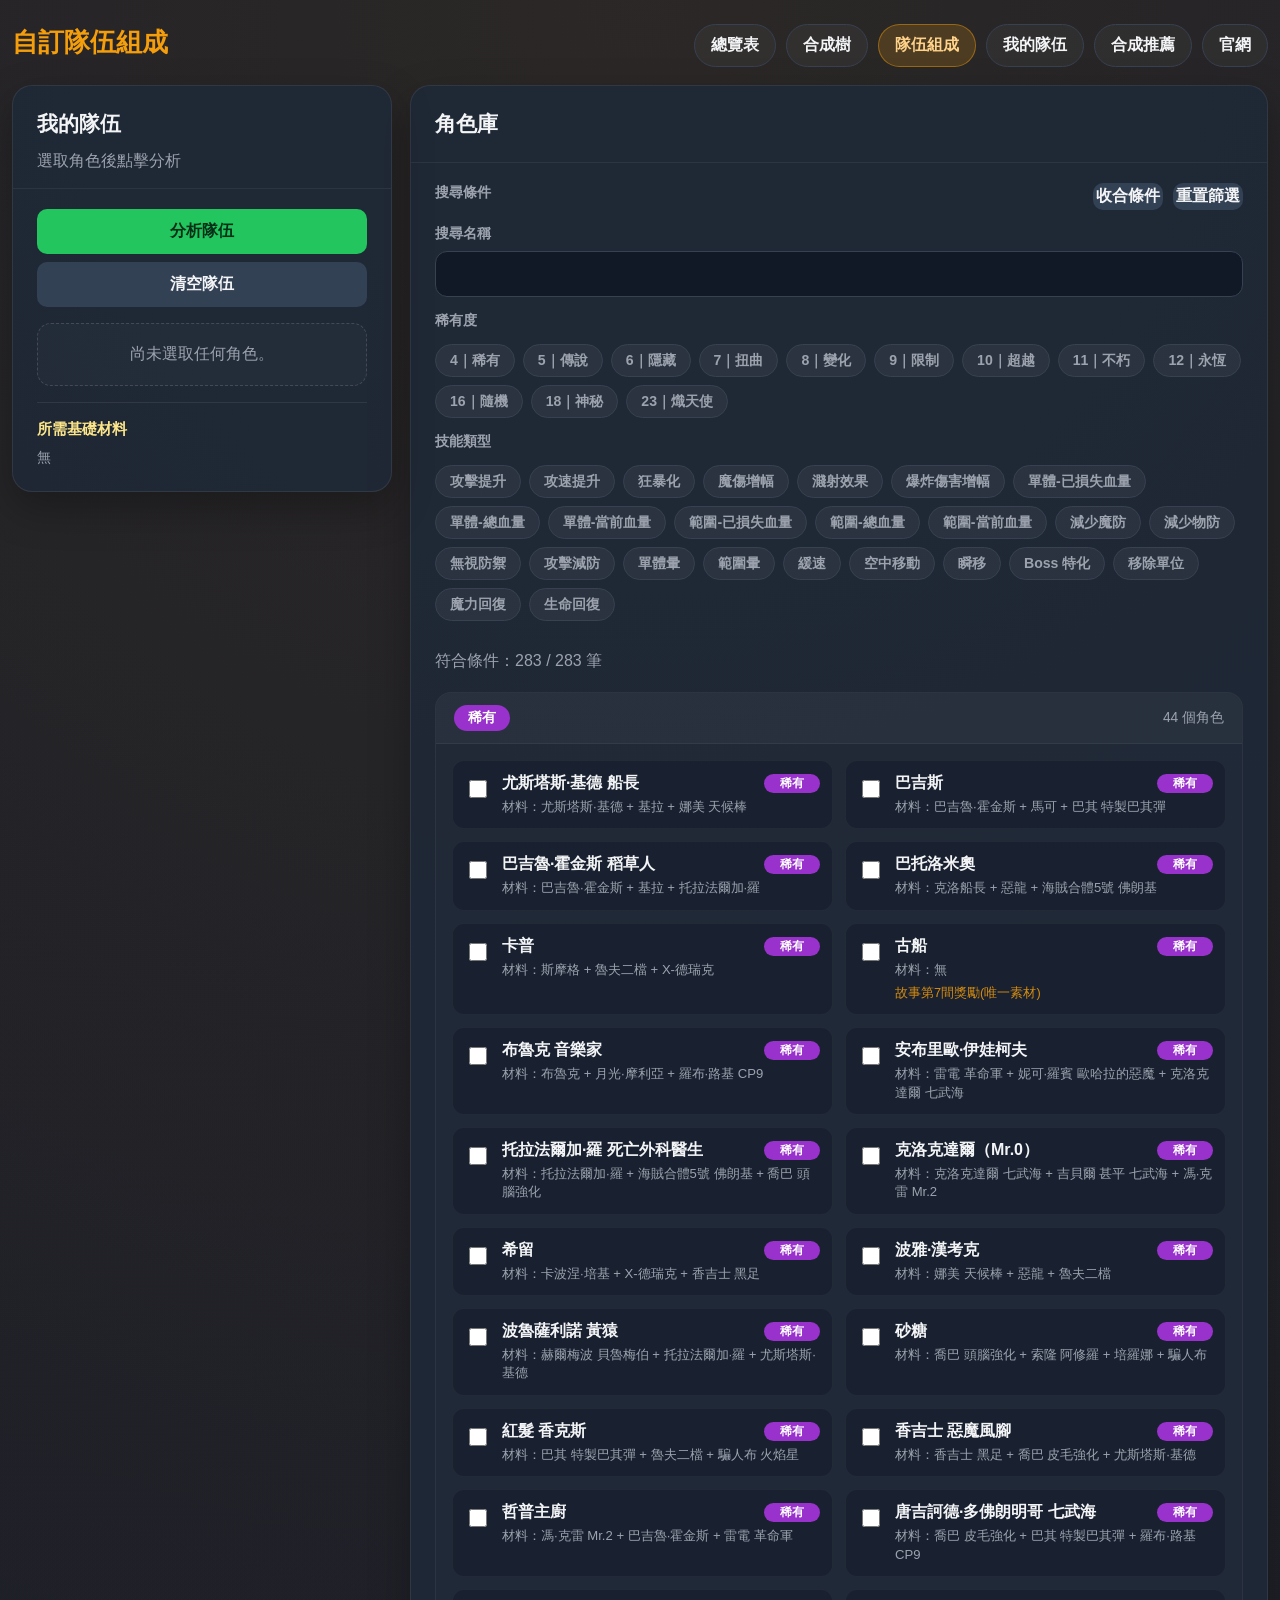
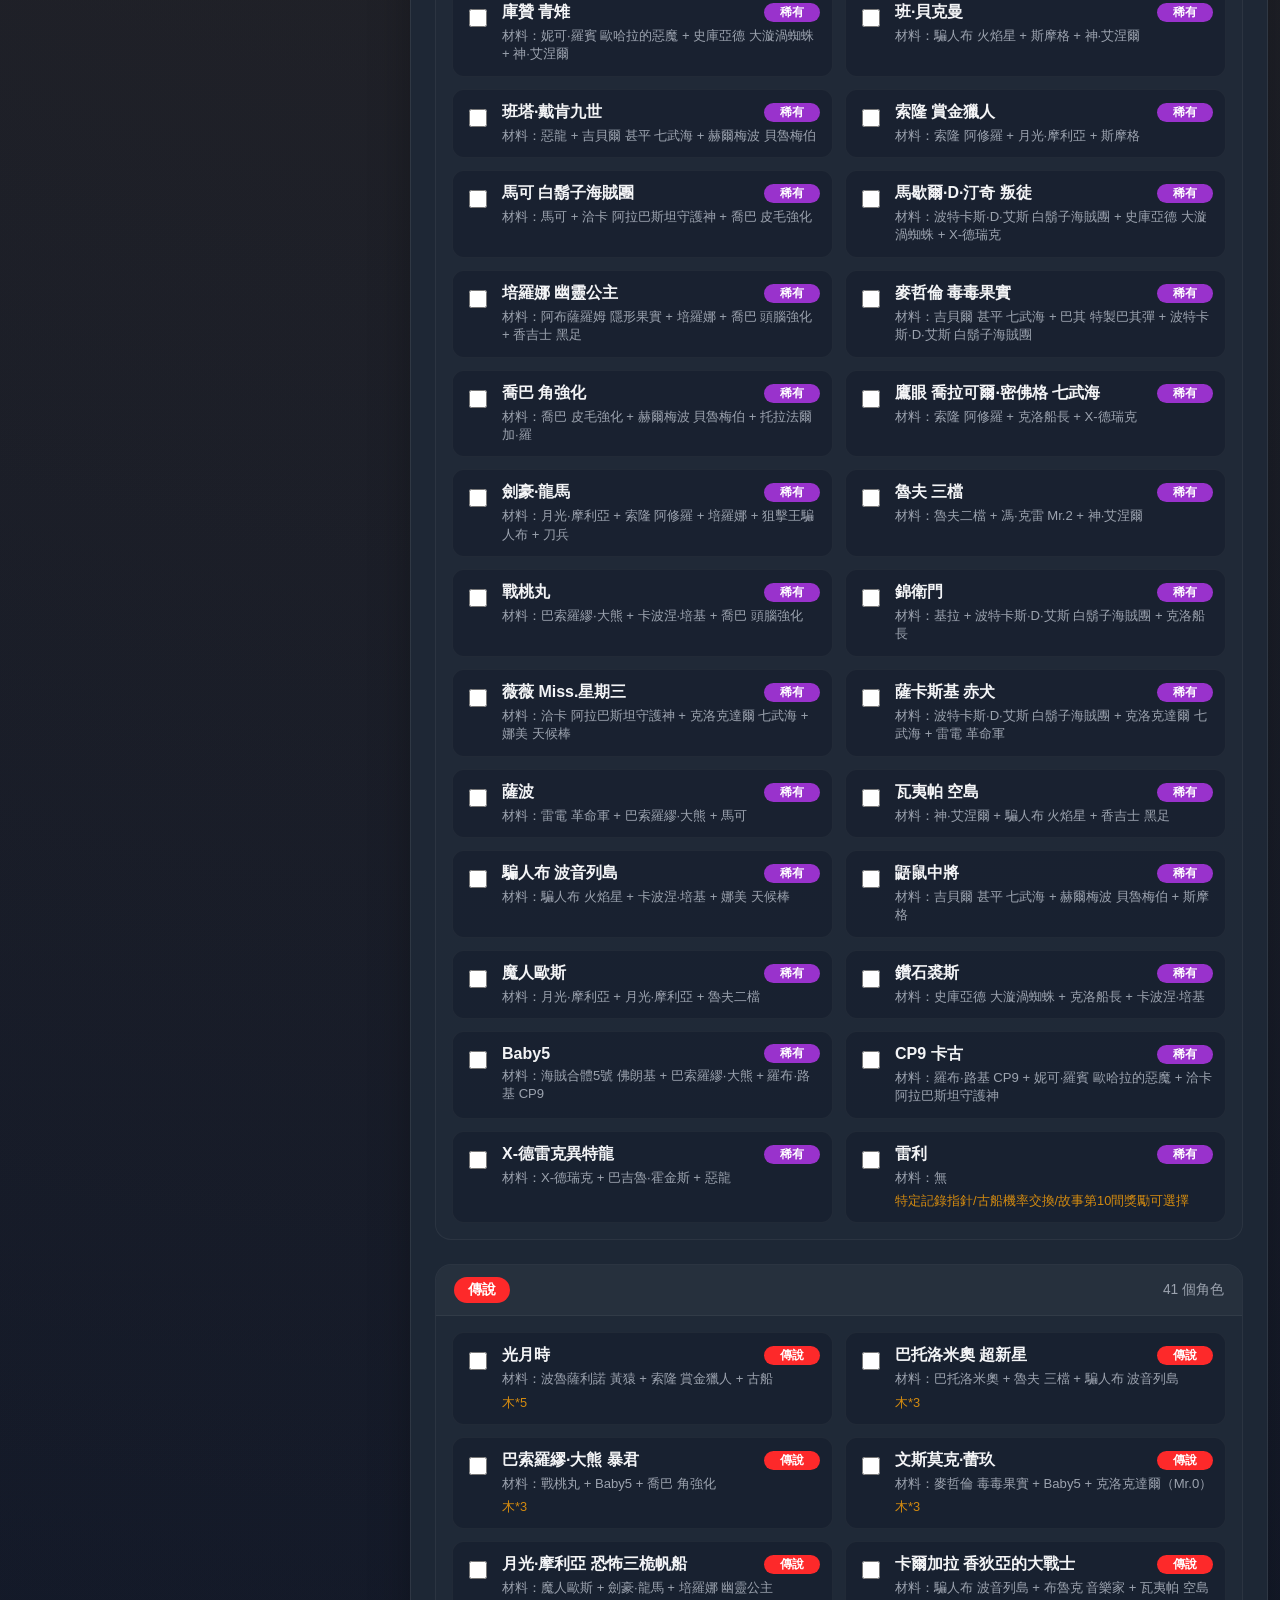
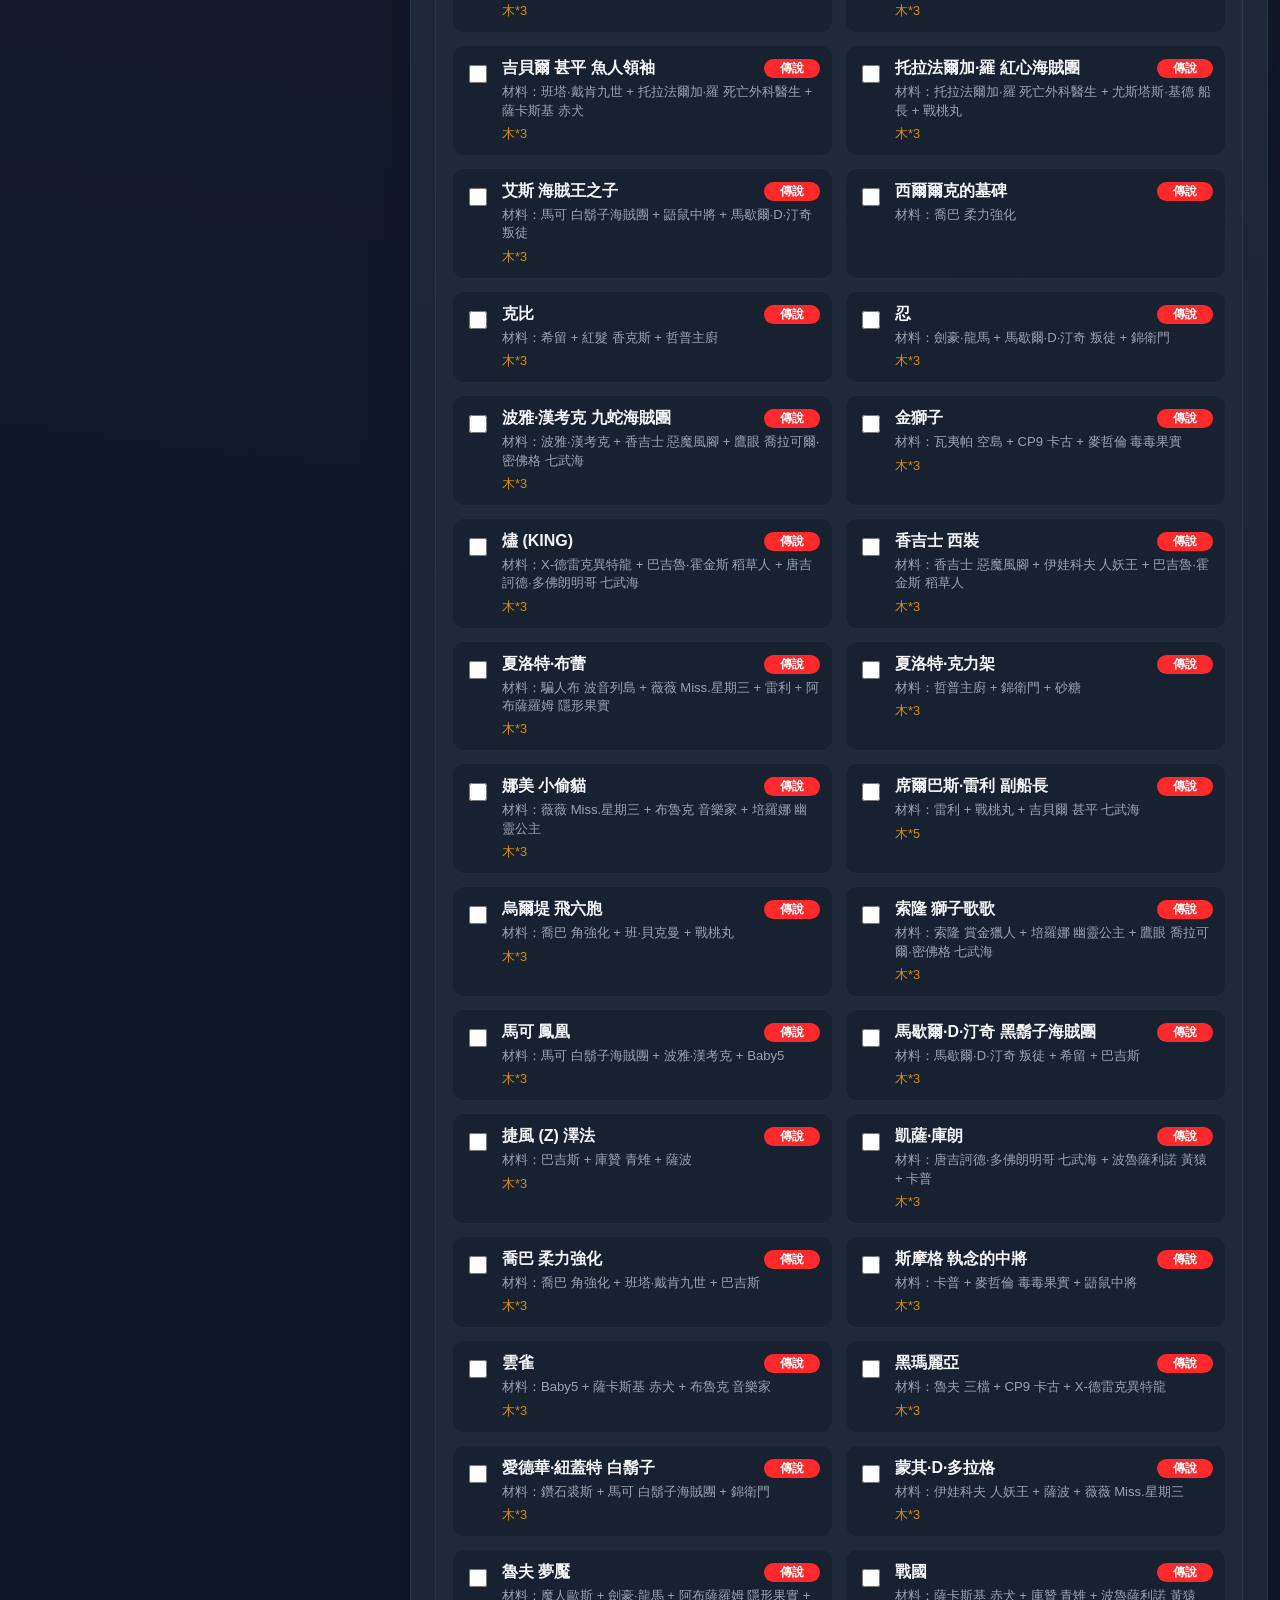
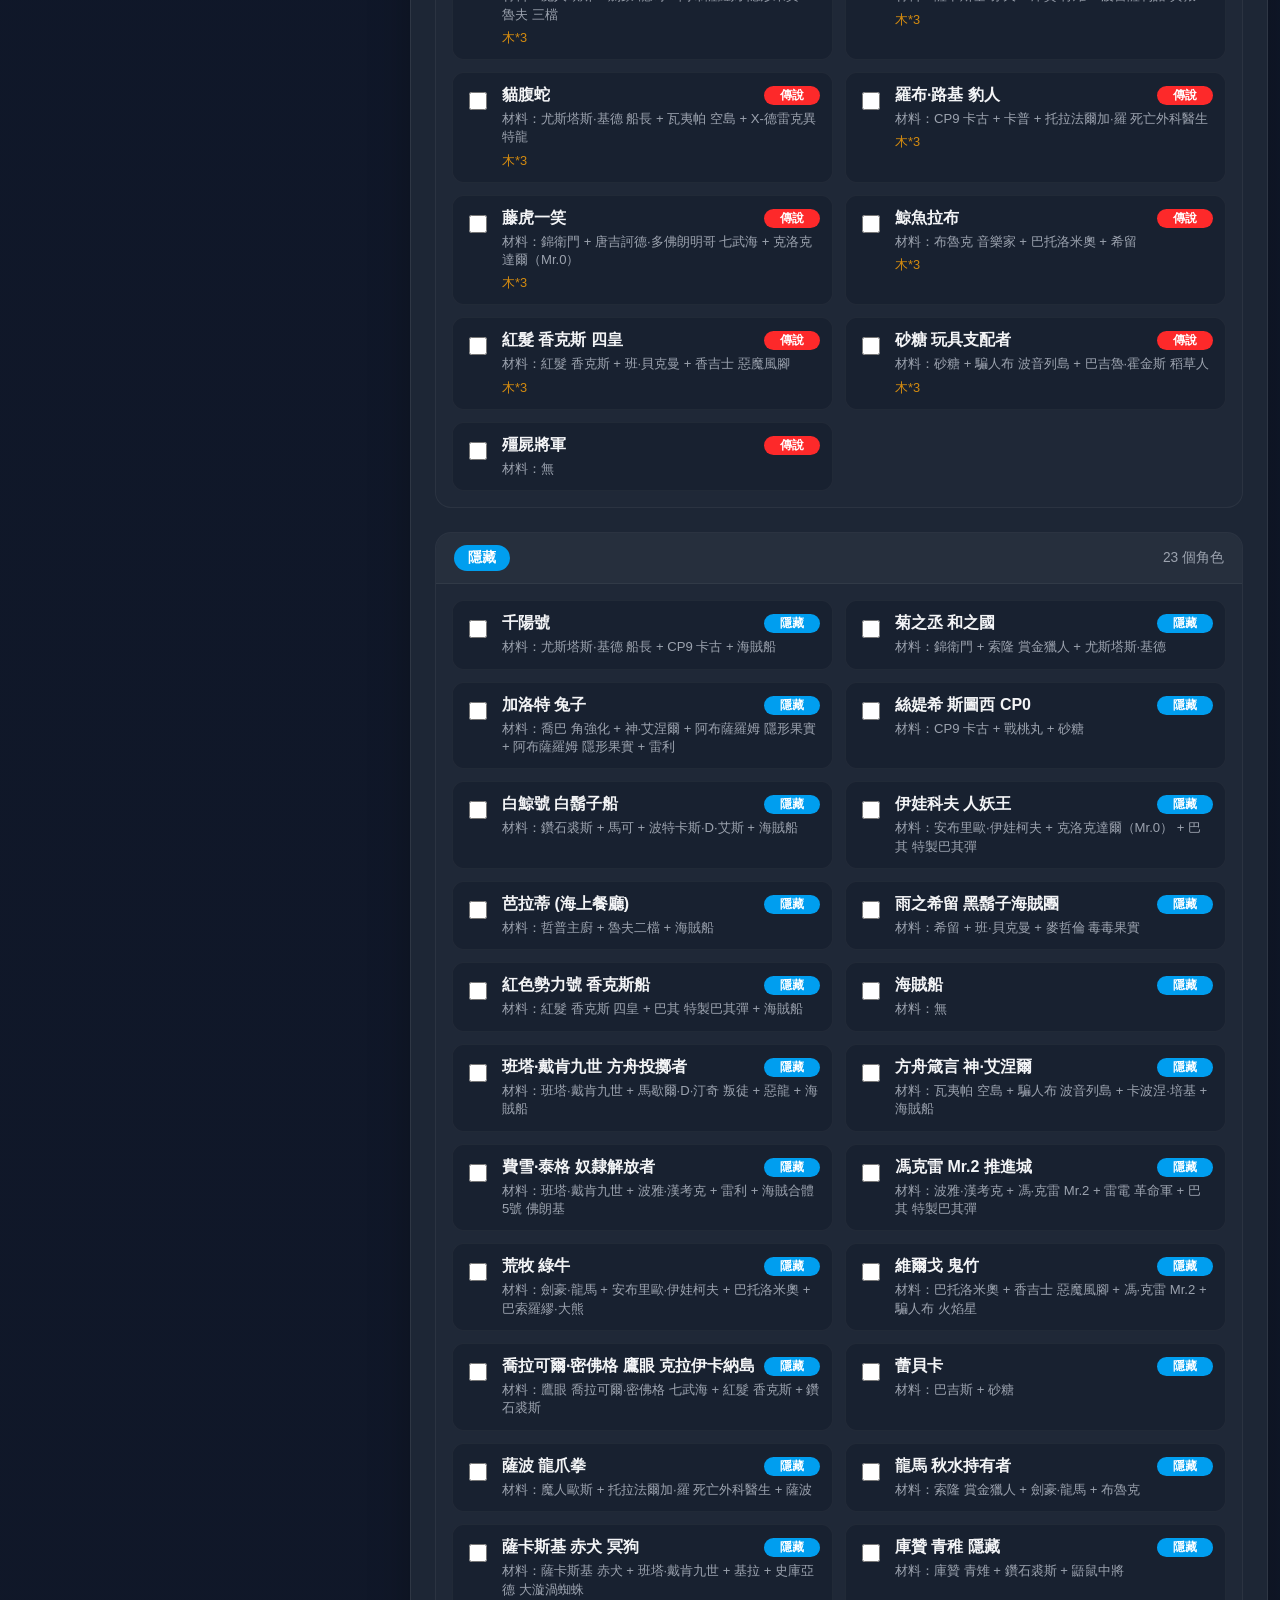
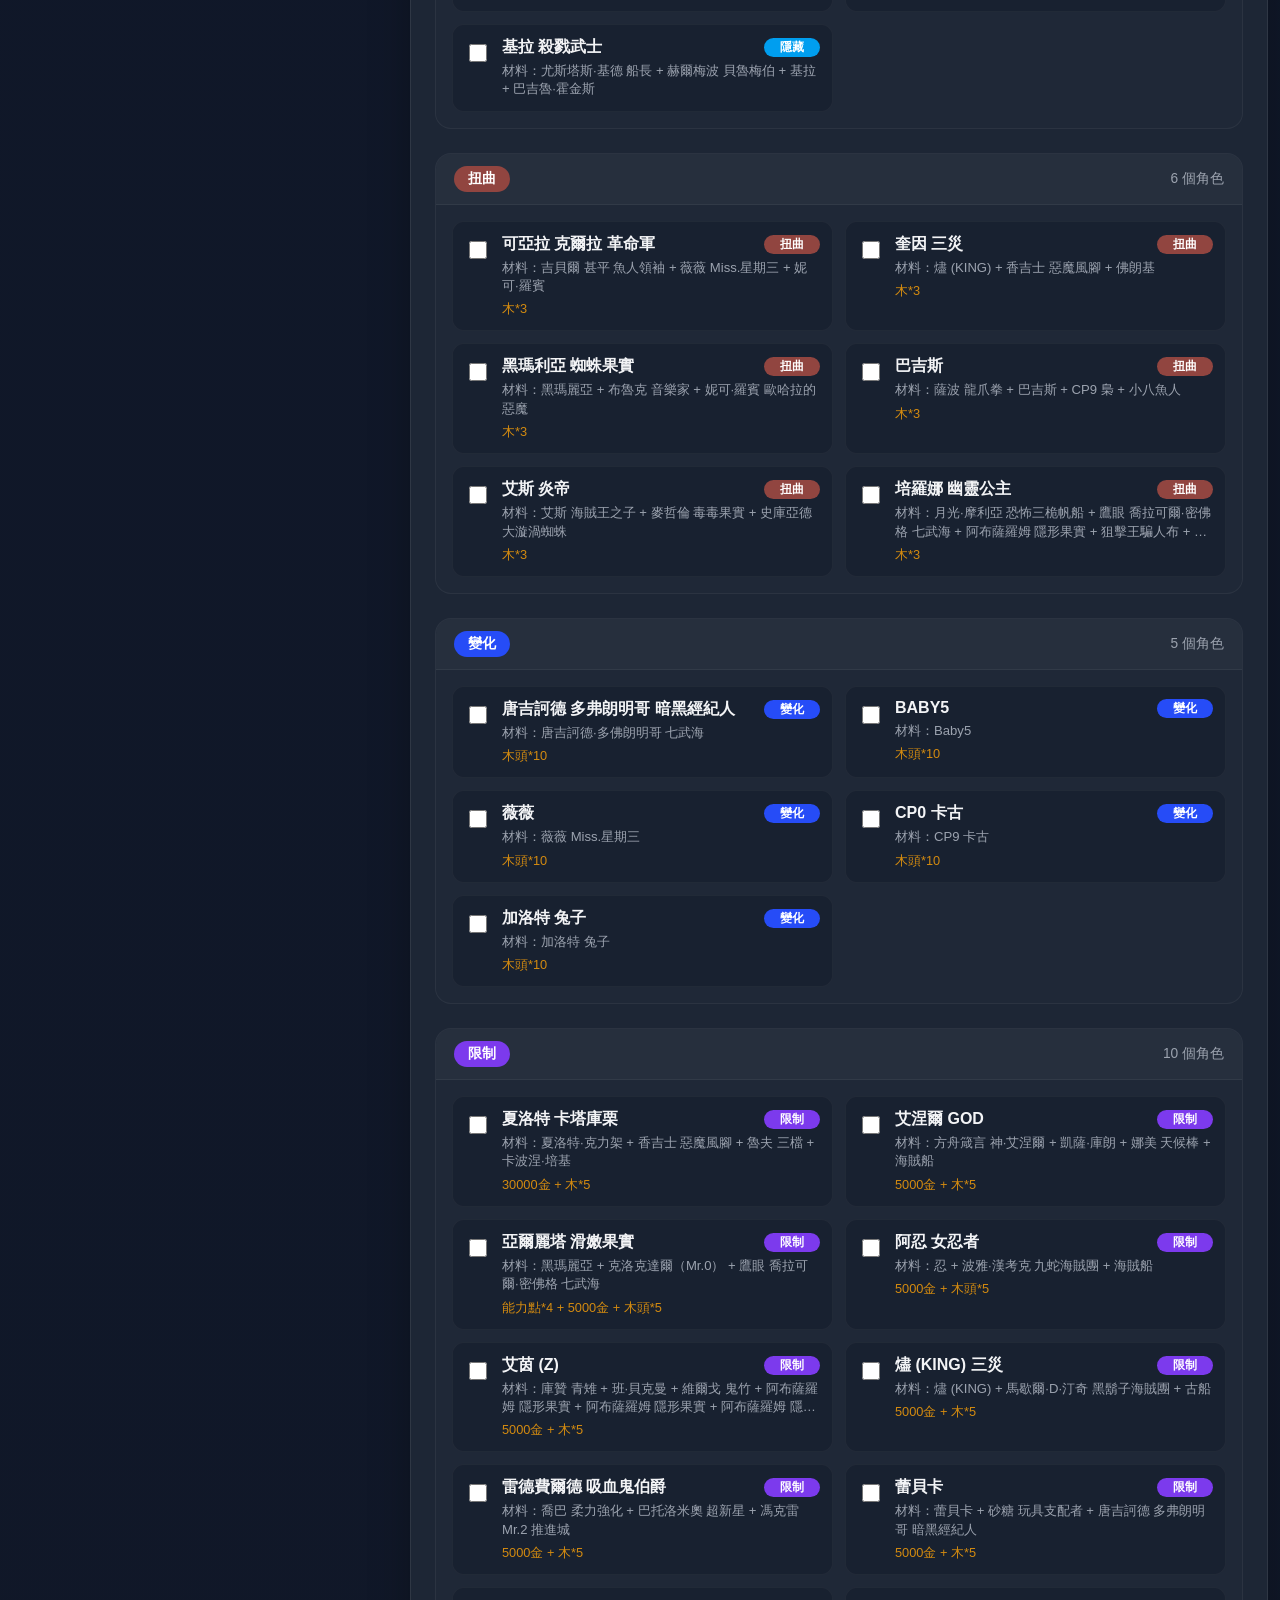
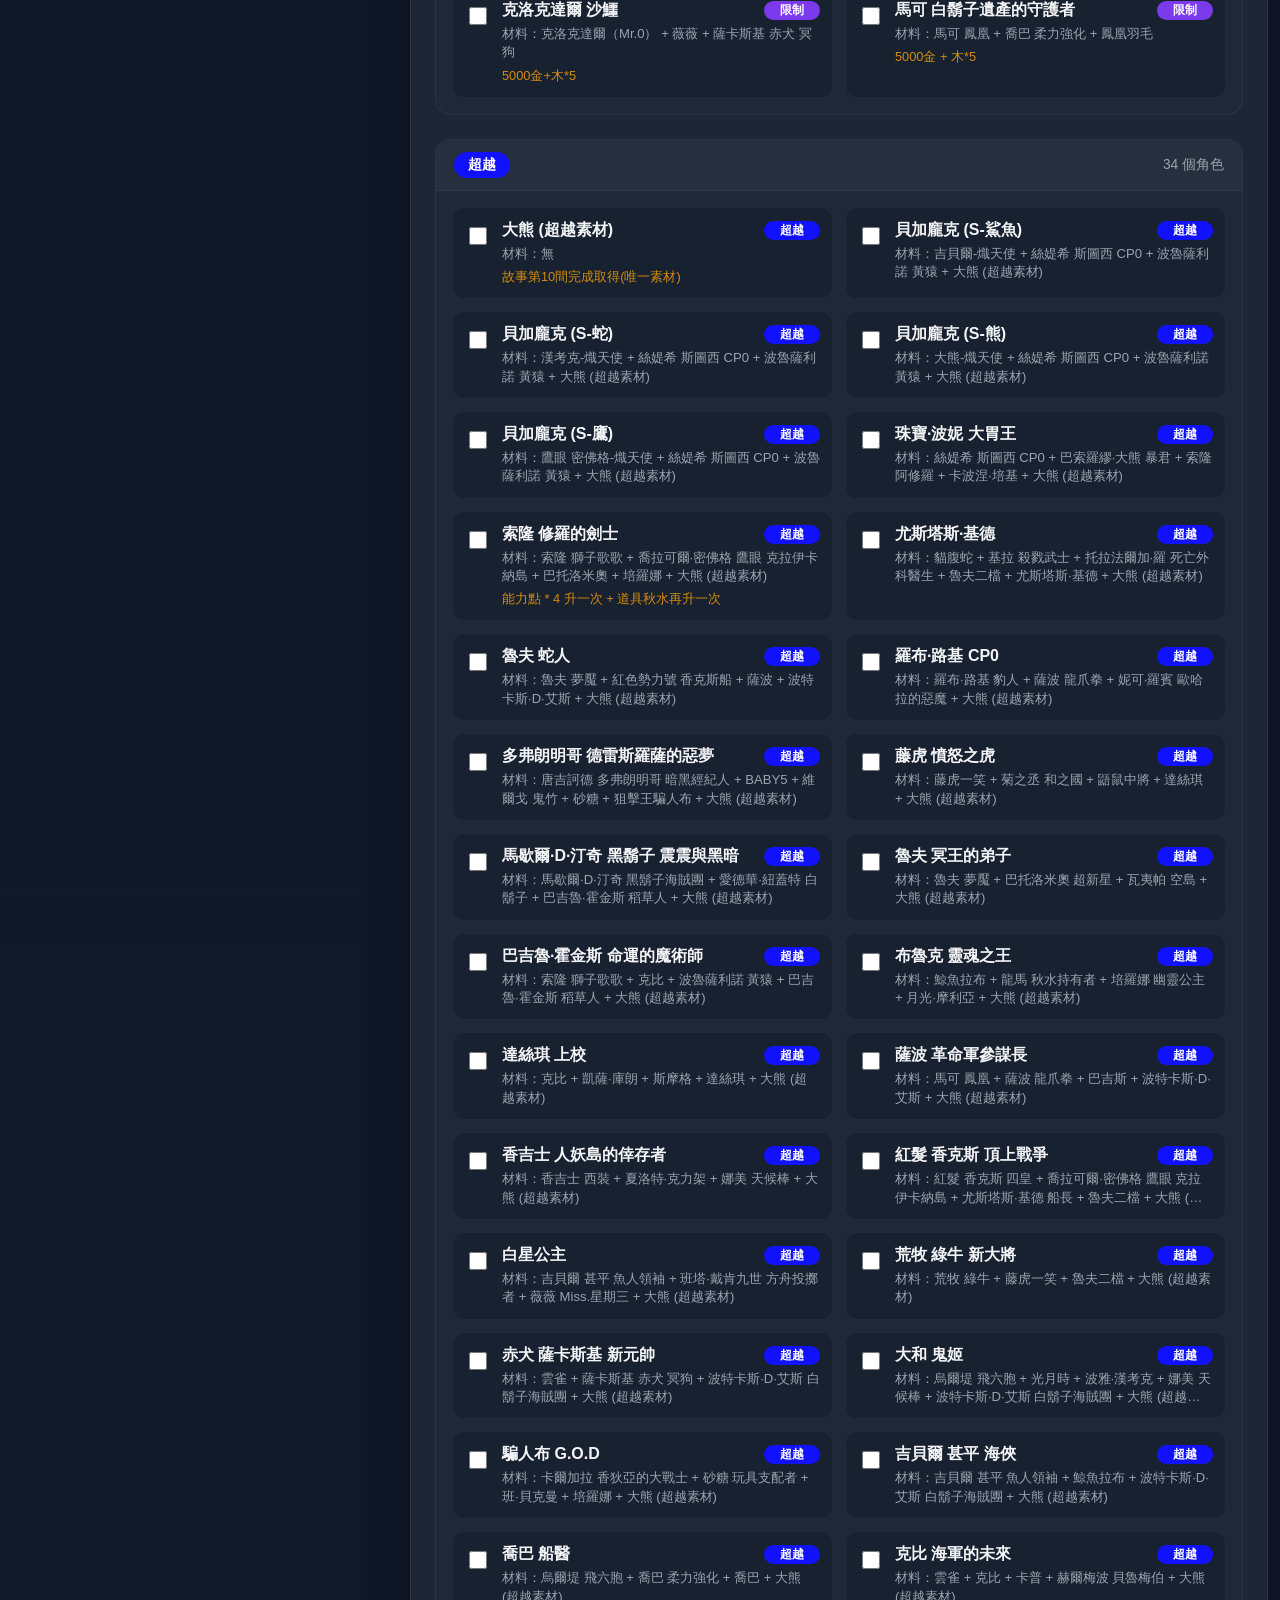
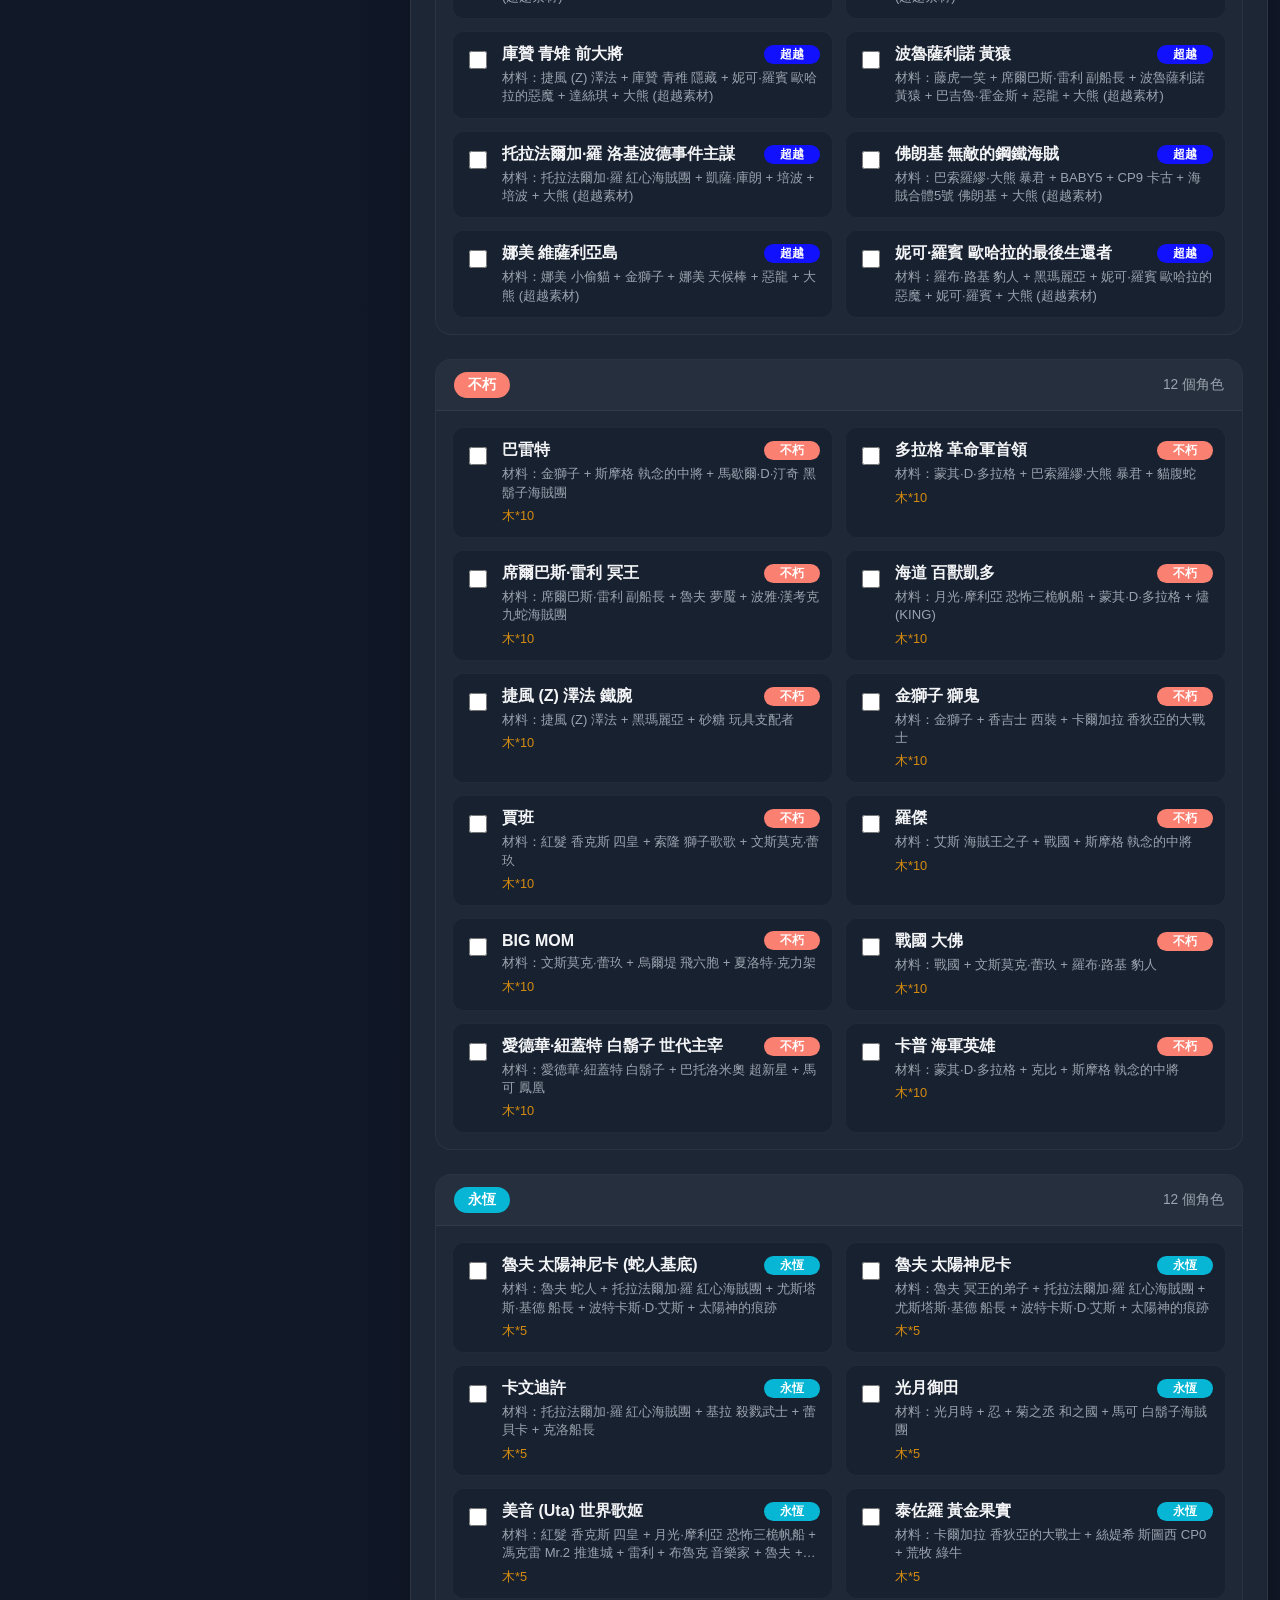
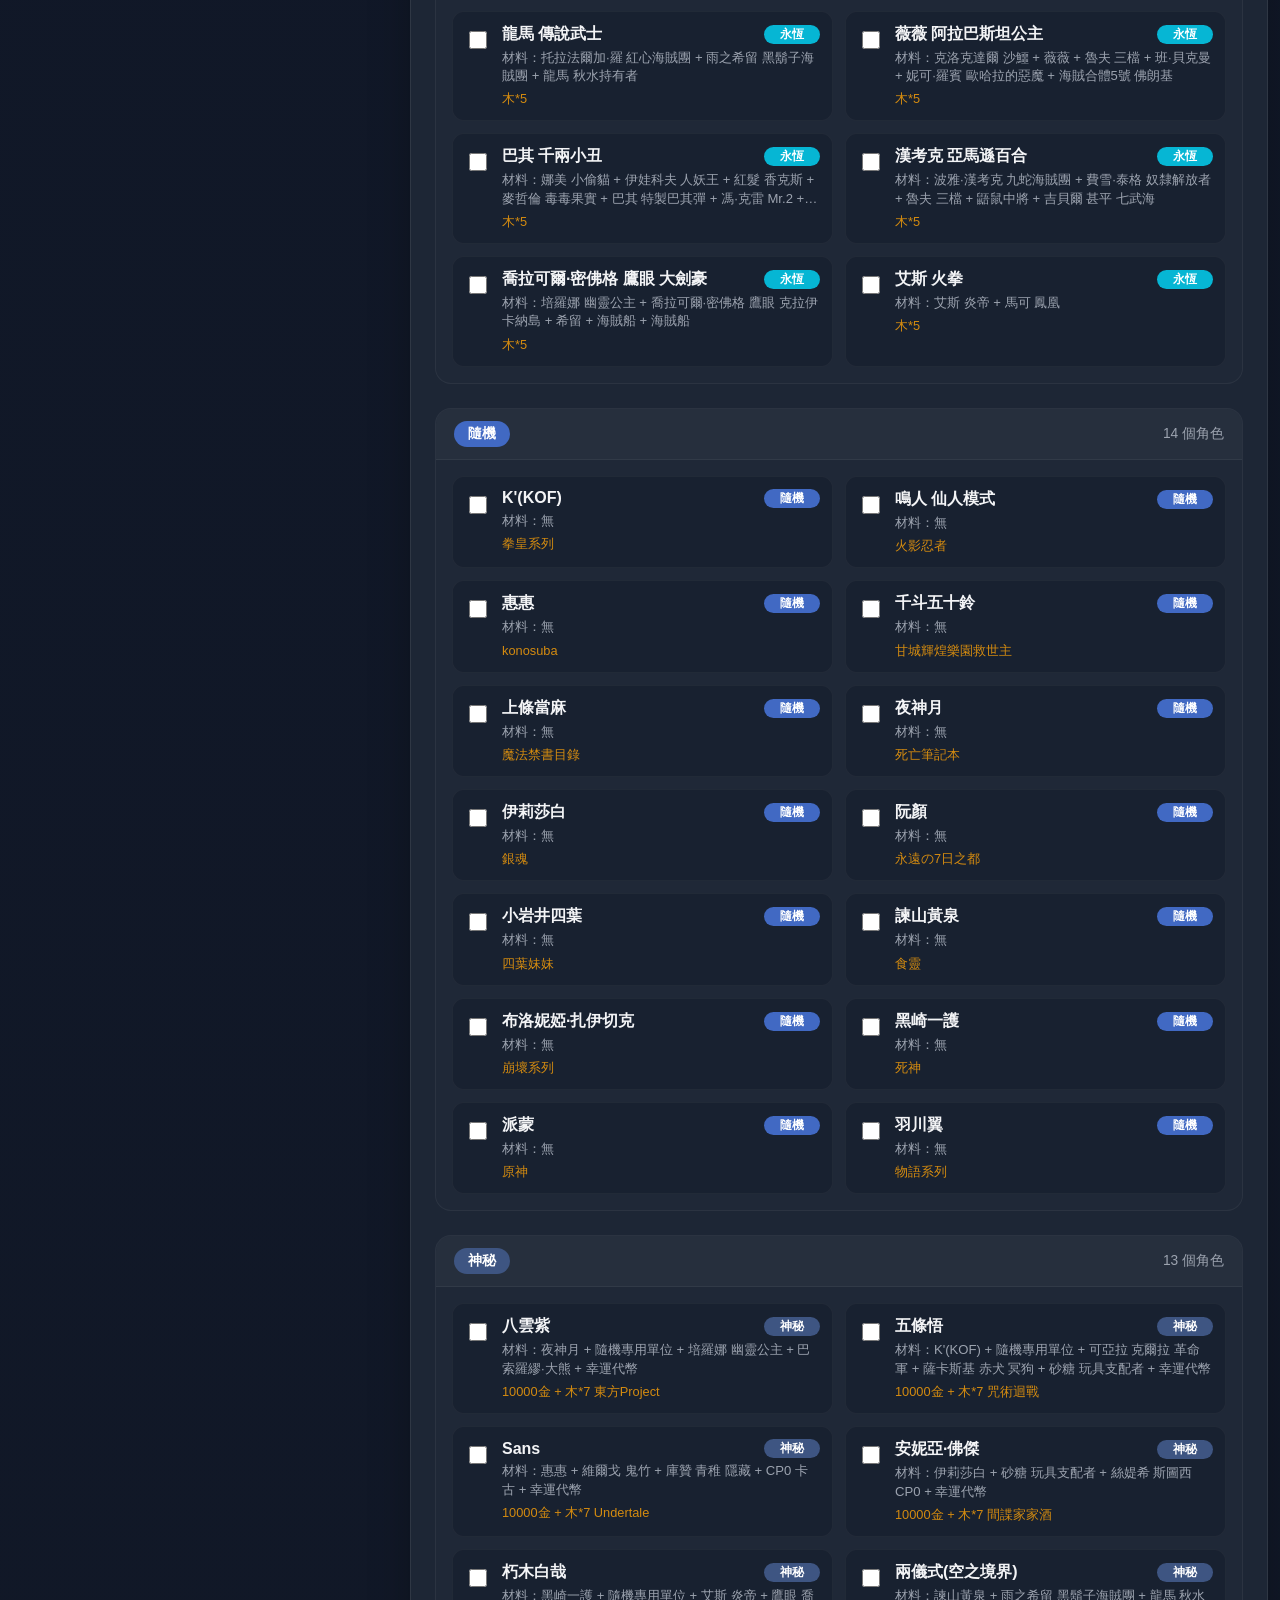
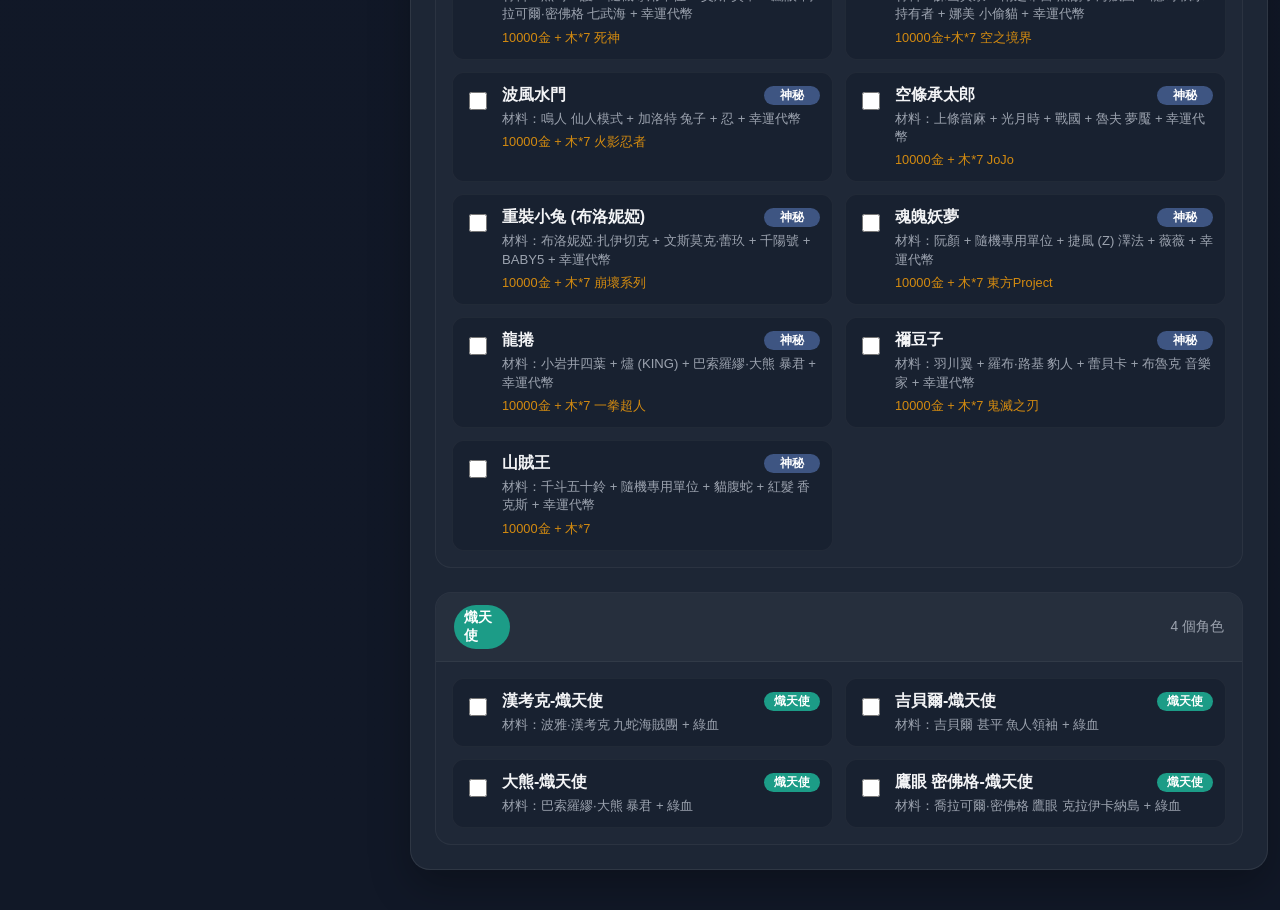
==== comp.html @ 6079959d "006-2" ====
<!DOCTYPE html>
<html lang="zh-TW">

<head>
    <meta charset="UTF-8">
    <meta name="viewport" content="width=device-width, initial-scale=1.0">
    <title>ORD 隊伍組成</title>
    <link rel="manifest" href="/manifest.json">
    <script src="/pwa-init.js?v=260625006"></script>
    <meta name="mobile-web-app-capable" content="yes">
    <meta name="apple-mobile-web-app-status-bar-style" content="black">
    <link rel="apple-touch-icon" href="/resource/192x192.png">
    <link rel="stylesheet" href="css/styles.css?v=260625006">
    <script src="js/shared/wc-navbar.js?v=260625006"></script>
</head>

<body data-page="comp">
    <div class="app-shell">
        <header class="topbar">
            <div class="brand">
                <div class="brand-title">自訂隊伍組成</div>
                <div class="brand-subtitle"></div>
            </div>
            <my-navbar></my-navbar>
        </header>

        <div class="page-grid comp-layout">
            <!-- 隊伍面板 (左側/側邊欄) -->
            <aside class="panel team-panel">
                <div class="panel-header">
                    <h2 class="panel-title">我的隊伍</h2>
                    <p class="panel-desc">選取角色後點擊分析</p>
                </div>
                <div class="panel-body team-body">
                    <div class="team-actions">
                        <button id="analyzeTeamBtn" class="success full-width-btn" type="button">分析隊伍</button>
                        <button id="clearTeamBtn" class="secondary full-width-btn" type="button"
                            style="margin-top: 8px;">清空隊伍</button>
                    </div>
                    <div id="selectedTeamList" class="team-list-container">
                        <div class="empty-state">尚未選取任何角色。</div>
                    </div>

                    <div class="team-divider"></div>

                    <div class="team-materials-section">
                        <h3 class="materials-title">所需基礎材料</h3>
                        <div id="teamMaterialsList" class="materials-list">
                            <span class="muted">無</span>
                        </div>
                    </div>
                </div>
            </aside>

            <!-- 角色篩選與列表 (右側) -->
            <main class="panel characters-panel">
                <div class="panel-header">
                    <h1 class="panel-title">角色庫</h1>
                    <p class="panel-desc"></p>
                </div>
                <div class="panel-body">
                    <!-- 篩選器 -->
                    <div class="comp-controls">
                        <div class="comp-controls-header">
                            <div>
                                <div class="field-label">搜尋條件</div>
                                <div class="helper-text"></div>
                            </div>
                            <div class="controls-actions comp-controls-header-actions">
                                <button id="toggleCompFiltersBtn" class="secondary" type="button" aria-expanded="true"
                                    aria-controls="compFiltersBody">收合條件</button>
                                <button id="resetFiltersBtn" class="secondary" type="button">重置篩選</button>
                            </div>
                        </div>

                        <div id="compFiltersBody" class="comp-controls-body">
                            <div class="controls-row">
                                <div class="field-group">
                                    <span class="field-label">搜尋名稱</span>
                                    <input id="compSearchInput" class="field-input" type="text" placeholder="">
                                </div>
                            </div>

                            <div class="controls-row" style="margin-top: 14px;">
                                <div class="field-group">
                                    <span class="field-label">稀有度</span>
                                    <div id="levelCheckboxGroup" class="checkbox-badge-grid">
                                        <!-- JS 動態生成稀有度複選框 -->
                                    </div>
                                </div>
                            </div>

                            <div class="controls-row" style="margin-top: 14px;">
                                <div class="field-group">
                                    <span class="field-label">技能類型</span>
                                    <div id="skillTypeCheckboxGroup" class="checkbox-badge-grid">
                                        <!-- JS 動態生成技能複選框 -->
                                    </div>
                                </div>
                            </div>
                        </div>

                        <div class="controls-row" style="margin-top: 16px;">
                            <div id="compSummaryText" class="summary-text">載入中...</div>
                        </div>
                    </div>

                    <!-- 角色列表 (分組顯示) -->
                    <div id="compCharacterGroups" class="character-groups-stack">
                        <!-- JS 動態生成各等級分組 -->
                    </div>
                </div>
            </main>
        </div>
    </div>

    <script src="js/ord_data.js?v=260625006"></script>
    <script src="js/shared/app-shared.js?v=260625006"></script>
    <script src="js/pages/comp-page.js?v=260625006"></script>
    <script src="js/app.js?v=260625006"></script>
</body>

</html>
---- css/styles.css ----
:root {
  --bg-color: #111827;
  --surface-color: #1f2937;
  --surface-alt-color: #111827;
  --border-color: #374151;
  --text-color: #f3f4f6;
  --muted-color: #9ca3af;
  --primary-color: #f59e0b;
  --primary-hover: #d97706;
  --danger-color: #ef4444;
  --success-color: #22c55e;
  --shadow-color: rgba(0, 0, 0, 0.28);
  --badge-placeholder: #475569;
  --badge-common: #6b7280;
  --badge-uncommon: #4b5563;
  --badge-special: #d59700;
  --badge-rare: #9932cc;
  --badge-legendary: #fd292a;
  --badge-hidden: #009eef;
  --badge-twisted: #914540;
  --badge-evolving: #264cf7;
  --badge-limited: #7c3aed;
  --badge-transcendent: #1111fe;
  --badge-immortal: #fa8072;
  --badge-eternal: #06b6d4;
  --badge-mystic: #3e5582;
  --badge-random-only: #4169c3;
  --badge-seraph: #1c9c87;
}

* {
  box-sizing: border-box;
}

body {
  margin: 0;
  min-height: 100vh;
  font-family: "Helvetica Neue", Helvetica, Arial, "PingFang TC", "Microsoft JhengHei", sans-serif;
  background:
    radial-gradient(circle at top, rgba(245, 158, 11, 0.12), transparent 28%),
    linear-gradient(180deg, #0f172a 0%, #111827 100%);
  color: var(--text-color);
}

a {
  color: inherit;
  text-decoration: none;
}

button,
input,
select,
textarea {
  font: inherit;
}

.link-button{
  /* width: 60px; */
}

button,
.link-button {
  border: none;
  border-radius: 10px;
  background: var(--primary-color);
  color: #111827;
  font-weight: 700;
  cursor: pointer;
  transition: transform 0.15s ease, background 0.15s ease, box-shadow 0.15s ease;
  padding: 3px;
}

button:hover,
.link-button:hover {
  background: var(--primary-hover);
  transform: translateY(-1px);
}

button.secondary,
.link-button.secondary {
  background: #334155;
  color: var(--text-color);
}

button.secondary:hover,
.link-button.secondary:hover {
  background: #475569;
}

button.danger {
  background: var(--danger-color);
  color: #fff;
}

button.success {
  background: var(--success-color);
  color: #052e16;
}

.app-shell {
  width: min(1400px, calc(100% - 24px));
  margin: 0 auto;
  padding: 24px 0 40px;
}

.topbar {
  display: flex;
  flex-wrap: wrap;
  align-items: center;
  justify-content: space-between;
  gap: 16px;
  margin-bottom: 18px;
}

.brand {
  display: flex;
  flex-direction: column;
  gap: 6px;
}

.brand-title {
  font-size: clamp(1.5rem, 2vw, 2rem);
  font-weight: 800;
  color: var(--primary-color);
}

.brand-subtitle {
  color: var(--muted-color);
  font-size: 0.95rem;
}

.panel {
  background: rgba(31, 41, 55, 0.92);
  border: 1px solid rgba(255, 255, 255, 0.08);
  border-radius: 20px;
  box-shadow: 0 16px 40px var(--shadow-color);
  overflow: hidden;
}

.panel-header {
  padding: 24px 24px 14px;
  border-bottom: 1px solid rgba(255, 255, 255, 0.06);
}

.panel-title {
  margin: 0;
  font-size: 1.3rem;
}

.panel-desc {
  margin: 10px 0 0;
  color: var(--muted-color);
  line-height: 1.6;
}

.panel-body {
  padding: 20px 24px 24px;
}

.controls-grid {
  display: grid;
  grid-template-columns: repeat(4, minmax(0, 1fr));
  gap: 12px;
}

.field-group {
  display: flex;
  flex-direction: column;
  gap: 8px;
}

.field-label {
  color: var(--muted-color);
  font-size: 0.9rem;
  font-weight: 600;
}

.field-input,
.field-select,
.field-textarea {
  width: 100%;
  min-height: 46px;
  border-radius: 12px;
  border: 1px solid var(--border-color);
  background: rgba(17, 24, 39, 0.92);
  color: var(--text-color);
  padding: 11px 14px;
}

.field-textarea {
  min-height: 130px;
  resize: vertical;
  line-height: 1.5;
}

.ts-wrapper {
  width: 100%;
  min-height: 46px;
}

/* 1. 確保外層控制器的內容物垂直居中 */
.ts-wrapper .ts-control {
  display: flex !important;
  align-items: center !important;
}

.ts-wrapper.single .ts-control,
.ts-wrapper.multi .ts-control,
.ts-dropdown {
  border-radius: 12px;
  border: 1px solid var(--border-color);
  background: rgba(17, 24, 39, 0.92) !important;
  color: var(--text-color);
}

.ts-wrapper.single .ts-control,
.ts-wrapper.multi .ts-control {
  min-height: 46px;
  padding: 8px 12px;
  box-shadow: none;
  background-image: none !important;
}

.ts-wrapper.focus .ts-control {
  border-color: var(--primary-color);
  box-shadow: none;
}

.ts-wrapper .item,
.ts-wrapper .option,
.ts-wrapper input {
  color: var(--text-color);
}

.ts-wrapper.single .ts-control input,
.ts-wrapper.multi .ts-control input,
.ts-control input,
.ts-dropdown .option,
.ts-dropdown .optgroup-header,
.ts-dropdown .no-results,
.ts-dropdown .create,
.ts-dropdown .spinner {
  background: transparent !important;
  color: var(--text-color) !important;
}

.ts-wrapper.single .ts-control input::placeholder,
.ts-wrapper.multi .ts-control input::placeholder {
  color: var(--muted-color);
}

.ts-dropdown {
  box-shadow: 0 14px 30px rgba(0, 0, 0, 0.35);
}

.ts-dropdown-content {
  background: rgba(17, 24, 39, 0.98);
}

.ts-dropdown .option {
  border-bottom: 1px solid rgba(255, 255, 255, 0.06);
}

.ts-dropdown .option:last-child {
  border-bottom: none;
}

.ts-wrapper.multi .ts-control > div {
  background: rgba(245, 158, 11, 0.14);
  color: #fde68a;
  border-radius: 999px;
}

.ts-wrapper.plugin-remove_button .item .remove {
  border-left: 1px solid rgba(255, 255, 255, 0.12);
  color: var(--text-color);
}

.ts-wrapper.plugin-remove_button .item .remove:hover {
  background: rgba(255, 255, 255, 0.12);
  color: #fff;
}

.ts-dropdown .active {
  background: rgba(245, 158, 11, 0.16);
  color: var(--text-color);
}

.is-hidden {
  display: none !important;
}

.controls-actions,
.inline-actions {
  display: flex;
  flex-wrap: wrap;
  gap: 10px;
}

.controls-actions {
  margin-top: 14px;
}

.summary-bar {
  display: flex;
  justify-content: space-between;
  gap: 10px;
  flex-wrap: wrap;
  align-items: center;
  margin: 16px 0 0;
}

.summary-text,
.helper-text {
  color: var(--muted-color);
}

.helper-text {
  font-size: 0.92rem;
}

.table-scroll {
  overflow-x: auto;
}

.data-table {
  width: 100%;
  border-collapse: collapse;
  margin-top: 18px;
}

.data-table th,
.data-table td {
  padding: 14px 12px;
  border-bottom: 1px solid rgba(255, 255, 255, 0.06);
  vertical-align: top;
  text-align: left;
}

.data-table th {
  color: #fde68a;
  font-size: 0.92rem;
  white-space: nowrap;
}

.data-table tr:hover {
  background: rgba(255, 255, 255, 0.03);
}

.name-stack {
  display: flex;
  flex-direction: column;
  gap: 6px;
}

.name-primary-button,
.material-chip,
.partner-chip {
  display: inline-flex;
  align-items: center;
  gap: 6px;
  width: fit-content;
  padding: 6px 10px;
  border-radius: 999px;
  border: 1px solid transparent;
  background: rgba(255, 255, 255, 0.08);
  color: var(--text-color);
}

.name-primary-button {
  background: rgba(245, 158, 11, 0.14);
  color: #ffd28a;
}

.name-primary-button:hover,
.material-chip:hover,
.partner-chip:hover {
  border-color: rgba(245, 158, 11, 0.5);
  background: rgba(245, 158, 11, 0.18);
}

.name-secondary {
  color: var(--muted-color);
  font-size: 0.92rem;
  line-height: 1.4;
}

.badge {
  display: inline-flex;
  align-items: center;
  justify-content: center;
  min-width: 74px;
  padding: 6px 10px;
  border-radius: 999px;
  font-size: 0.86rem;
  font-weight: 700;
  color: #fff;
}

.badge-0 { background: var(--badge-placeholder); }
.badge-1 { background: var(--badge-common); }
.badge-2 { background: var(--badge-uncommon); }
.badge-3 { background: var(--badge-special); }
.badge-4 { background: var(--badge-rare); }
.badge-5 { background: var(--badge-legendary); }
.badge-6 { background: var(--badge-hidden); }
.badge-7 { background: var(--badge-twisted); }
.badge-8 { background: var(--badge-evolving); }
.badge-9 { background: var(--badge-limited); }
.badge-10 { background: var(--badge-transcendent); }
.badge-11 { background: var(--badge-immortal); }
.badge-12 { background: var(--badge-eternal); }
.badge-16 { background: var(--badge-random-only); }
.badge-18 { background: var(--badge-mystic); }
.badge-23 { background: var(--badge-seraph); }

.chip-group {
  display: flex;
  flex-wrap: wrap;
  gap: 8px;
}

.selected-chip-list {
  display: flex;
  flex-wrap: wrap;
  gap: 8px;
  margin-top: 10px;
}

.selected-chip {
  display: inline-flex;
  align-items: center;
  gap: 8px;
  padding: 8px 10px;
  border-radius: 999px;
  background: rgba(245, 158, 11, 0.12);
  border: 1px solid rgba(245, 158, 11, 0.28);
  color: #fde68a;
}

.selected-chip button {
  min-width: 24px;
  min-height: 24px;
  padding: 0;
  border-radius: 999px;
  background: rgba(255, 255, 255, 0.14);
  color: var(--text-color);
}

.muted {
  color: var(--muted-color);
}

.page-grid {
  display: grid;
  grid-template-columns: minmax(300px, 360px) minmax(0, 1fr);
  gap: 18px;
}

.record-list {
  max-height: 70vh;
  overflow: auto;
  padding-right: 4px;
}

.record-list-button {
  width: 100%;
  text-align: left;
  padding: 12px 14px;
  margin-bottom: 8px;
  border-radius: 14px;
  border: 1px solid rgba(255, 255, 255, 0.06);
  background: rgba(255, 255, 255, 0.03);
  color: var(--text-color);
}

.record-list-button.active {
  border-color: rgba(245, 158, 11, 0.5);
  background: rgba(245, 158, 11, 0.14);
}

.record-meta {
  display: flex;
  gap: 8px;
  flex-wrap: wrap;
  margin-top: 6px;
}

.record-meta span {
  font-size: 0.82rem;
  color: var(--muted-color);
}

.form-grid {
  display: grid;
  grid-template-columns: repeat(2, minmax(0, 1fr));
  gap: 14px;
}

.full-span {
  grid-column: 1 / -1;
}

.readonly-box {
  min-height: 46px;
  border-radius: 12px;
  border: 1px dashed rgba(255, 255, 255, 0.18);
  background: rgba(255, 255, 255, 0.02);
  color: var(--muted-color);
  padding: 11px 14px;
}

.preview-card {
  margin-top: 16px;
  padding: 14px;
  border-radius: 14px;
  border: 1px solid rgba(255, 255, 255, 0.08);
  background: rgba(17, 24, 39, 0.6);
}

.recommend-grid {
  display: grid;
  grid-template-columns: minmax(320px, 420px) minmax(0, 1fr);
  gap: 18px;
  margin-top: 8px;
}

.recommend-target-grid {
  gap: 8px;
}

.recommend-count-grid {
  display: grid;
  grid-template-columns: repeat(2, minmax(0, 1fr));
  gap: 12px;
}

.recommend-count-card {
  display: flex;
  flex-direction: column;
  gap: 10px;
  padding: 12px;
  border-radius: 14px;
  border: 1px solid rgba(255, 255, 255, 0.08);
  background: rgba(17, 24, 39, 0.62);
}

.recommend-count-card.is-owned {
  border-color: rgba(245, 158, 11, 0.32);
  background: rgba(245, 158, 11, 0.05);
}

.recommend-count-card-top {
  display: flex;
  justify-content: space-between;
  align-items: flex-start;
  gap: 8px;
}

.recommend-count-label {
  font-size: 0.95rem;
  font-weight: 700;
  line-height: 1.3;
}

.recommend-count-stepper {
  display: inline-flex;
  align-items: center;
  justify-content: space-between;
  gap: 8px;
  min-height: 38px;
  padding: 6px 8px;
  border-radius: 12px;
  background: rgba(255, 255, 255, 0.04);
  border: 1px solid rgba(255, 255, 255, 0.06);
}

.recommend-stepper-btn {
  width: 34px;
  height: 34px;
  padding: 0;
  border-radius: 10px;
  background: rgba(255, 255, 255, 0.05);
  color: var(--text-color);
  font-size: 1.1rem;
  line-height: 1;
}

.recommend-stepper-btn:hover {
  background: rgba(255, 255, 255, 0.12);
}

.recommend-count-value {
  min-width: 2ch;
  text-align: center;
  font-weight: 800;
  color: var(--text-color);
}

.recommend-owned-tabs {
  display: flex;
  gap: 8px;
  overflow-x: auto;
  padding-bottom: 10px;
  border-bottom: 1px solid rgba(255, 255, 255, 0.08);
  scrollbar-width: thin;
}

.recommend-tab-count {
  min-width: 1.6rem;
  padding: 2px 6px;
  border-radius: 999px;
  background: rgba(255, 255, 255, 0.08);
  color: var(--muted-color);
  font-size: 0.75rem;
  font-weight: 700;
  text-align: center;
}

.recommend-owned-panels {
  padding-top: 12px;
}

.recommend-owned-panel.is-hidden {
  display: none;
}

.recommend-result-list {
  display: flex;
  flex-direction: column;
  gap: 12px;
  max-height: 575px;
  overflow: auto;
}

.recommend-card {
  display: flex;
  flex-direction: column;
  gap: 8px;
  padding: 14px;
  border-radius: 14px;
  border: 1px solid rgba(255, 255, 255, 0.08);
  background: rgba(17, 24, 39, 0.62);
  position: relative;
  overflow: hidden;
}

.recommend-card-top {
  display: flex;
  align-items: center;
  gap: 10px;
  flex-wrap: wrap;
}

.recommend-card-top strong {
  flex: 1 1 220px;
}

.recommend-result-group {
  display: flex;
  flex-direction: column;
  gap: 10px;
  margin-bottom: 14px;
}

.recommend-result-group-head {
  display: flex;
  align-items: center;
  justify-content: space-between;
  gap: 10px;
}

.recommend-result-group-title {
  margin: 0;
  font-size: 0.95rem;
  font-weight: 800;
  color: #ffd28a;
}

.recommend-result-group-count {
  min-width: 2rem;
  padding: 3px 8px;
  border-radius: 999px;
  background: rgba(245, 158, 11, 0.14);
  color: #ffe6b0;
  font-size: 0.78rem;
  font-weight: 700;
  text-align: center;
}

.recommend-result-group-body {
  display: flex;
  flex-direction: column;
  gap: 12px;
}

.recommend-material-details {
  border: 1px solid rgba(255, 255, 255, 0.08);
  background: rgba(255, 255, 255, 0.02);
  border-radius: 12px;
}

.recommend-material-summary {
  padding: 10px 12px;
  gap: 10px;
}

.recommend-material-summary-head {
  display: flex;
  align-items: center;
  justify-content: space-between;
  gap: 8px;
}

.recommend-material-summary-label {
  font-size: 0.82rem;
  font-weight: 700;
  color: var(--muted-color);
  letter-spacing: 0;
}

.recommend-material-preview {
  display: flex;
  flex-wrap: wrap;
  gap: 6px;
}

.recommend-material-chip {
  display: inline-flex;
  align-items: center;
  gap: 6px;
  max-width: 100%;
  font-size: 0.72rem;
  padding: 3px 8px;
}

.recommend-material-chip-label {
  min-width: 0;
}

.recommend-owned-mark {
  display: inline-flex;
  align-items: center;
  justify-content: center;
  width: 14px;
  height: 14px;
  border-radius: 999px;
  background: rgba(34, 197, 94, 0.18);
  color: #bbf7d0;
  font-size: 0.7rem;
  font-weight: 800;
  flex: 0 0 auto;
}

.recommend-material-body {
  padding: 0 12px 12px;
}

.recommend-material-tree {
  list-style: none;
  margin: 0;
  padding: 8px 0 0 14px;
  display: flex;
  flex-direction: column;
  gap: 8px;
}

.recommend-material-tree > li {
  margin: 0;
}

.recommend-material-branch {
  border-radius: 10px;
}

.recommend-material-row {
  display: flex;
  align-items: center;
  flex-wrap: wrap;
  gap: 8px;
  padding: 8px 10px;
  border-radius: 10px;
  background: rgba(255, 255, 255, 0.03);
  flex-direction: row !important;
}

.recommend-material-row--leaf {
  border: 1px solid rgba(255, 255, 255, 0.04);
}

.recommend-material-row--missing {
  color: var(--muted-color);
}

.recommend-material-name {
  font-size: 0.88rem;
  font-weight: 700;
  min-width: 0;
}

.recommend-card-meta {
  color: var(--muted-color);
  font-size: 0.95rem;
  line-height: 1.5;
}

.recommend-card-foot {
  display: flex;
  flex-wrap: wrap;
  justify-content: space-between;
  gap: 10px;
  align-items: center;
}

.recommend-shortage {
  display: inline-flex;
  align-items: center;
  justify-content: center;
  padding: 6px 10px;
  border-radius: 999px;
  background: rgba(245, 158, 11, 0.14);
  color: #ffe6b0;
  font-weight: 700;
  font-size: 0.75rem;
}

.recommend-shortage.is-ready {
  background: rgba(34, 197, 94, 0.18);
  color: #bbf7d0;
}

@media (max-width: 1100px) {
  .recommend-grid {
    grid-template-columns: 1fr;
  }
}

@media (max-width: 860px) {
  .recommend-count-grid {
    grid-template-columns: 1fr;
  }
}

.preview-card pre {
  margin: 0;
  white-space: pre-wrap;
  word-break: break-word;
  color: #dbeafe;
}

.picker-shell {
  display: flex;
  flex-direction: column;
  gap: 10px;
}

.picker-inline {
  display: flex;
  gap: 10px;
  align-items: stretch;
  flex-wrap: wrap;
}

.picker-inline .field-input {
  flex: 1;
}

.picker-results {
  display: none;
  max-height: 280px;
  overflow: auto;
  border-radius: 14px;
  border: 1px solid rgba(255, 255, 255, 0.08);
  background: rgba(17, 24, 39, 0.96);
}

.picker-results.has-items {
  display: block;
}

.picker-result-button {
  width: 100%;
  display: flex;
  justify-content: space-between;
  gap: 10px;
  align-items: flex-start;
  text-align: left;
  padding: 12px 14px;
  border-radius: 0;
  border-bottom: 1px solid rgba(255, 255, 255, 0.06);
  background: transparent;
  color: var(--text-color);
  font-weight: 600;
}

.picker-result-button:last-child {
  border-bottom: none;
}

.picker-result-button:hover,
.picker-result-button.active {
  background: rgba(245, 158, 11, 0.16);
  transform: none;
}

.picker-result-main {
  display: flex;
  flex-direction: column;
  gap: 6px;
}

.picker-result-meta {
  color: var(--muted-color);
  font-size: 0.86rem;
  font-weight: 500;
}

.tree-layout {
  display: grid;
  grid-template-columns: minmax(320px, 0.9fr) minmax(0, 1.1fr);
  gap: 18px;
}

.tree-panel-stack {
  display: flex;
  flex-direction: column;
  gap: 16px;
}

.tree-card,
.upward-card {
  padding: 16px;
  border-radius: 16px;
  border: 1px solid rgba(255, 255, 255, 0.08);
  background: rgba(17, 24, 39, 0.72);
}

.tree-card h3,
.upward-card h3 {
  margin: 0 0 10px;
}

.tree-list,
.upward-list {
  list-style: none;
  padding-left: 18px;
  margin: 0;
}

.tree-list > li,
.upward-list > li {
  position: relative;
  margin: 14px 0;
}

.tree-list > li::before,
.upward-list > li::before {
  content: "";
  position: absolute;
  top: 18px;
  left: -12px;
  width: 10px;
  height: 1px;
  background: #FFFFBB;
}

.tree-list > li::after,
.upward-list > li::after {
  content: "";
  position: absolute;
  top: -14px;
  left: -12px;
  width: 1px;
  height: calc(100% + 14px);
  background: #FFFFBB;
}

.tree-list > li:last-child::after,
.upward-list > li:last-child::after {
  height: 32px;
}

.node-card {
  padding: 12px 14px;
  border-radius: 14px;
  background: rgba(255, 255, 255, 0.04);
  border: 1px solid rgba(255, 255, 255, 0.06);
}

.node-card.placeholder {
  opacity: 0.9;
}

.node-title {
  display: flex;
  align-items: center;
  gap: 8px;
  flex-wrap: wrap;
  margin-bottom: 8px;
}

.node-title strong {
  font-size: 1rem;
}

.node-detail {
  color: var(--muted-color);
  font-size: 0.9rem;
  line-height: 1.5;
}

.status-line {
  margin-top: 10px;
  color: var(--muted-color);
  font-size: 0.9rem;
}

.branch-details {
  border-radius: 16px;
}

.branch-details > summary {
  list-style: none;
  cursor: pointer;
}

.branch-details > summary::-webkit-details-marker {
  display: none;
}

.branch-summary {
  display: flex;
  flex-direction: column;
  gap: 8px;
}

.branch-toggle-hint {
  color: var(--muted-color);
  font-size: 0.82rem;
  padding-left: 4px;
}

.tree-node-action {
  display: inline-flex;
  align-items: center;
  gap: 6px;
  width: fit-content;
  padding: 6px 10px;
  border-radius: 999px;
  background: rgba(245, 158, 11, 0.12);
  color: #fde68a;
  border: 1px solid transparent;
}

.tree-node-action:hover {
  border-color: rgba(245, 158, 11, 0.5);
  background: rgba(245, 158, 11, 0.18);
}

.empty-state {
  padding: 20px;
  text-align: center;
  color: var(--muted-color);
  border: 1px dashed rgba(255, 255, 255, 0.15);
  border-radius: 14px;
  background: rgba(255, 255, 255, 0.02);
}

.toast {
  margin-top: 14px;
  padding: 12px 14px;
  border-radius: 12px;
  display: none;
  white-space: pre-wrap;
}

.toast.success {
  display: block;
  background: rgba(34, 197, 94, 0.14);
  color: #bbf7d0;
}

.toast.error {
  display: block;
  background: rgba(239, 68, 68, 0.14);
  color: #fecaca;
}

@media (max-width: 1080px) {
  .controls-grid,
  .form-grid,
  .page-grid,
  .tree-layout {
    grid-template-columns: 1fr;
  }
}

.cell-mobile-label {
  display: none;
}
@media (max-width: 900px) {
  .app-shell {
    width: min(100%, calc(100% - 16px));
    padding-top: 16px;
  }

  .panel-header,
  .panel-body {
    padding-left: 16px;
    padding-right: 16px;
  }

  .data-table thead {
    display: none;
  }

  .data-table,
  .data-table tbody,
  .data-table tr,
  .data-table td {
    display: block;
    width: 100%;
  }

  .data-table tr {
    padding: 12px 0;
  }

  .data-table td {
    padding: 10px 0 10px 88px;
    position: relative;
  }

  .data-table td:not(.material-column)::before {
    content: attr(data-mobile) "\A" attr(data-keycode);
    white-space: pre-line;
    position: absolute;
    top: 35%;
    left: 0;
    width: 78px;
    color: var(--muted-color);
    font-size: 0.85rem;
    font-weight: 700;
  }

  /* 隱藏資料列的第 1, 4, 5, 6 個 td */
  .data-table td:nth-child(1),
  .data-table td:nth-child(4),
  .data-table td:nth-child(5),
  .data-table td:nth-child(6) {
    display: none;
  }
  .material-chip{
    font-size: 0.7rem;
  }
  /* 用來精準模擬原本 ::before 的絕對定位 */
  .data-table td .cell-mobile-label {
    position: absolute;
    top: 10px;         /* 貼齊你原本 before 的 top */
    left: 0;           /* 貼齊你原本 before 的 left */
    width: 78px;       /* 寬度跟你原本的 before 一致 */
    display: flex;
    align-items: flex-start;
    gap: 6px;          /* 文字與按鈕的間距 */
  }

  /* 模擬原本 before 的文字樣式 */
  .data-table td .cell-mobile-label .label-text {
    color: var(--muted-color);
    font-size: 0.85rem;
    font-weight: 700;
  }

  /* 手機版合成樹按鈕微調 */
  .data-table td .cell-mobile-label .mobile-action-btn {
    display: inline-flex;
    align-items: center;
    justify-content: center;
    border-radius: 10px;
  }
}

/* --- Team Selection Layout & Page (comp.html) --- */
.comp-layout {
  grid-template-columns: minmax(320px, 380px) minmax(0, 1fr) !important;
  align-items: start;
}

.team-panel {
  position: sticky;
  top: 20px;
  max-height: calc(100vh - 40px);
  display: flex;
  flex-direction: column;
}

.team-body {
  overflow-y: auto;
  display: flex;
  flex-direction: column;
  gap: 16px;
  max-height: calc(100vh - 160px);
}

.team-list-container {
  display: flex;
  flex-direction: column;
  gap: 10px;
}

.team-member-card {
  display: flex;
  align-items: center;
  justify-content: space-between;
  padding: 10px 14px;
  border-radius: 12px;
  background: rgba(255, 255, 255, 0.04);
  border: 1px solid rgba(255, 255, 255, 0.06);
}

.team-member-info {
  display: flex;
  align-items: center;
  gap: 10px;
}

.team-member-name {
  font-weight: 700;
  font-size: 0.95rem;
}

.team-member-remove {
  background: transparent;
  color: var(--muted-color);
  border: none;
  font-size: 1.25rem;
  line-height: 1;
  padding: 0 4px;
  cursor: pointer;
  transition: color 0.15s ease;
}

.team-member-remove:hover {
  background: transparent;
  color: var(--danger-color);
  transform: none;
}

.team-divider {
  height: 1px;
  background: rgba(255, 255, 255, 0.08);
}

.team-materials-section {
  display: flex;
  flex-direction: column;
  gap: 8px;
}

.materials-title {
  margin: 0;
  font-size: 0.95rem;
  color: #fde68a;
  font-weight: 700;
}

.materials-list {
  display: flex;
  flex-direction: column;
  gap: 6px;
  font-size: 0.9rem;
}

.materials-item {
  display: flex;
  justify-content: space-between;
  border-bottom: 1px dashed rgba(255, 255, 255, 0.04);
  padding-bottom: 4px;
}

.materials-item .item-qty {
  color: var(--primary-color);
  font-weight: 700;
}

.full-width-btn {
  width: 100%;
  padding: 12px;
  font-size: 1rem;
}

/* Checkbox badge filter styling */
.checkbox-badge-grid {
  display: flex;
  flex-wrap: wrap;
  gap: 8px;
  margin-top: 6px;
}

.checkbox-badge {
  cursor: pointer;
}

.checkbox-badge input {
  position: absolute;
  opacity: 0;
  cursor: pointer;
  height: 0;
  width: 0;
}

.checkbox-badge-label {
  display: inline-flex;
  align-items: center;
  padding: 6px 14px;
  border-radius: 999px;
  font-size: 0.88rem;
  font-weight: 600;
  background: rgba(255, 255, 255, 0.05);
  border: 1px solid var(--border-color);
  color: var(--muted-color);
  transition: all 0.2s ease;
  user-select: none;
}

.checkbox-badge:hover .checkbox-badge-label {
  border-color: rgba(255, 255, 255, 0.25);
  color: var(--text-color);
}

.checkbox-badge input:checked + .checkbox-badge-label {
  background: rgba(245, 158, 11, 0.18);
  border-color: var(--primary-color);
  color: #ffd28a;
  box-shadow: 0 0 10px rgba(245, 158, 11, 0.2);
}

.comp-controls {
  display: flex;
  flex-direction: column;
  gap: 14px;
}

.comp-controls-header {
  display: flex;
  justify-content: space-between;
  align-items: flex-start;
  gap: 12px;
  flex-wrap: wrap;
}

.comp-controls-header-actions {
  margin-top: 0;
}

.comp-controls-body {
  display: flex;
  flex-direction: column;
}

/* Character group list rendering style */
.character-groups-stack {
  display: flex;
  flex-direction: column;
  gap: 24px;
  margin-top: 20px;
}

.char-group-section {
  border: 1px solid rgba(255, 255, 255, 0.05);
  background: rgba(255, 255, 255, 0.01);
  border-radius: 16px;
  overflow: hidden;
}

.char-group-header {
  padding: 12px 18px;
  background: rgba(255, 255, 255, 0.03);
  border-bottom: 1px solid rgba(255, 255, 255, 0.05);
  display: flex;
  justify-content: space-between;
  align-items: center;
}

.char-group-title {
  margin: 0;
  font-size: 1.05rem;
  font-weight: 700;
  display: flex;
  align-items: center;
  gap: 8px;
}

.char-group-count {
  font-size: 0.86rem;
  color: var(--muted-color);
}

.char-group-grid {
  display: grid;
  grid-template-columns: repeat(auto-fill, minmax(280px, 1fr));
  gap: 12px;
  padding: 16px;
}

.char-card {
  display: flex;
  align-items: start;
  gap: 12px;
  padding: 12px;
  border-radius: 12px;
  background: rgba(17, 24, 39, 0.4);
  border: 1px solid rgba(255, 255, 255, 0.04);
  cursor: pointer;
  transition: transform 0.15s ease, border-color 0.15s ease, background-color 0.15s ease;
}

.char-card:hover {
  background: rgba(17, 24, 39, 0.6);
  border-color: rgba(255, 255, 255, 0.1);
  transform: translateY(-1px);
}

.char-card.selected {
  border-color: rgba(245, 158, 11, 0.45);
  background: rgba(245, 158, 11, 0.06);
}

.char-card-checkbox-wrapper {
  margin-top: 4px;
}

.char-card-checkbox {
  width: 18px;
  height: 18px;
  accent-color: var(--primary-color);
  cursor: pointer;
}

.char-card-content {
  flex: 1;
  display: flex;
  flex-direction: column;
  gap: 4px;
}

.char-card-name-row {
  display: flex;
  justify-content: space-between;
  align-items: center;
  gap: 8px;
}

.char-card-name {
  font-weight: 700;
  font-size: 1rem;
  color: var(--text-color);
}

.char-card-materials {
  font-size: 0.82rem;
  color: var(--muted-color);
  display: -webkit-box;
  -webkit-line-clamp: 2;
  -webkit-box-orient: vertical;
  overflow: hidden;
  text-overflow: ellipsis;
  line-height: 1.4;
}

.char-card-remark {
  font-size: 0.8rem;
  color: var(--primary-color);
  opacity: 0.85;
  margin-top: 2px;
}

/* --- Team Tree Tabs & Page (comp_tree.html) --- */
.comp-tree-tabs-container {
  display: flex;
  gap: 8px;
  overflow-x: auto;
  padding-bottom: 10px;
  border-bottom: 1px solid rgba(255, 255, 255, 0.08);
  scrollbar-width: thin;
}

.comp-tree-tab-btn {
  display: inline-flex;
  align-items: center;
  gap: 8px;
  padding: 10px 18px;
  border-radius: 12px;
  background: rgba(255, 255, 255, 0.04);
  border: 1px solid rgba(255, 255, 255, 0.06);
  color: var(--text-color);
  font-weight: 600;
  white-space: nowrap;
  transition: all 0.2s ease;
  cursor: pointer;
}

.comp-tree-tab-btn:hover {
  background: rgba(255, 255, 255, 0.08);
  border-color: rgba(255, 255, 255, 0.15);
}

.comp-tree-tab-btn.active {
  background: rgba(245, 158, 11, 0.18);
  border-color: var(--primary-color);
  color: #ffd28a;
  box-shadow: 0 4px 12px rgba(245, 158, 11, 0.15);
}

@media (max-width: 1080px) {
  .comp-layout {
    grid-template-columns: 1fr !important;
  }
  .team-panel {
    position: static;
    max-height: none;
  }
  .team-body {
    max-height: none;
  }
}

/* --- Team tree total summary card --- */
.team-tree-summary-card {
  padding: 16px;
  border-radius: 16px;
  background: rgba(245, 158, 11, 0.04);
  border: 1px solid rgba(245, 158, 11, 0.2);
  margin-bottom: 8px;
}

.team-summary-title {
  margin: 0 0 12px 0;
  font-size: 0.95rem;
  color: #ffd28a;
  font-weight: 700;
}

.team-summary-materials-grid {
  display: grid;
  grid-template-columns: repeat(auto-fill, minmax(170px, 1fr));
  gap: 8px;
}

.team-summary-material-item {
  display: flex;
  justify-content: space-between;
  align-items: center;
  padding: 8px 12px;
  background: rgba(255, 255, 255, 0.03);
  border-radius: 10px;
  border: 1px solid rgba(255, 255, 255, 0.05);
  font-size: 0.88rem;
}

.team-summary-material-item .name {
  white-space: nowrap;
  overflow: hidden;
  text-overflow: ellipsis;
  margin-right: 4px;
}

.team-summary-material-item .qty {
  color: var(--primary-color);
  font-weight: 700;
}
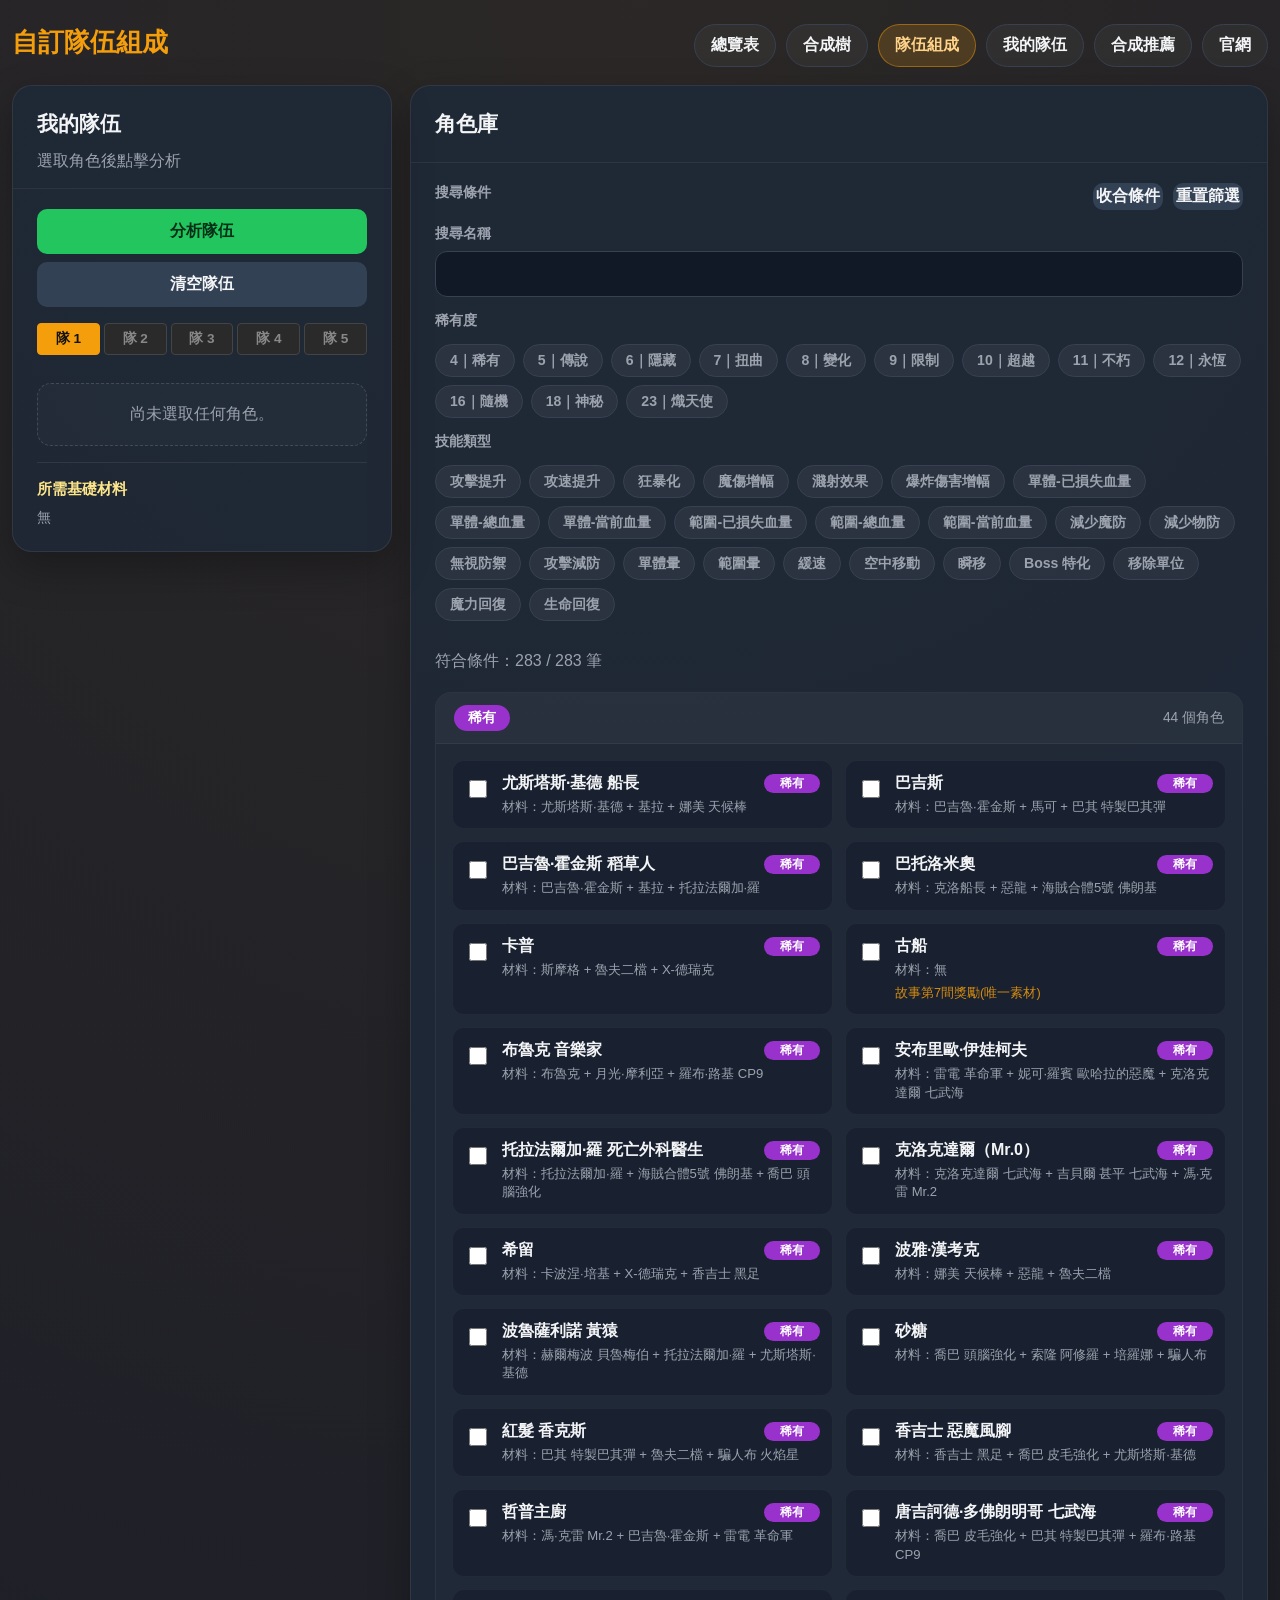
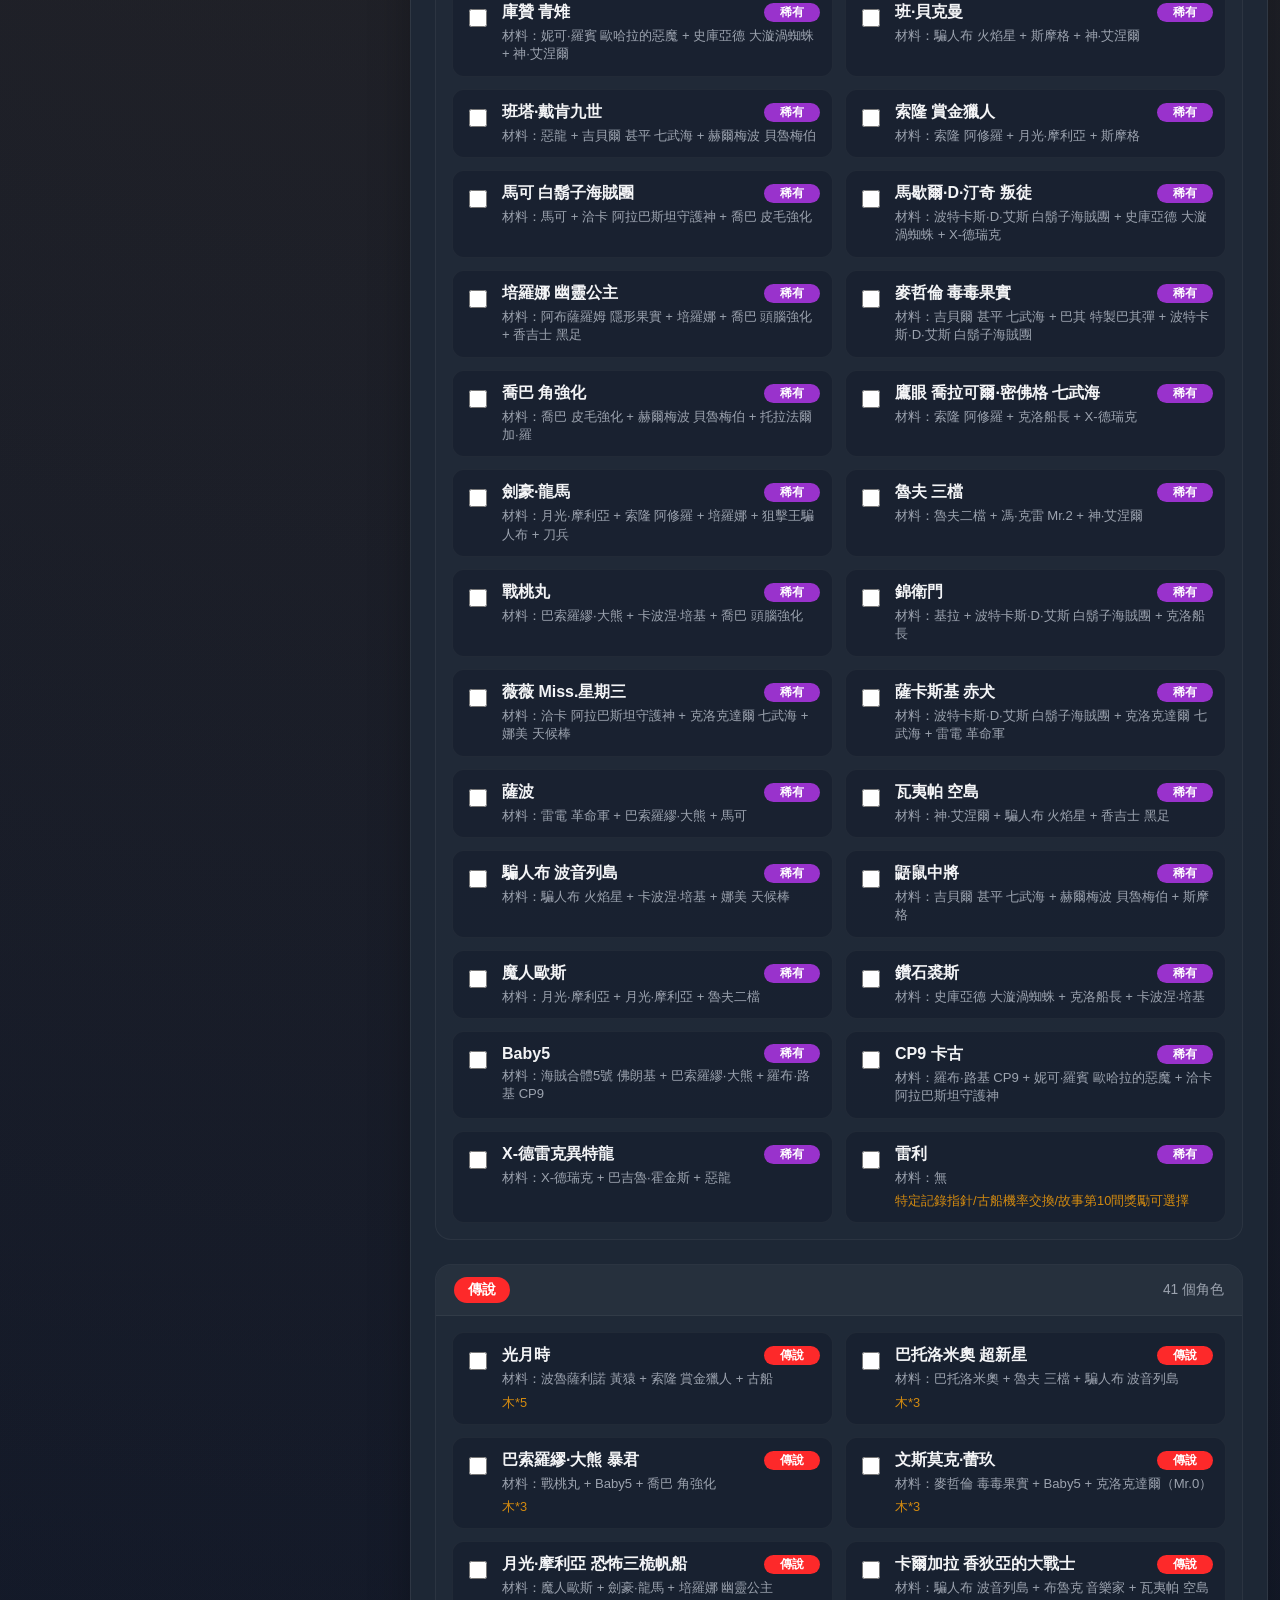
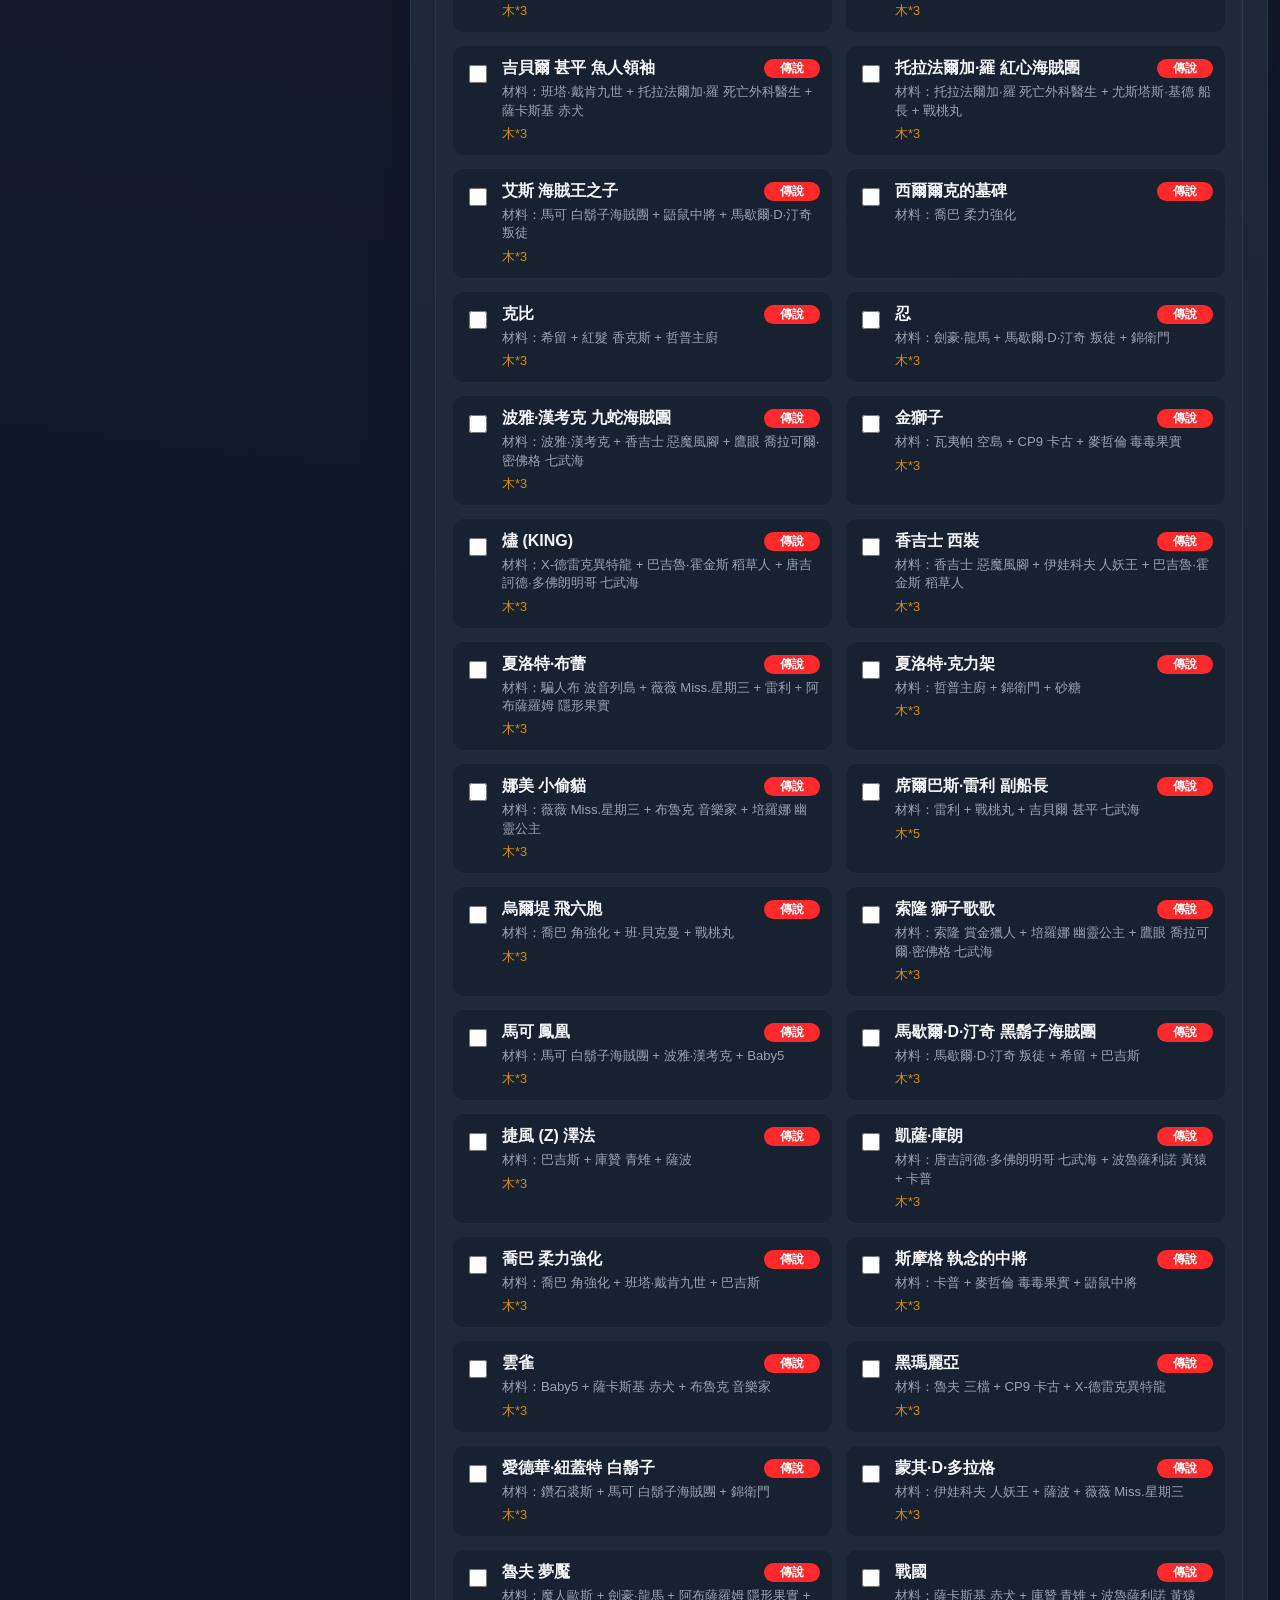
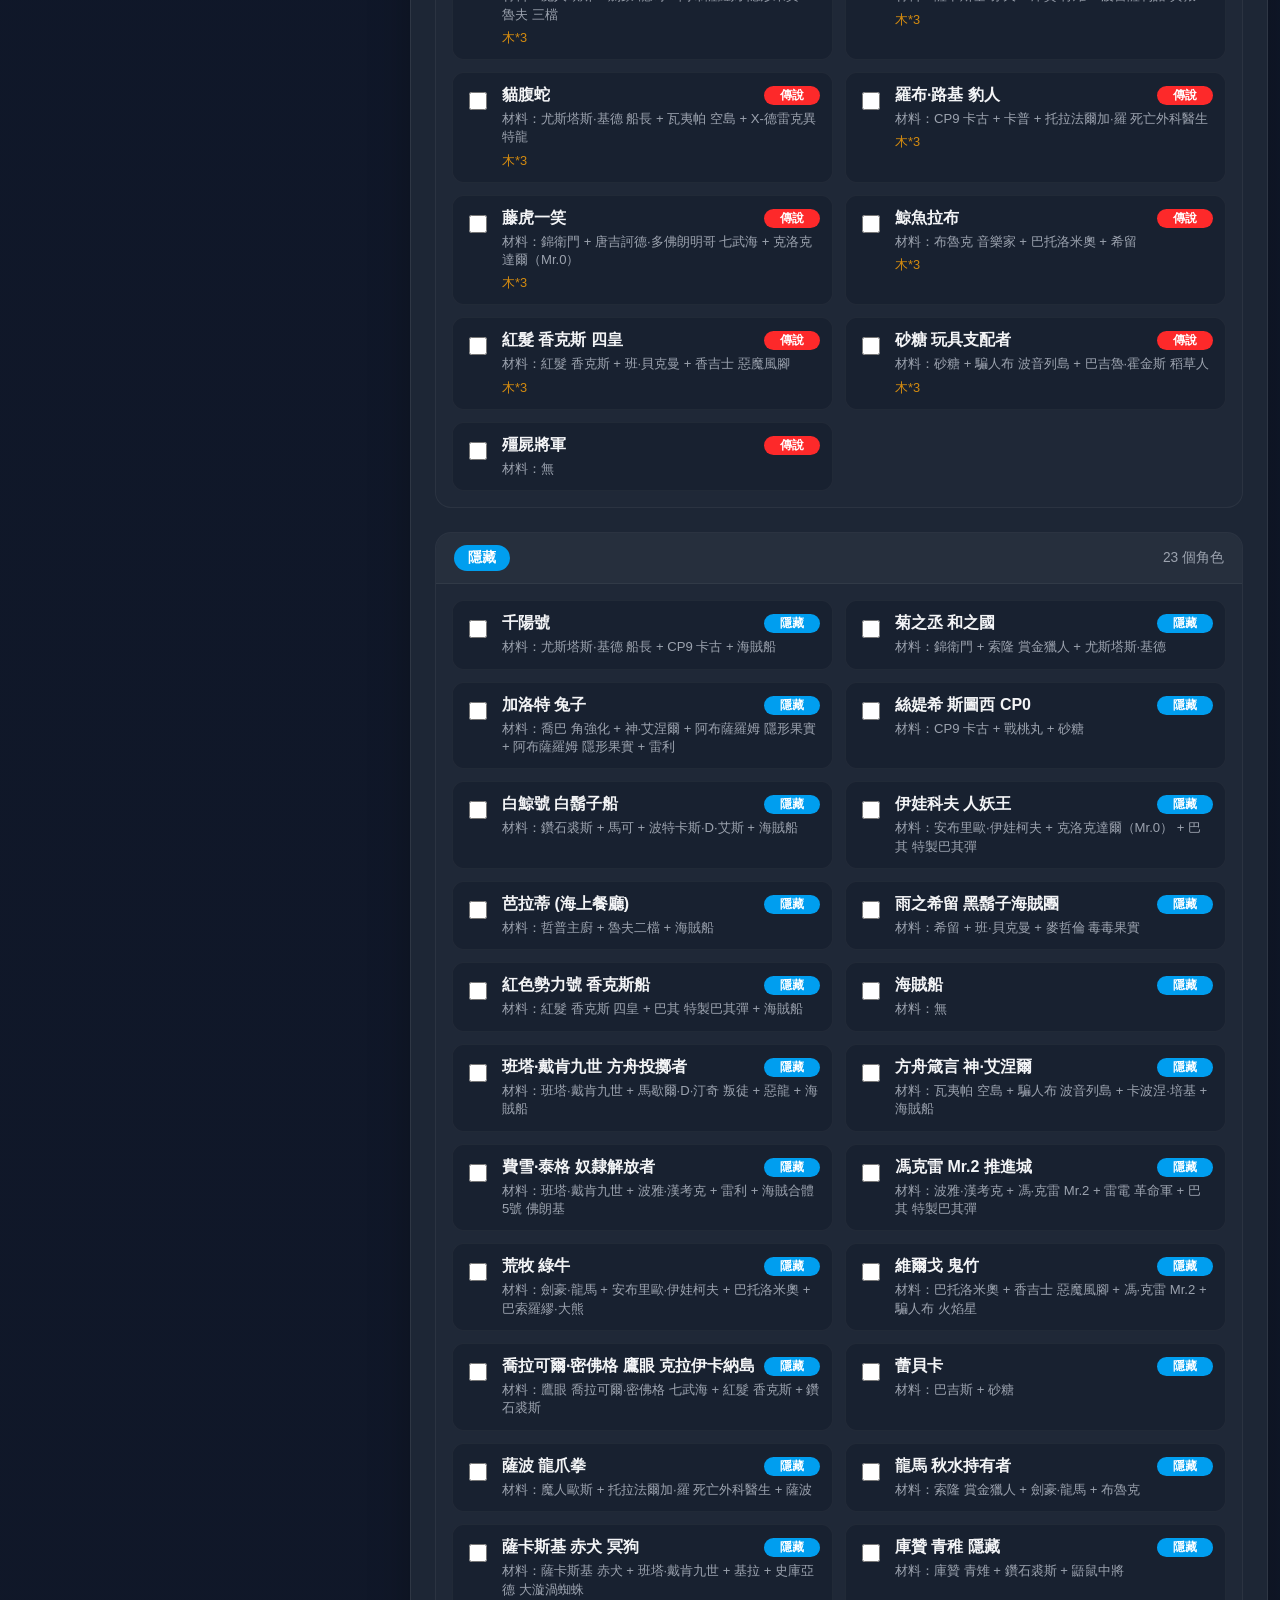
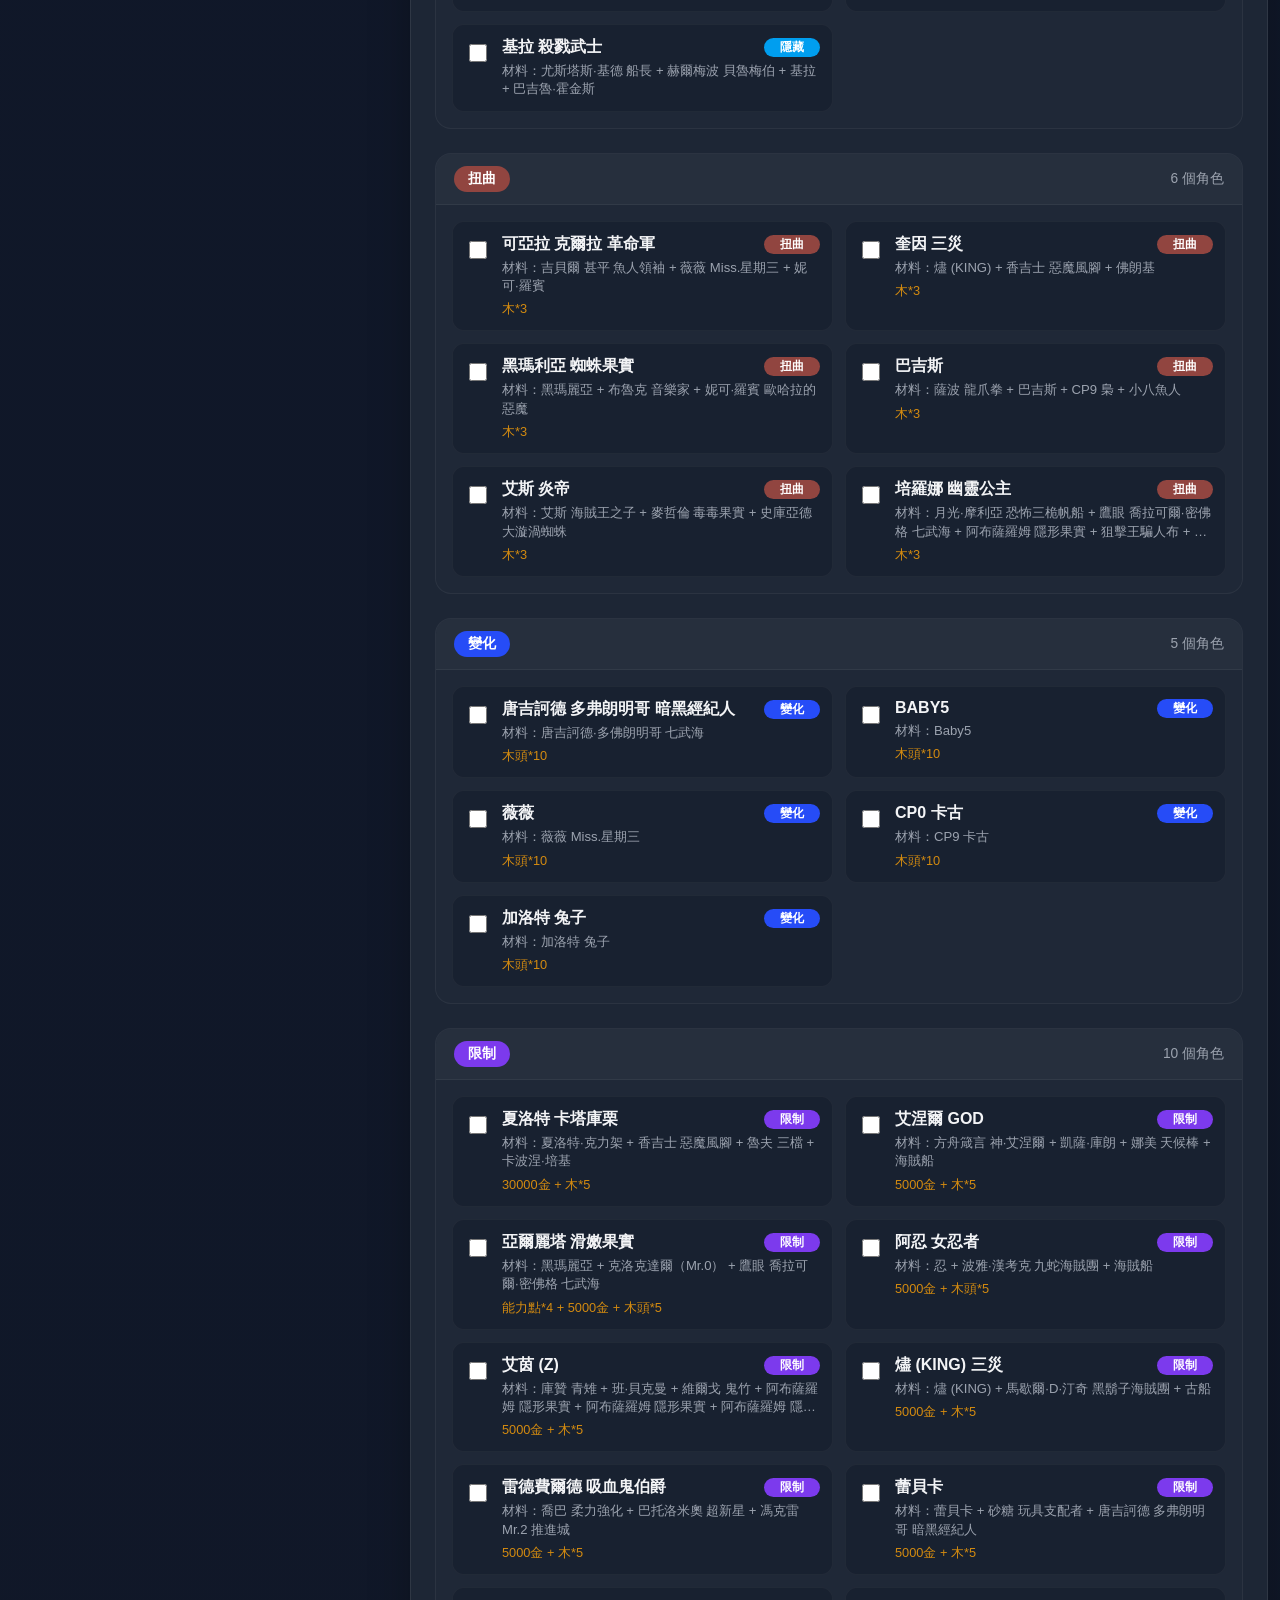
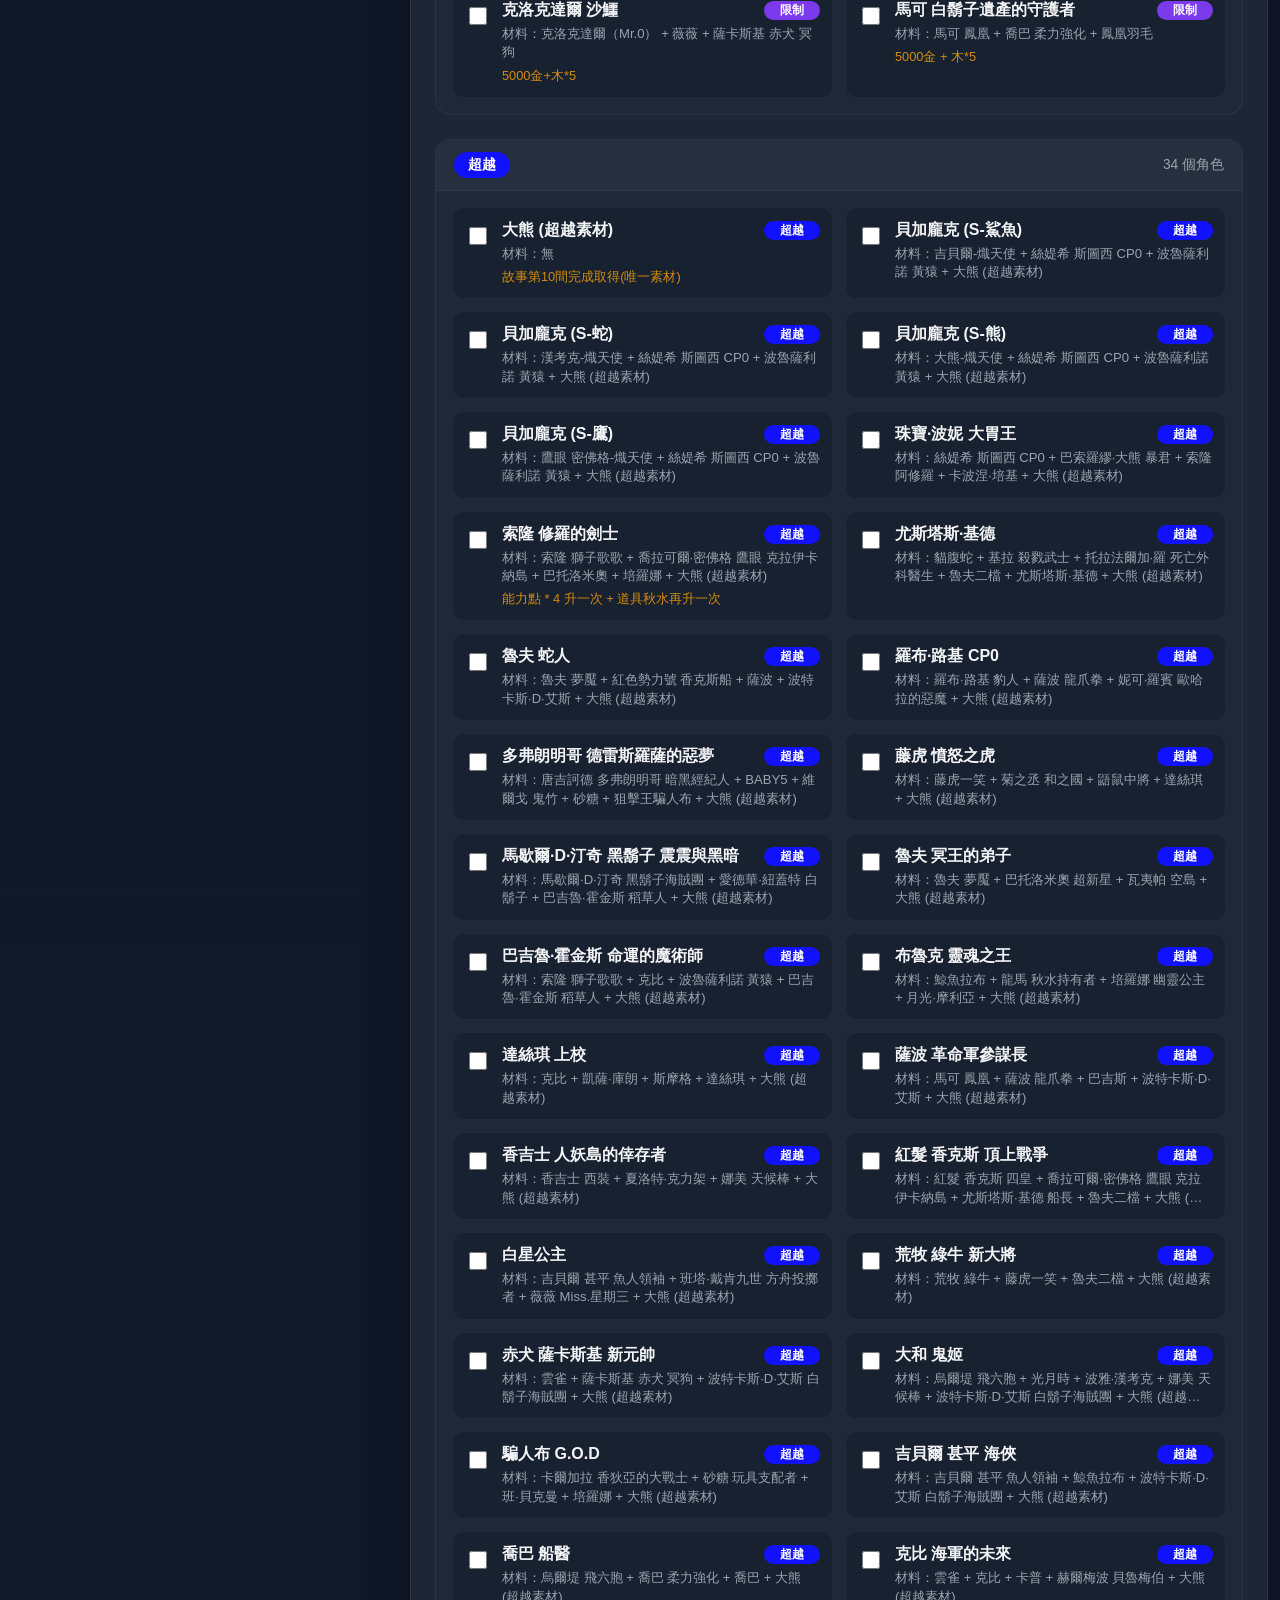
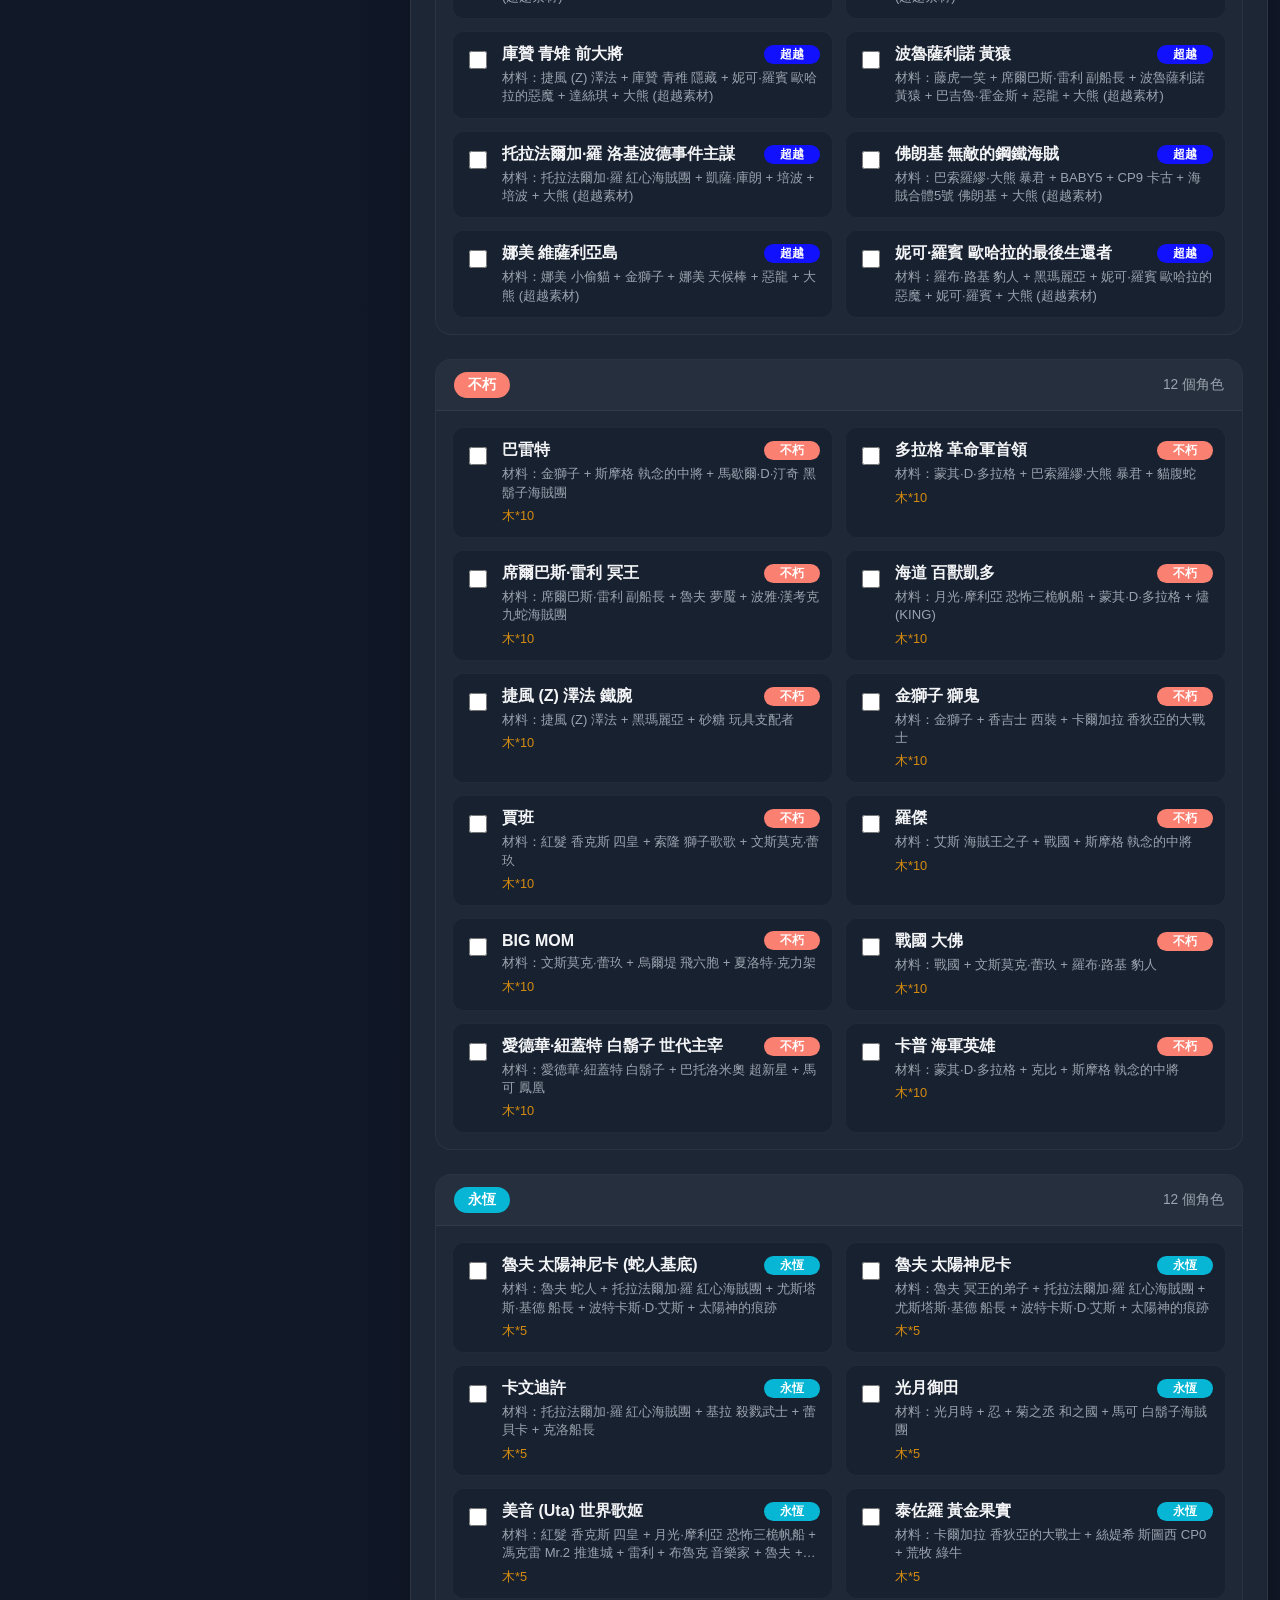
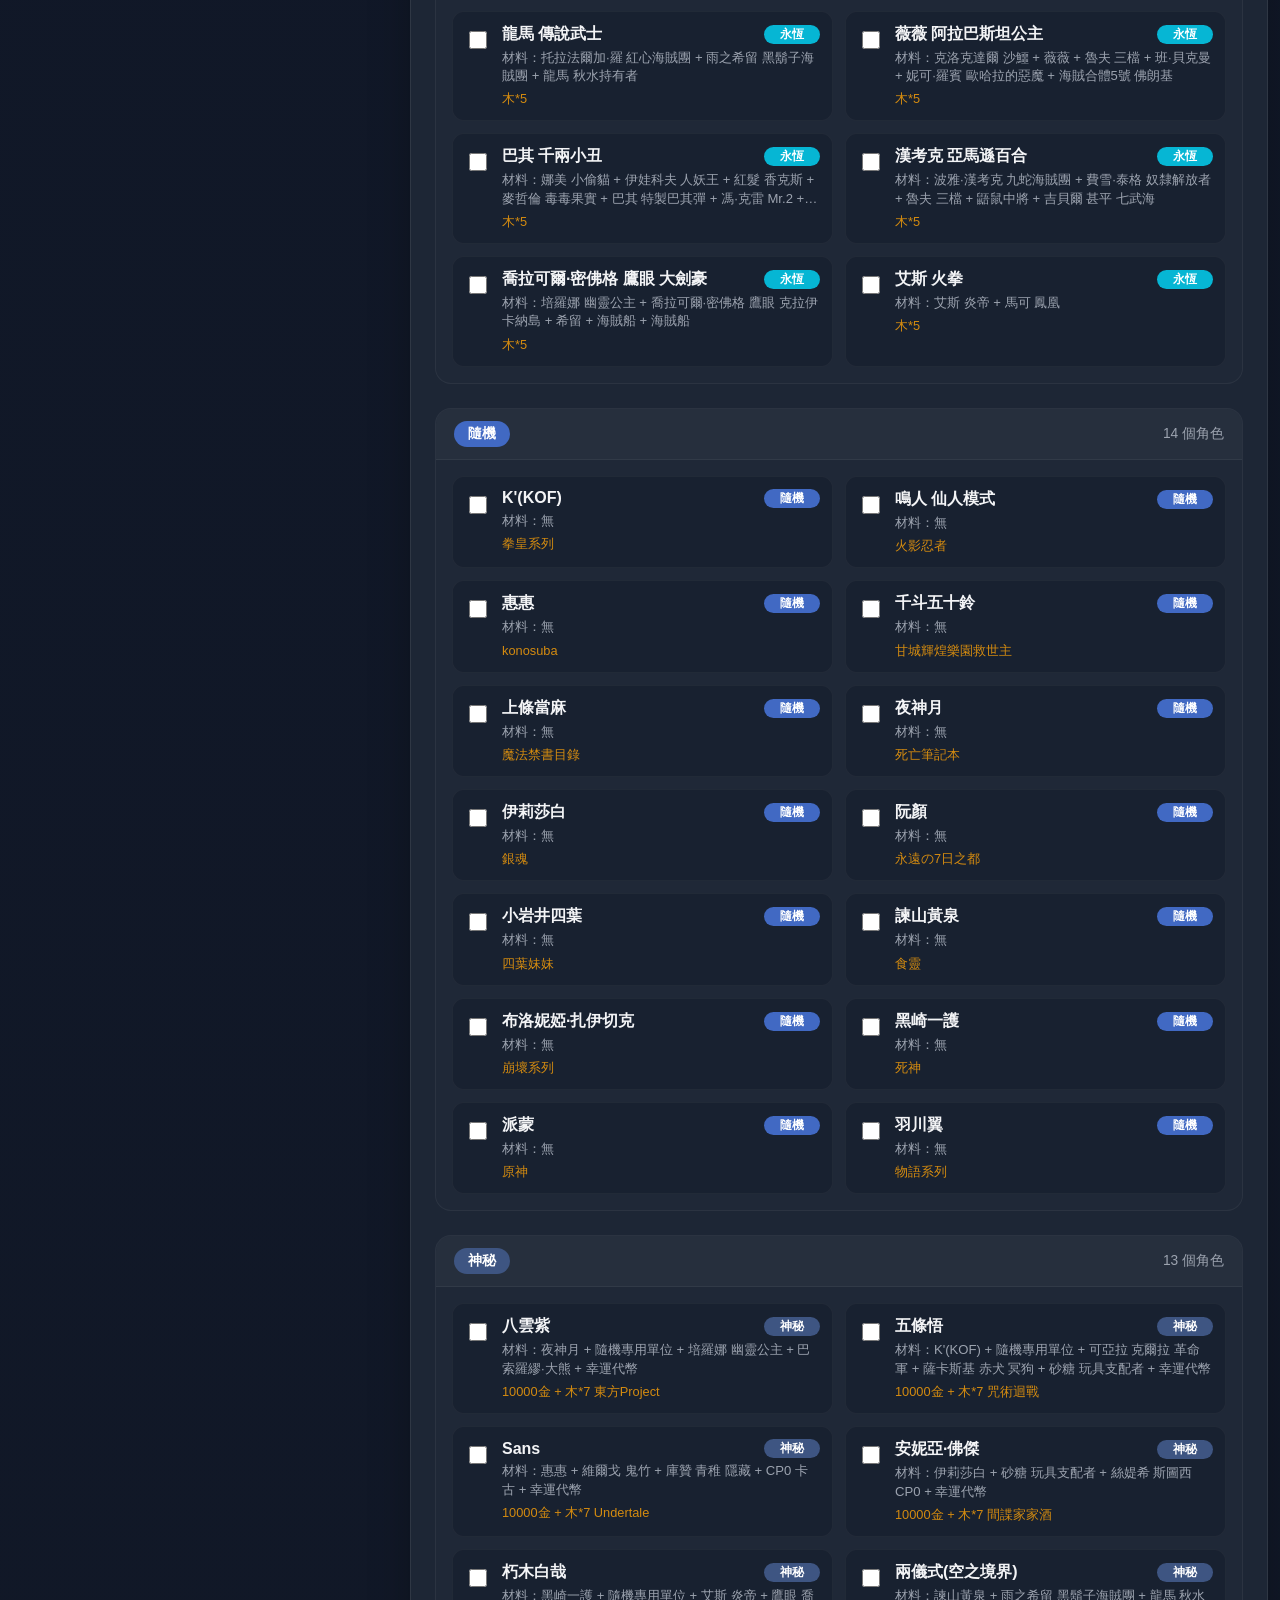
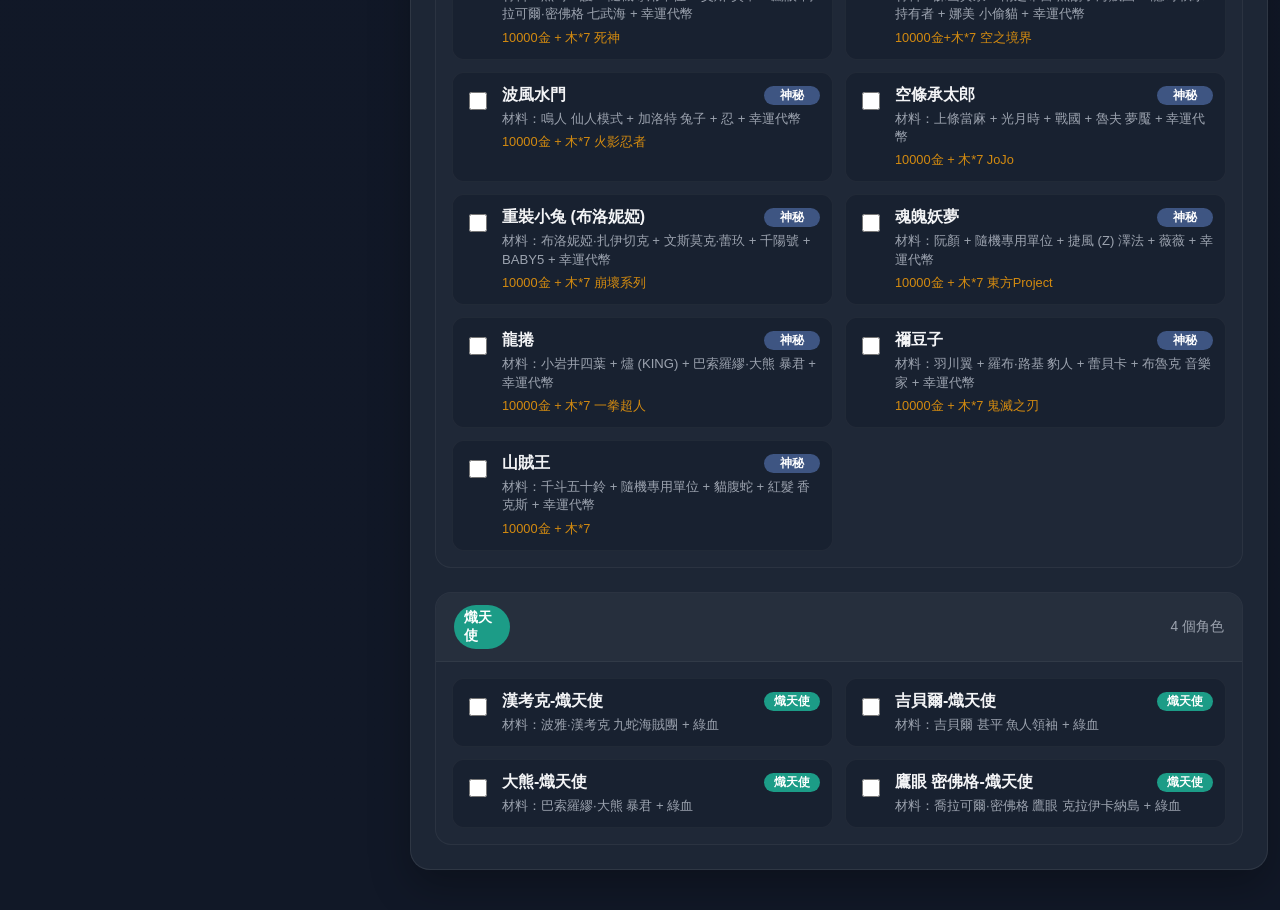
==== commit 0c84363c: "隊伍增加到5" ====
--- a/comp.html
+++ b/comp.html
@@ -6,12 +6,34 @@
     <meta name="viewport" content="width=device-width, initial-scale=1.0">
     <title>ORD 隊伍組成</title>
     <link rel="manifest" href="/manifest.json">
-    <script src="/pwa-init.js?v=260625006"></script>
+    <script src="/pwa-init.js?v=260626003"></script>
     <meta name="mobile-web-app-capable" content="yes">
     <meta name="apple-mobile-web-app-status-bar-style" content="black">
     <link rel="apple-touch-icon" href="/resource/192x192.png">
-    <link rel="stylesheet" href="css/styles.css?v=260625006">
-    <script src="js/shared/wc-navbar.js?v=260625006"></script>
+    <link rel="stylesheet" href="css/styles.css?v=260626003">
+    <script src="js/shared/wc-navbar.js?v=260626003"></script>
+    <style>
+    .team-tab-btn {
+        background-color: #2a2a2a; /* 根據你原本的暗色背景調整 */
+        color: #888;
+        border: 1px solid #444;
+        border-radius: 4px;
+        cursor: pointer;
+        transition: all 0.2s;
+    }
+
+    .team-tab-btn:hover {
+        color: #fff;
+        border-color: #666;
+    }
+
+    .team-tab-btn.active {
+        background-color: var(--primary-color, #ffd28a); /* 或是使用你專案的 primary color */
+        color: #121212;
+        border-color: var(--primary-color, #ffd28a);
+        font-weight: bold;
+    }
+    </style>
 </head>
 
 <body data-page="comp">
@@ -36,6 +58,13 @@
                         <button id="analyzeTeamBtn" class="success full-width-btn" type="button">分析隊伍</button>
                         <button id="clearTeamBtn" class="secondary full-width-btn" type="button"
                             style="margin-top: 8px;">清空隊伍</button>
+                    </div>
+                    <div class="team-tabs" style="display: flex; gap: 4px; margin-bottom: 12px;">
+                        <button type="button" class="team-tab-btn active" data-team-idx="0" style="flex: 1; padding: 6px; font-size: 0.85rem;">隊 1</button>
+                        <button type="button" class="team-tab-btn" data-team-idx="1" style="flex: 1; padding: 6px; font-size: 0.85rem;">隊 2</button>
+                        <button type="button" class="team-tab-btn" data-team-idx="2" style="flex: 1; padding: 6px; font-size: 0.85rem;">隊 3</button>
+                        <button type="button" class="team-tab-btn" data-team-idx="3" style="flex: 1; padding: 6px; font-size: 0.85rem;">隊 4</button>
+                        <button type="button" class="team-tab-btn" data-team-idx="4" style="flex: 1; padding: 6px; font-size: 0.85rem;">隊 5</button>
                     </div>
                     <div id="selectedTeamList" class="team-list-container">
                         <div class="empty-state">尚未選取任何角色。</div>
@@ -114,10 +143,10 @@
         </div>
     </div>
 
-    <script src="js/ord_data.js?v=260625006"></script>
-    <script src="js/shared/app-shared.js?v=260625006"></script>
-    <script src="js/pages/comp-page.js?v=260625006"></script>
-    <script src="js/app.js?v=260625006"></script>
+    <script src="js/ord_data.js?v=260626003"></script>
+    <script src="js/shared/app-shared.js?v=260626003"></script>
+    <script src="js/pages/comp-page.js?v=260626003"></script>
+    <script src="js/app.js?v=260626003"></script>
 </body>
 
 </html>
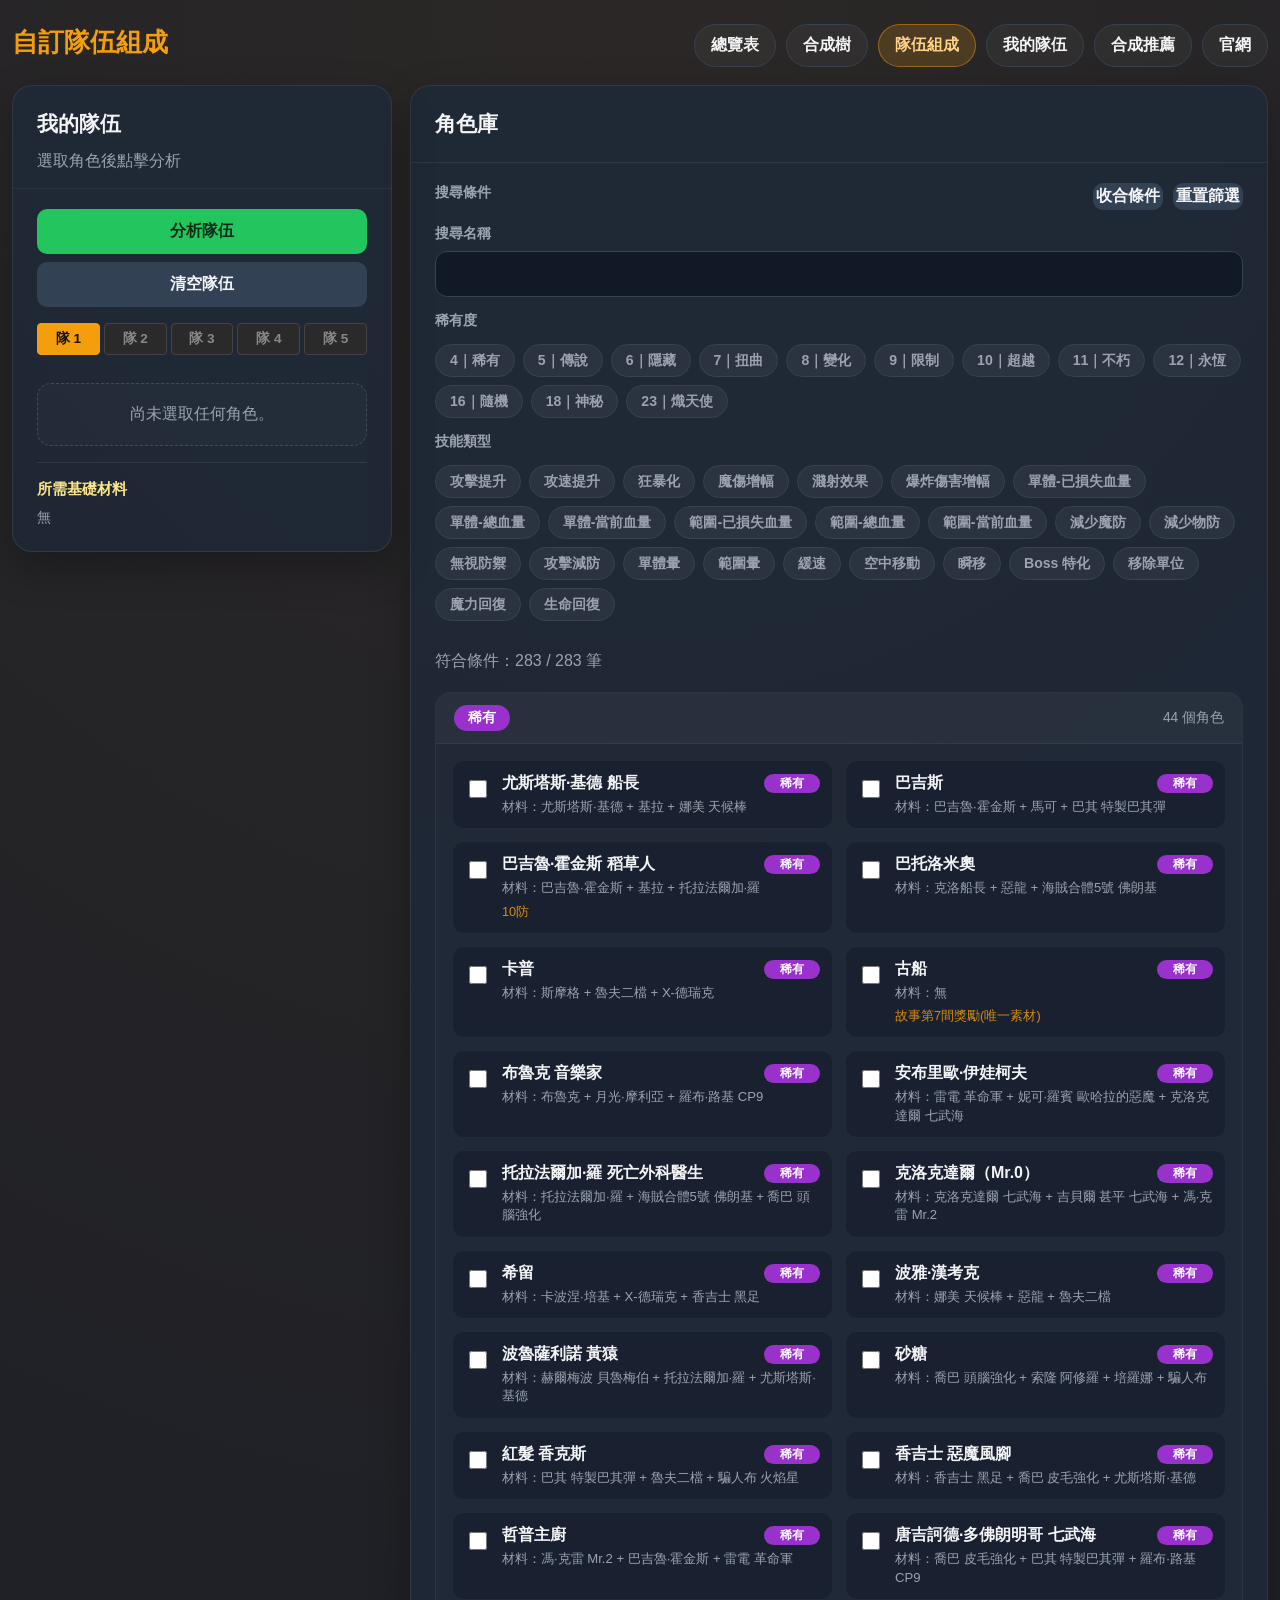
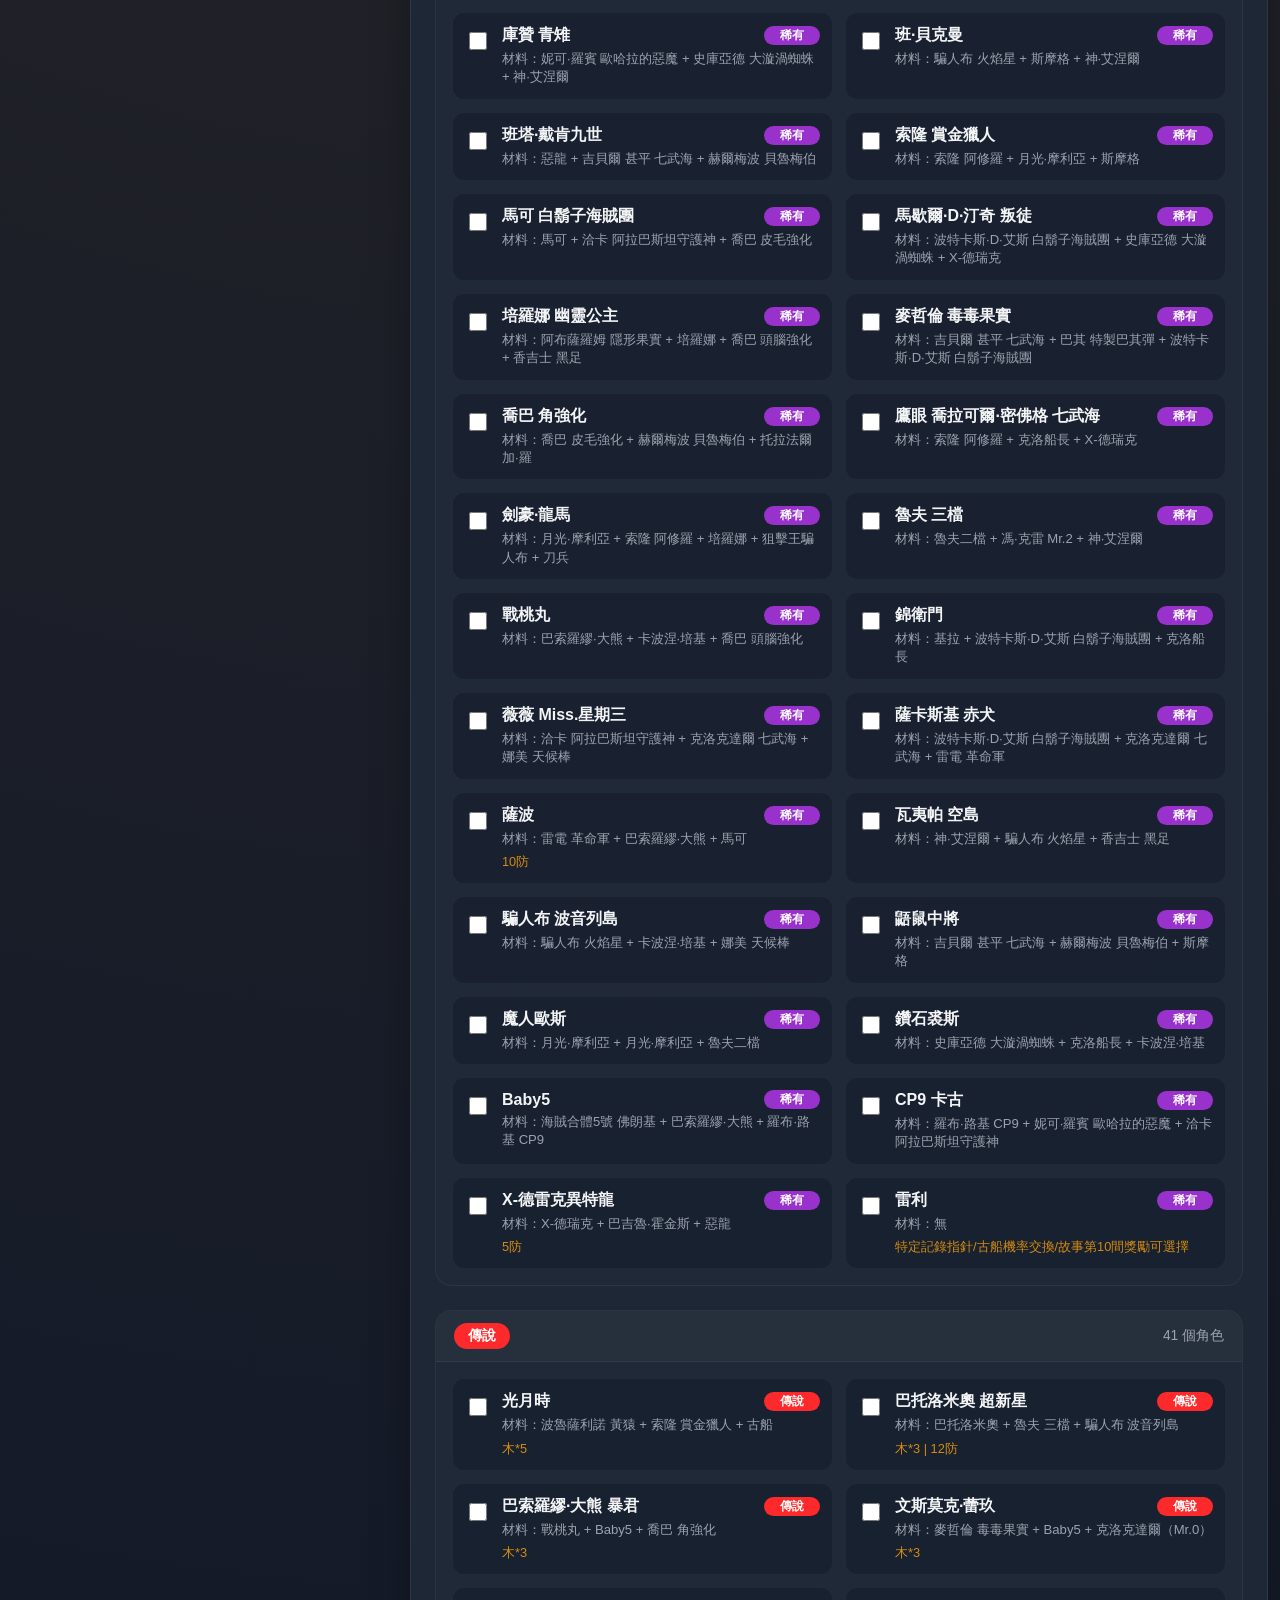
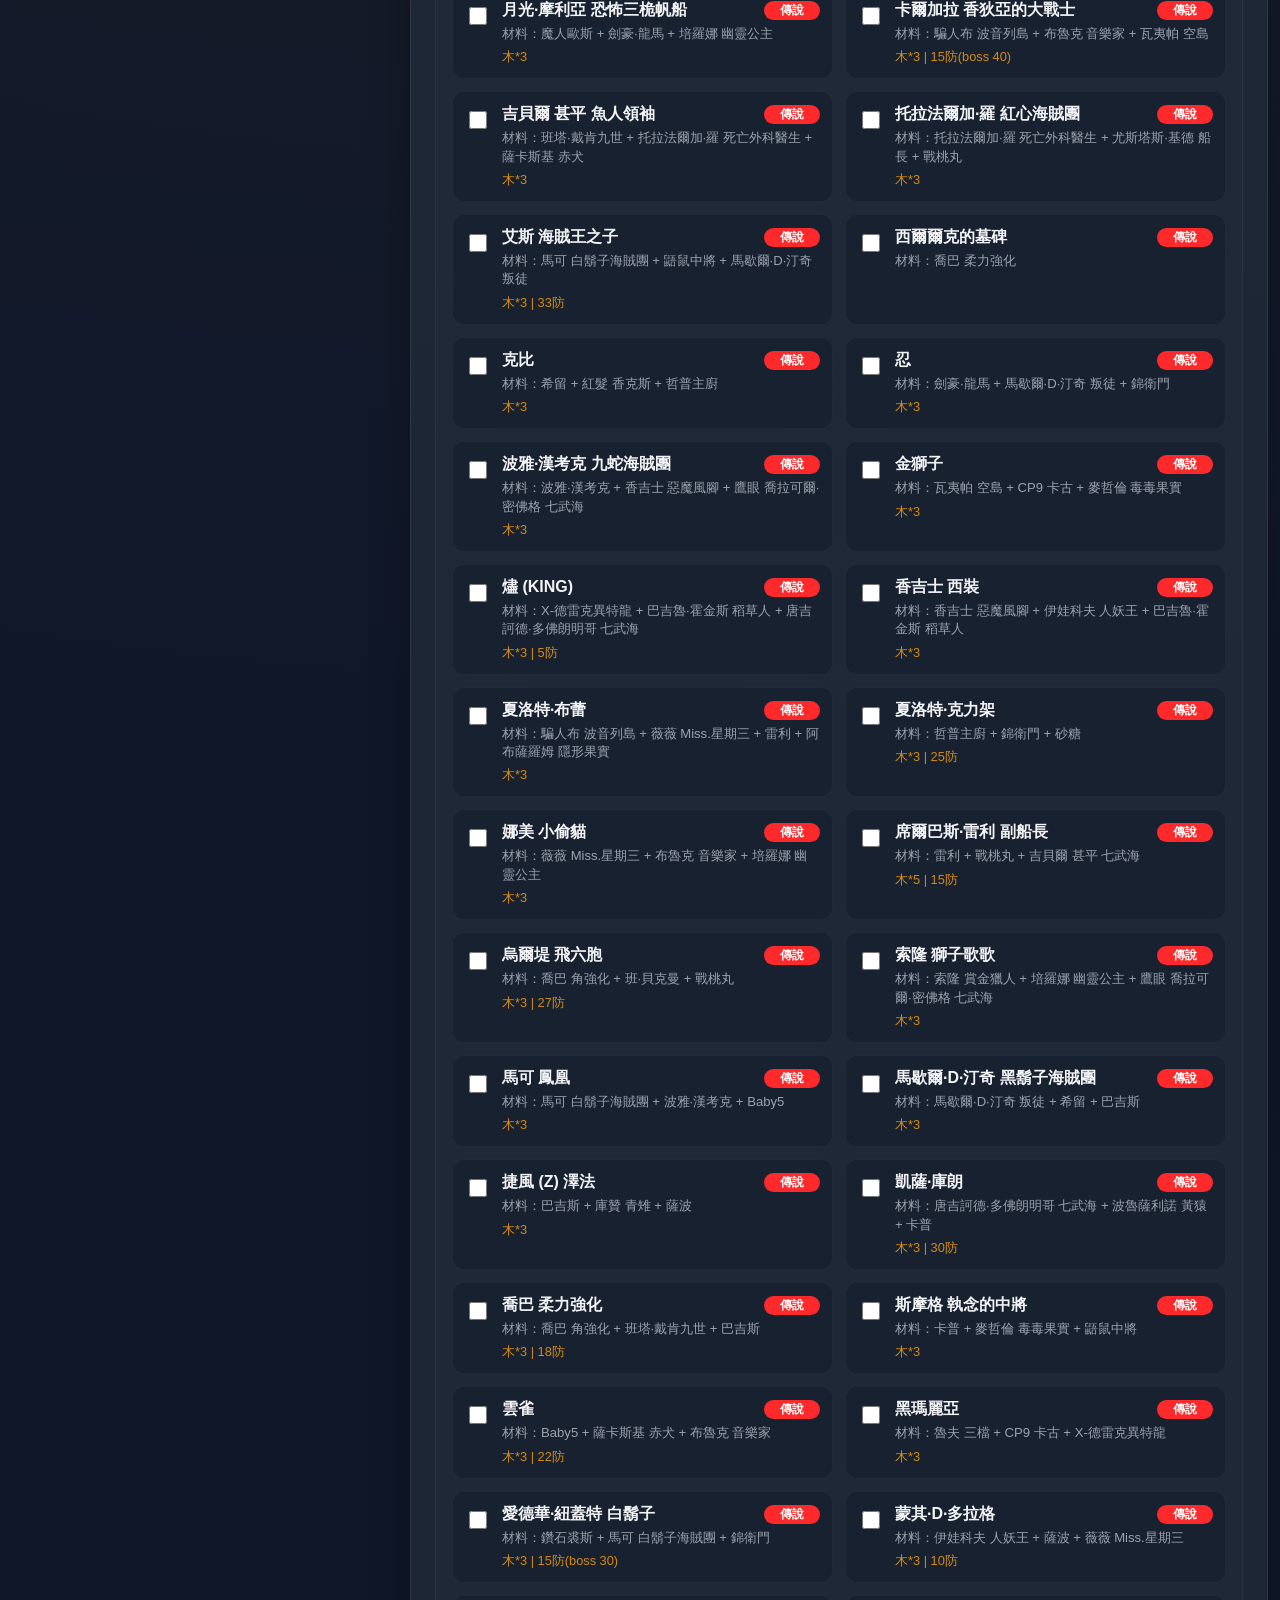
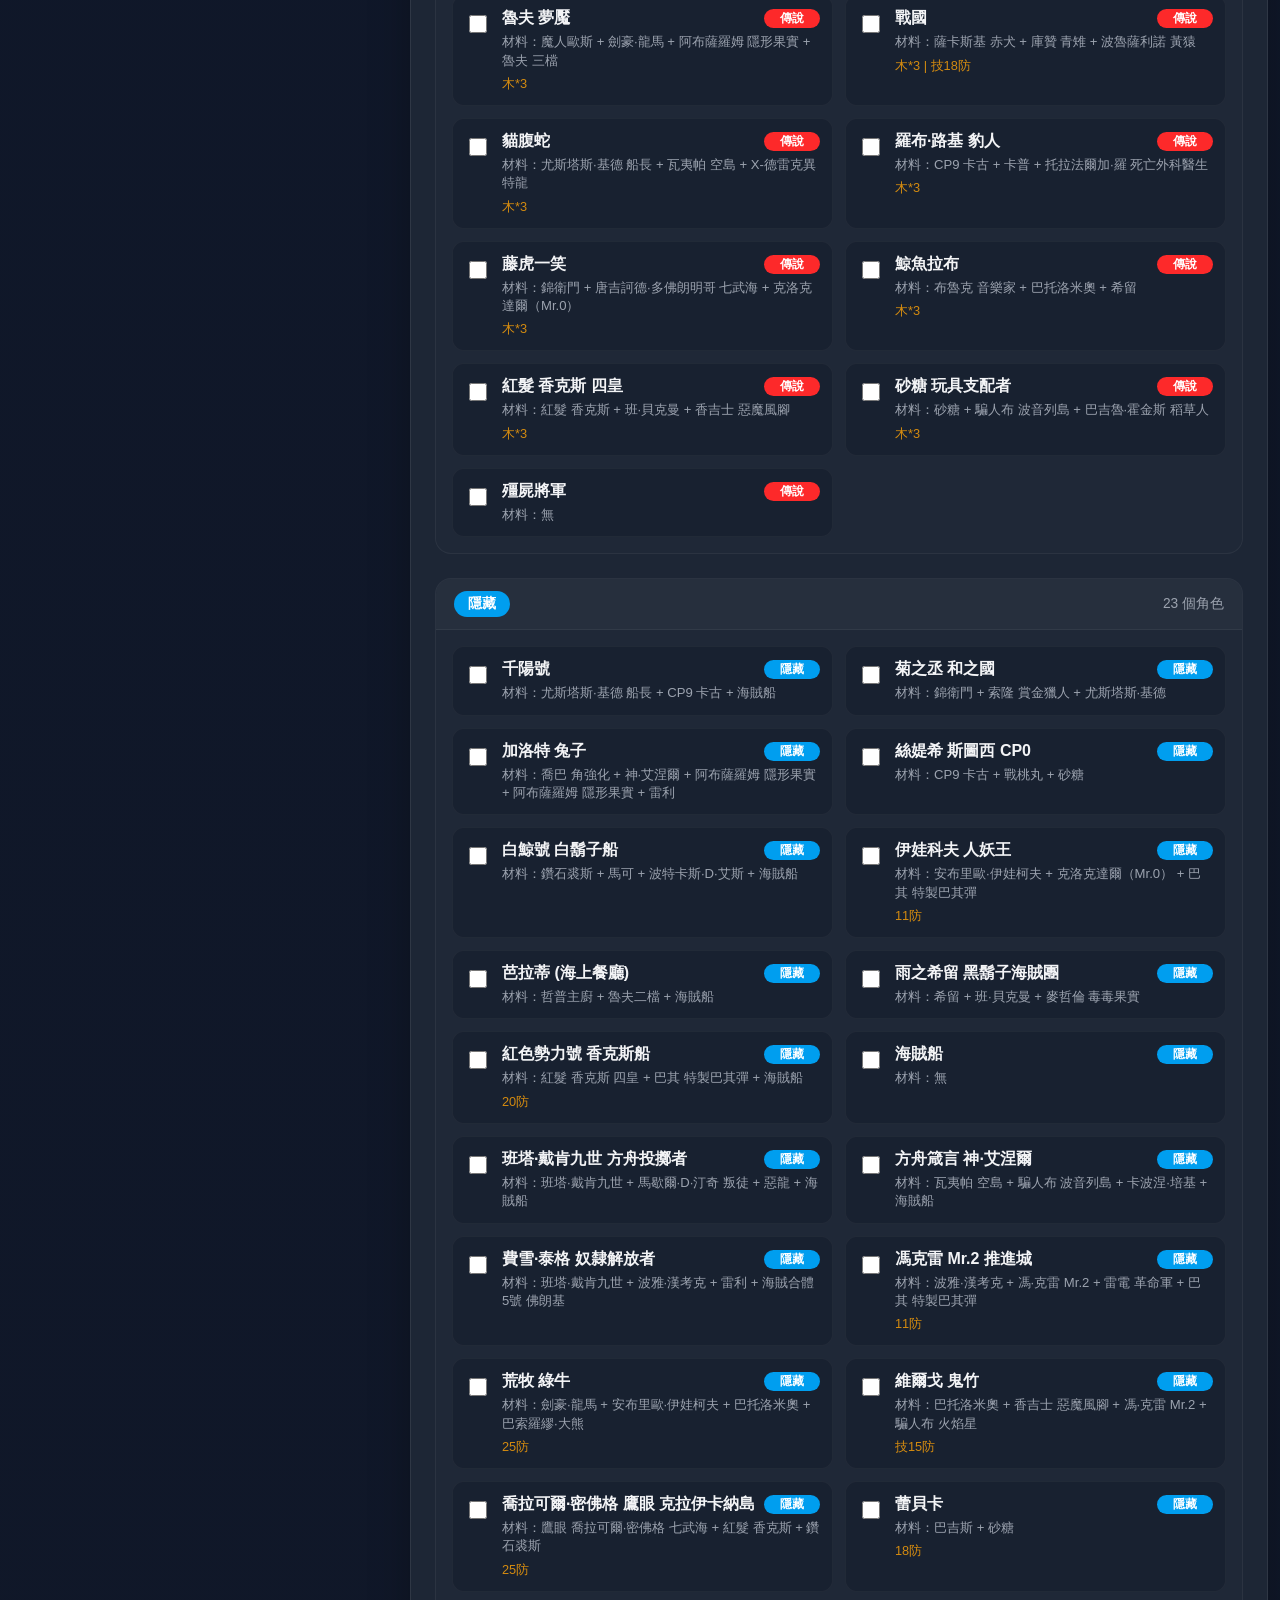
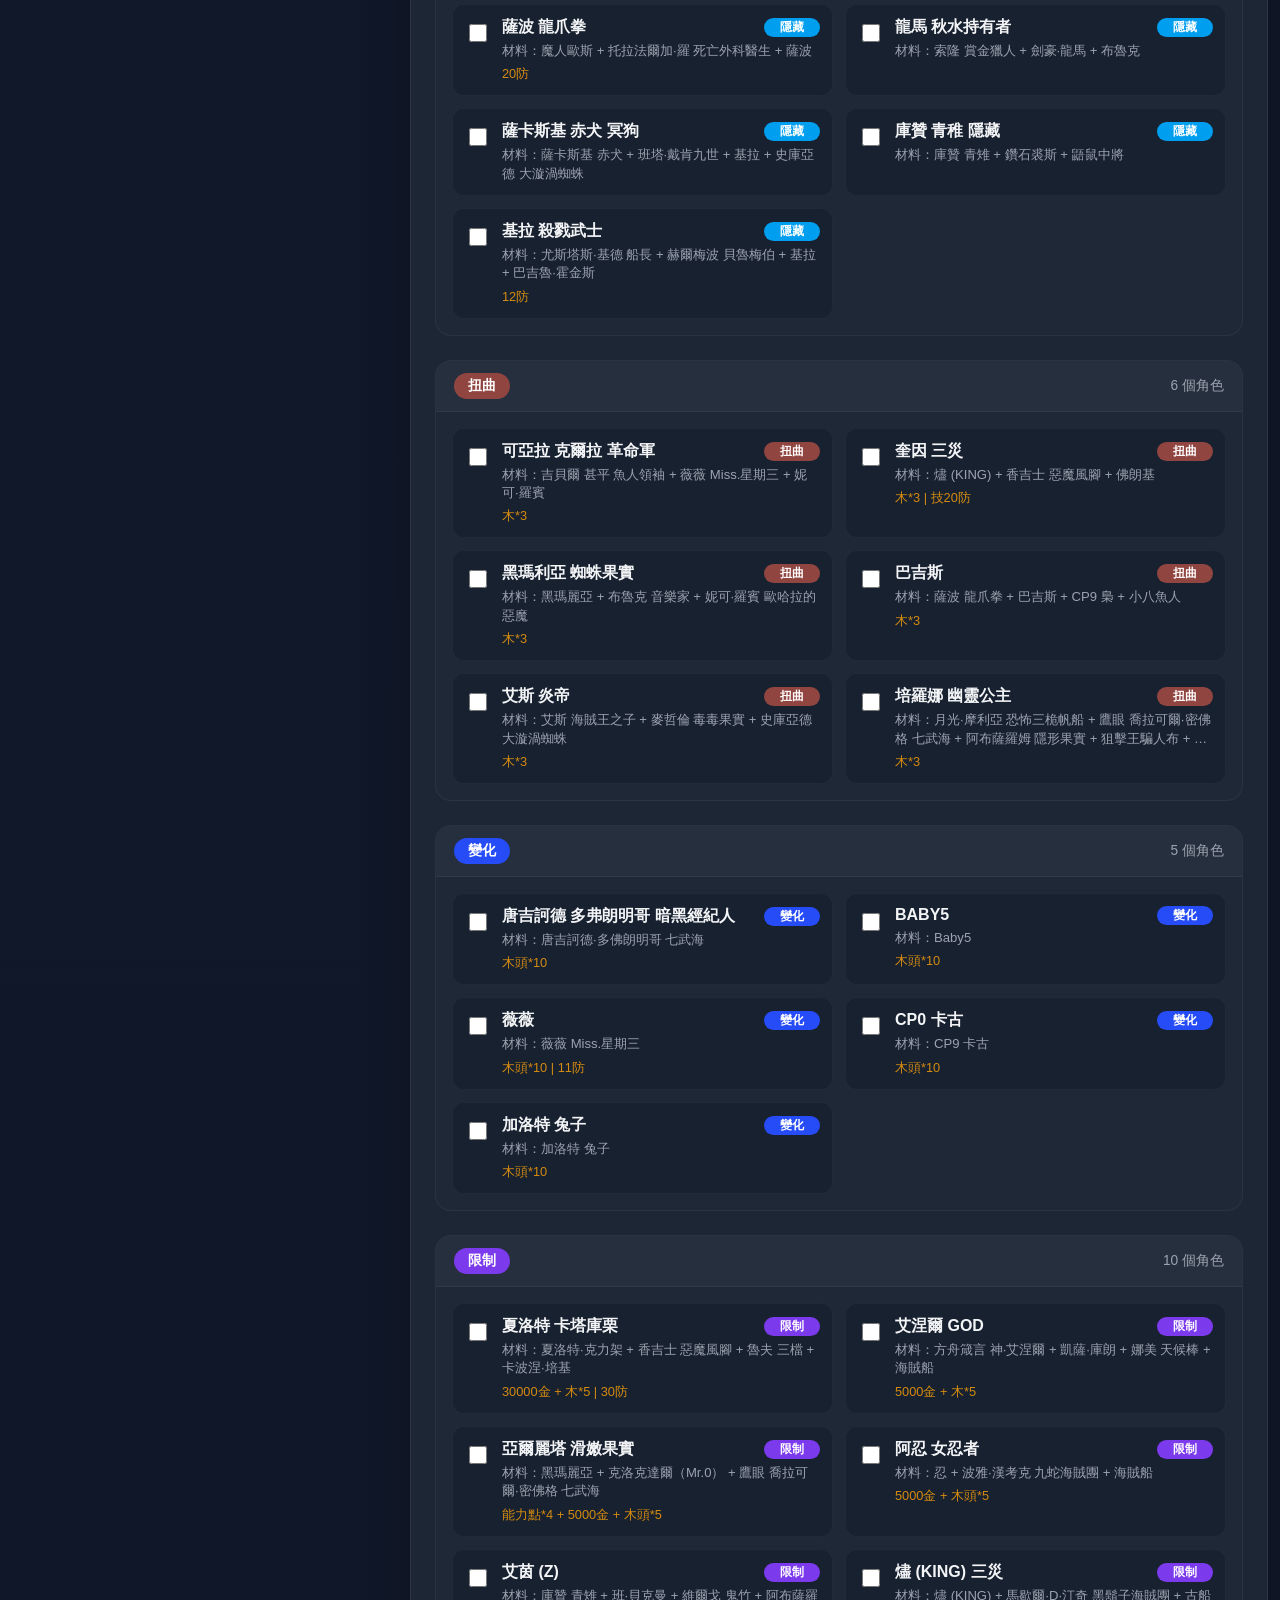
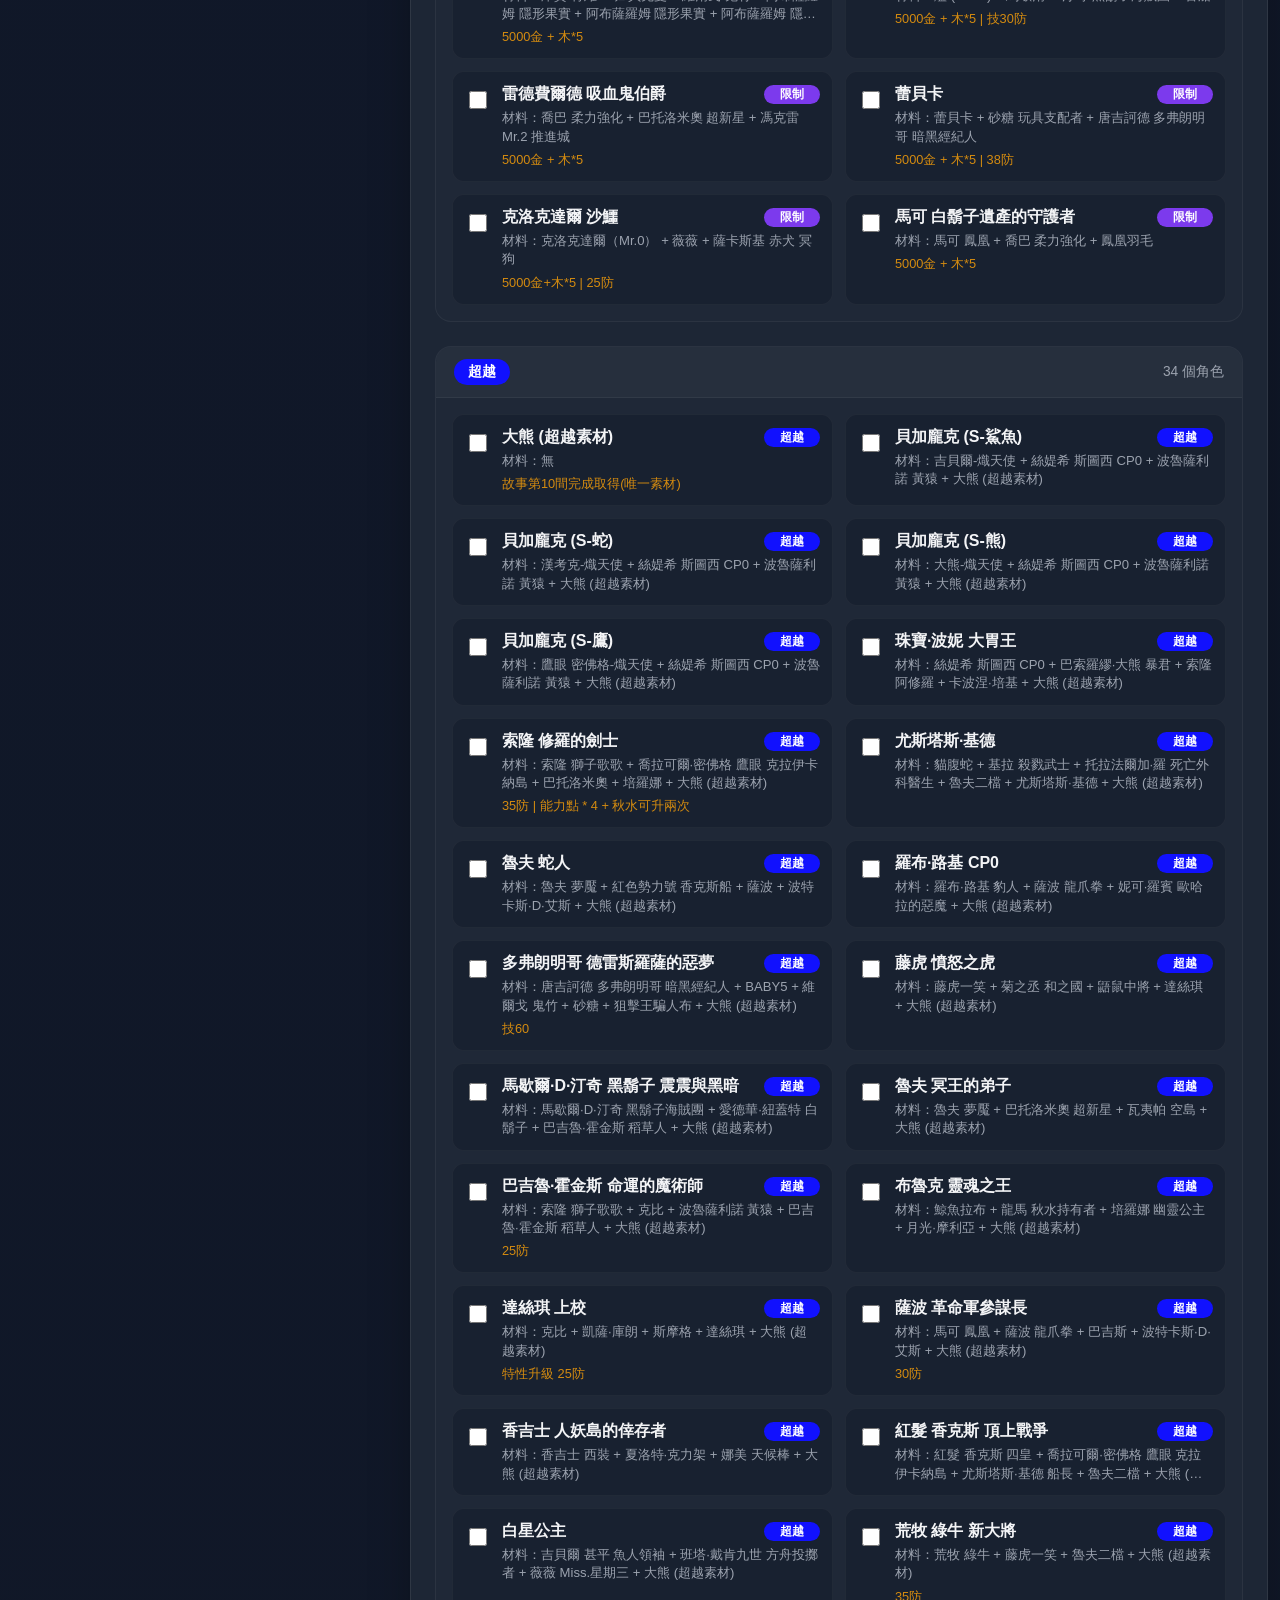
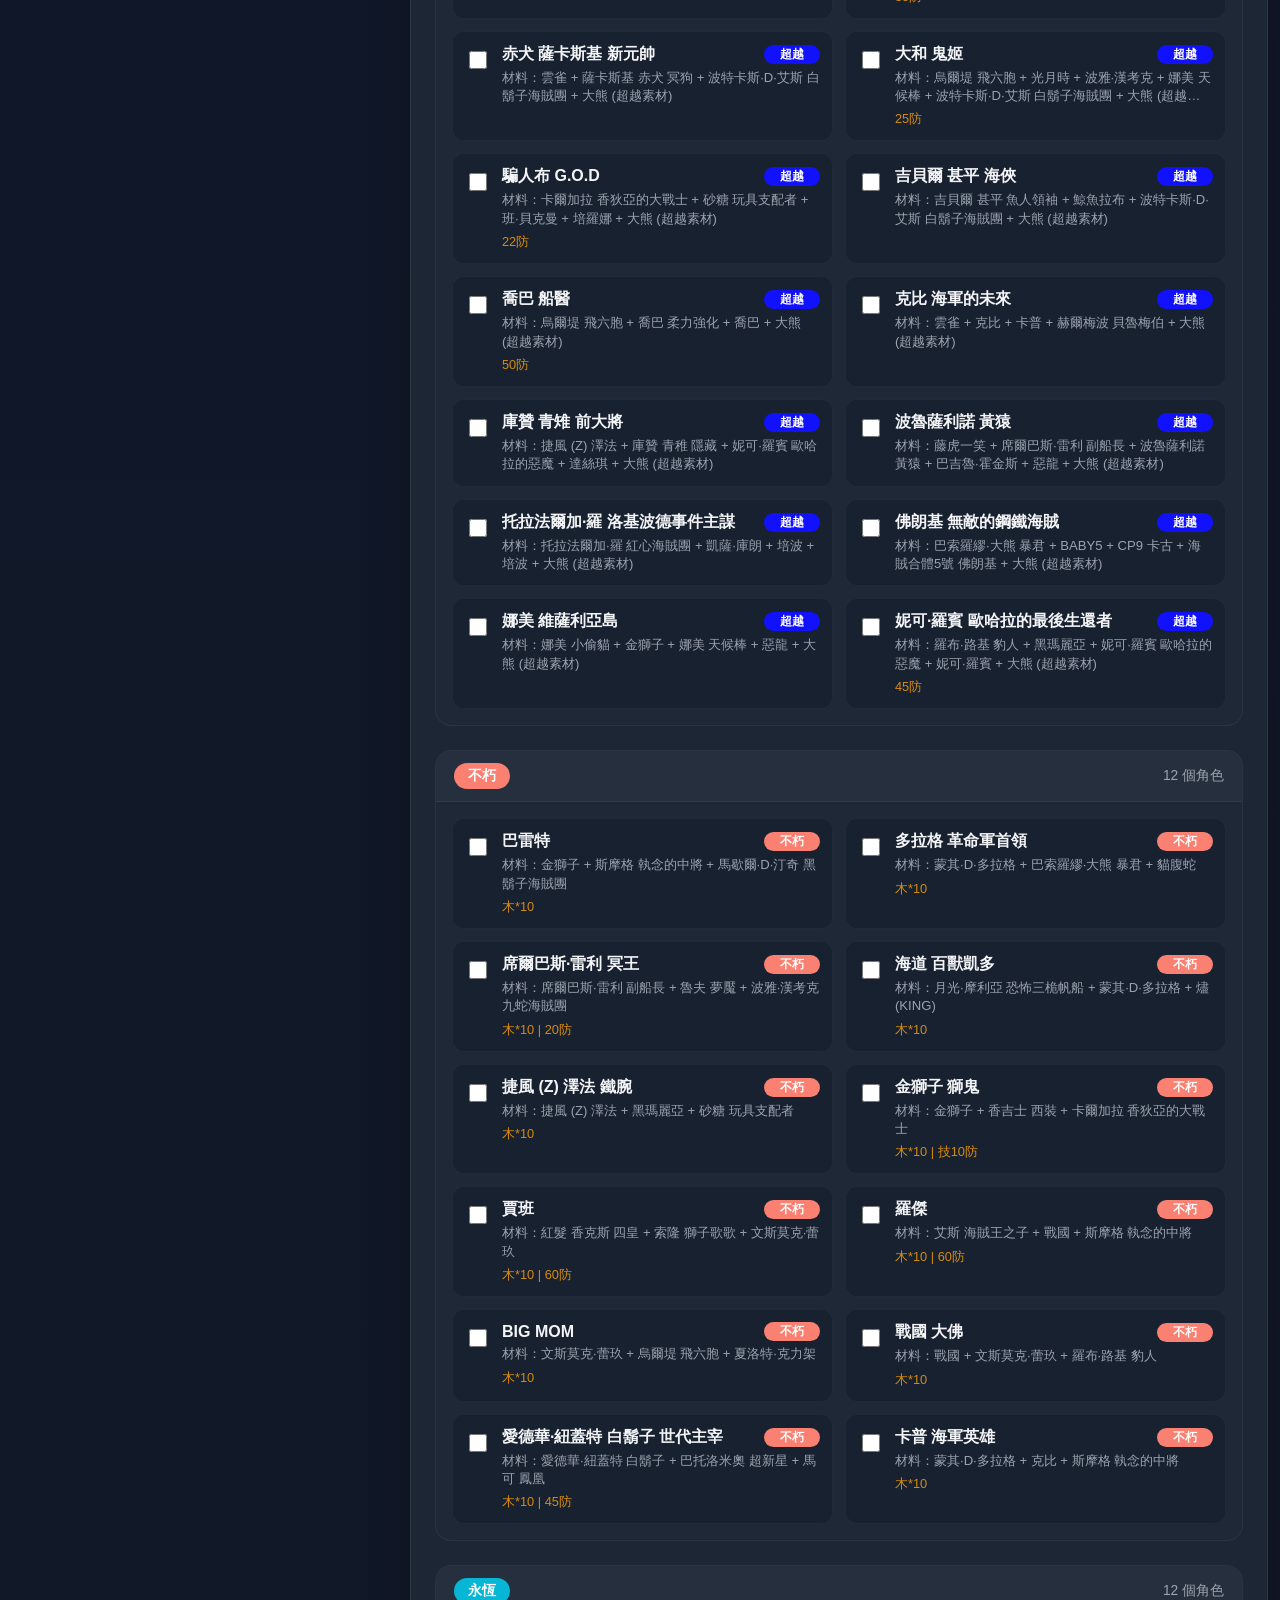
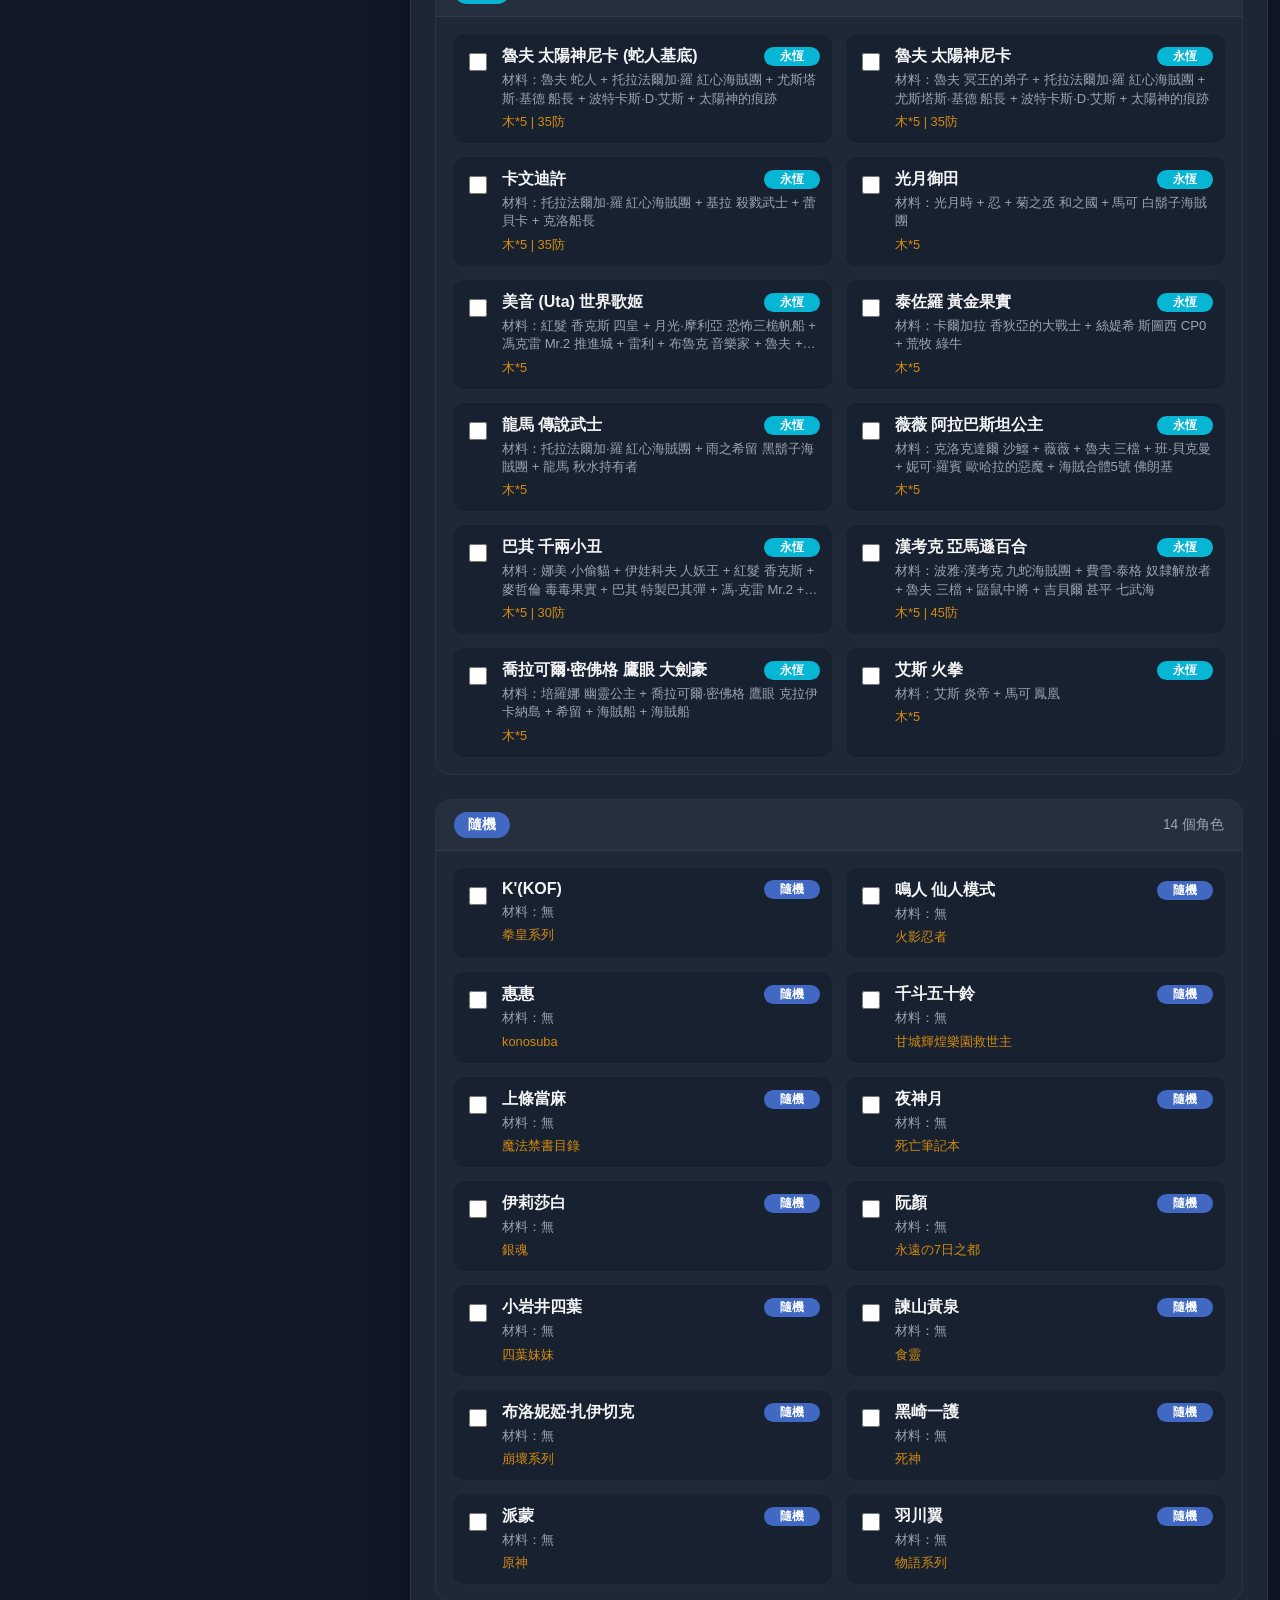
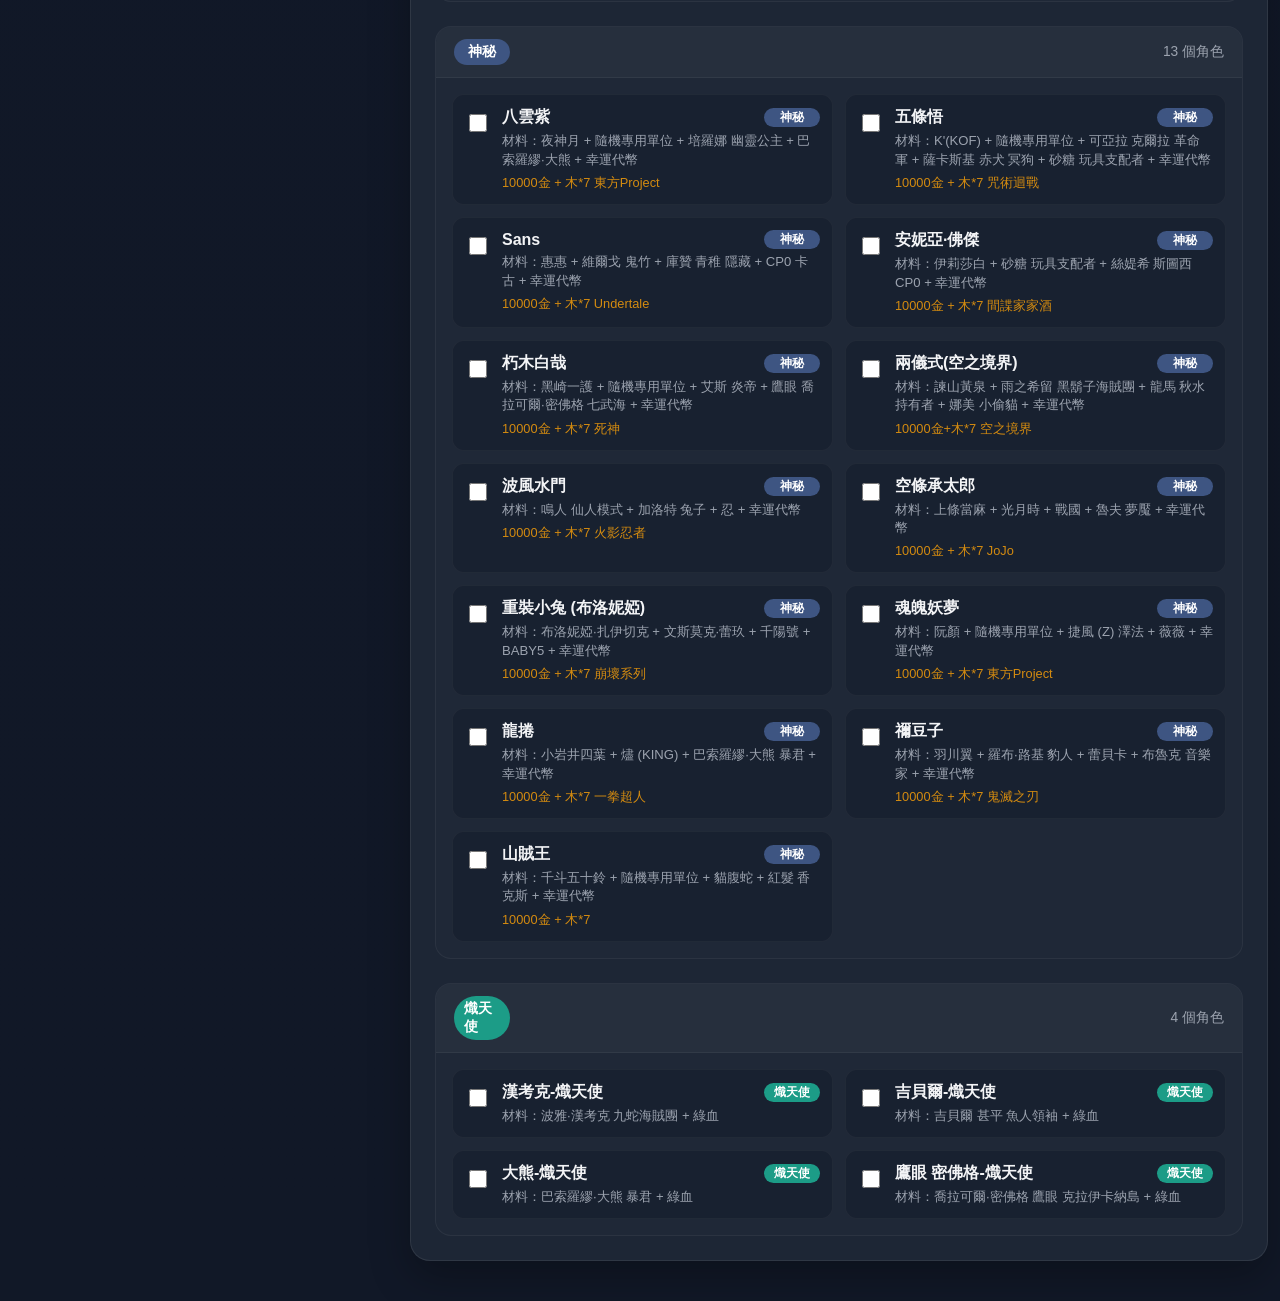
==== commit 84e5dc5e: "更新" ====
--- a/comp.html
+++ b/comp.html
@@ -6,12 +6,12 @@
     <meta name="viewport" content="width=device-width, initial-scale=1.0">
     <title>ORD 隊伍組成</title>
     <link rel="manifest" href="/manifest.json">
-    <script src="/pwa-init.js?v=260626003"></script>
+    <script src="/pwa-init.js?v=260627001"></script>
     <meta name="mobile-web-app-capable" content="yes">
     <meta name="apple-mobile-web-app-status-bar-style" content="black">
     <link rel="apple-touch-icon" href="/resource/192x192.png">
-    <link rel="stylesheet" href="css/styles.css?v=260626003">
-    <script src="js/shared/wc-navbar.js?v=260626003"></script>
+    <link rel="stylesheet" href="css/styles.css?v=260627001">
+    <script src="js/shared/wc-navbar.js?v=260627001"></script>
     <style>
     .team-tab-btn {
         background-color: #2a2a2a; /* 根據你原本的暗色背景調整 */
@@ -143,10 +143,10 @@
         </div>
     </div>
 
-    <script src="js/ord_data.js?v=260626003"></script>
-    <script src="js/shared/app-shared.js?v=260626003"></script>
-    <script src="js/pages/comp-page.js?v=260626003"></script>
-    <script src="js/app.js?v=260626003"></script>
+    <script src="js/ord_data.js?v=260627001"></script>
+    <script src="js/shared/app-shared.js?v=260627001"></script>
+    <script src="js/pages/comp-page.js?v=260627001"></script>
+    <script src="js/app.js?v=260627001"></script>
 </body>
 
 </html>
--- a/css/styles.css
+++ b/css/styles.css
@@ -520,7 +520,7 @@
 
 .recommend-grid {
   display: grid;
-  grid-template-columns: minmax(320px, 420px) minmax(0, 1fr);
+  grid-template-columns: minmax(220px, 320px) minmax(0, 1fr);
   gap: 18px;
   margin-top: 8px;
 }
@@ -659,7 +659,7 @@
 .recommend-result-group {
   display: flex;
   flex-direction: column;
-  gap: 10px;
+  gap: 5px;
   margin-bottom: 14px;
 }
 
@@ -827,6 +827,15 @@
 .recommend-shortage.is-ready {
   background: rgba(34, 197, 94, 0.18);
   color: #bbf7d0;
+}
+.badge-skill-type{
+  display: inline-flex;
+  align-items: center;
+  justify-content: center;
+  font-size: 0.75rem;
+  font-weight: 700;
+  color: #ddd;
+  padding:4px;
 }
 
 @media (max-width: 1100px) {
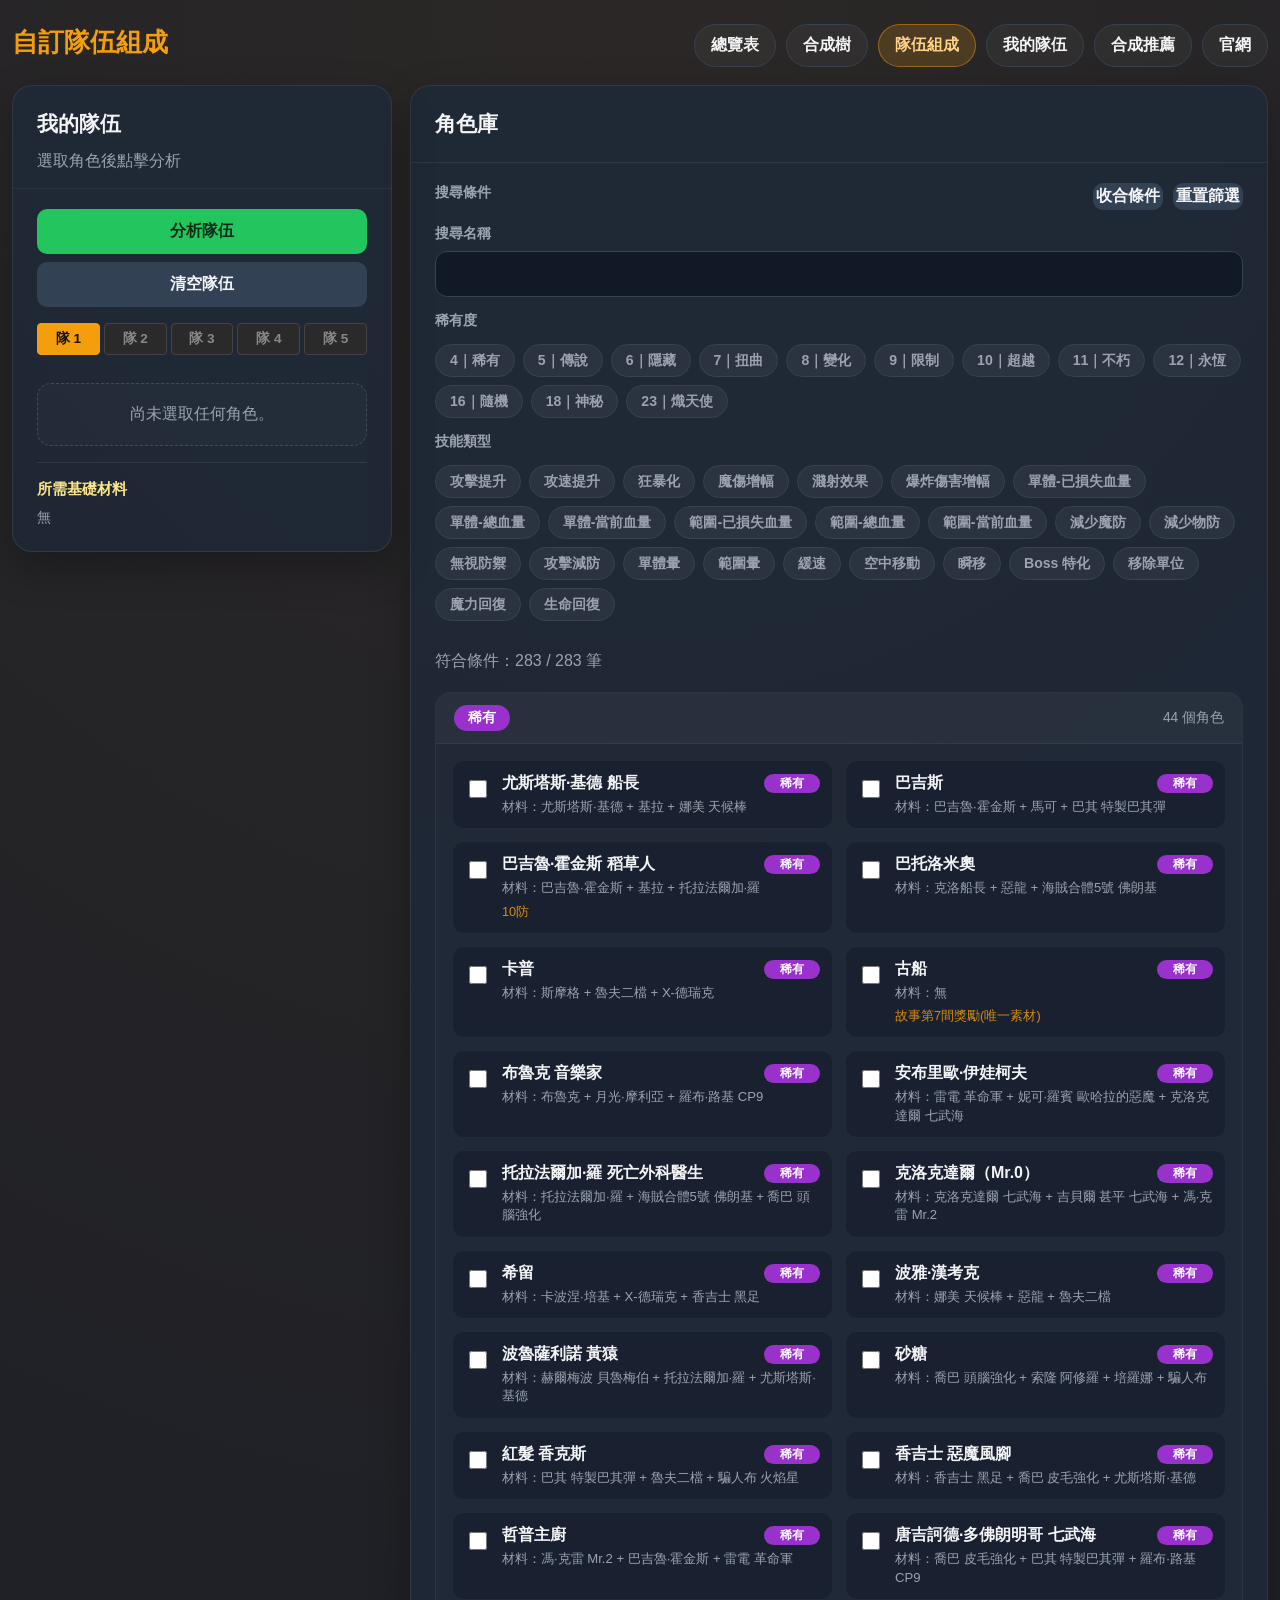
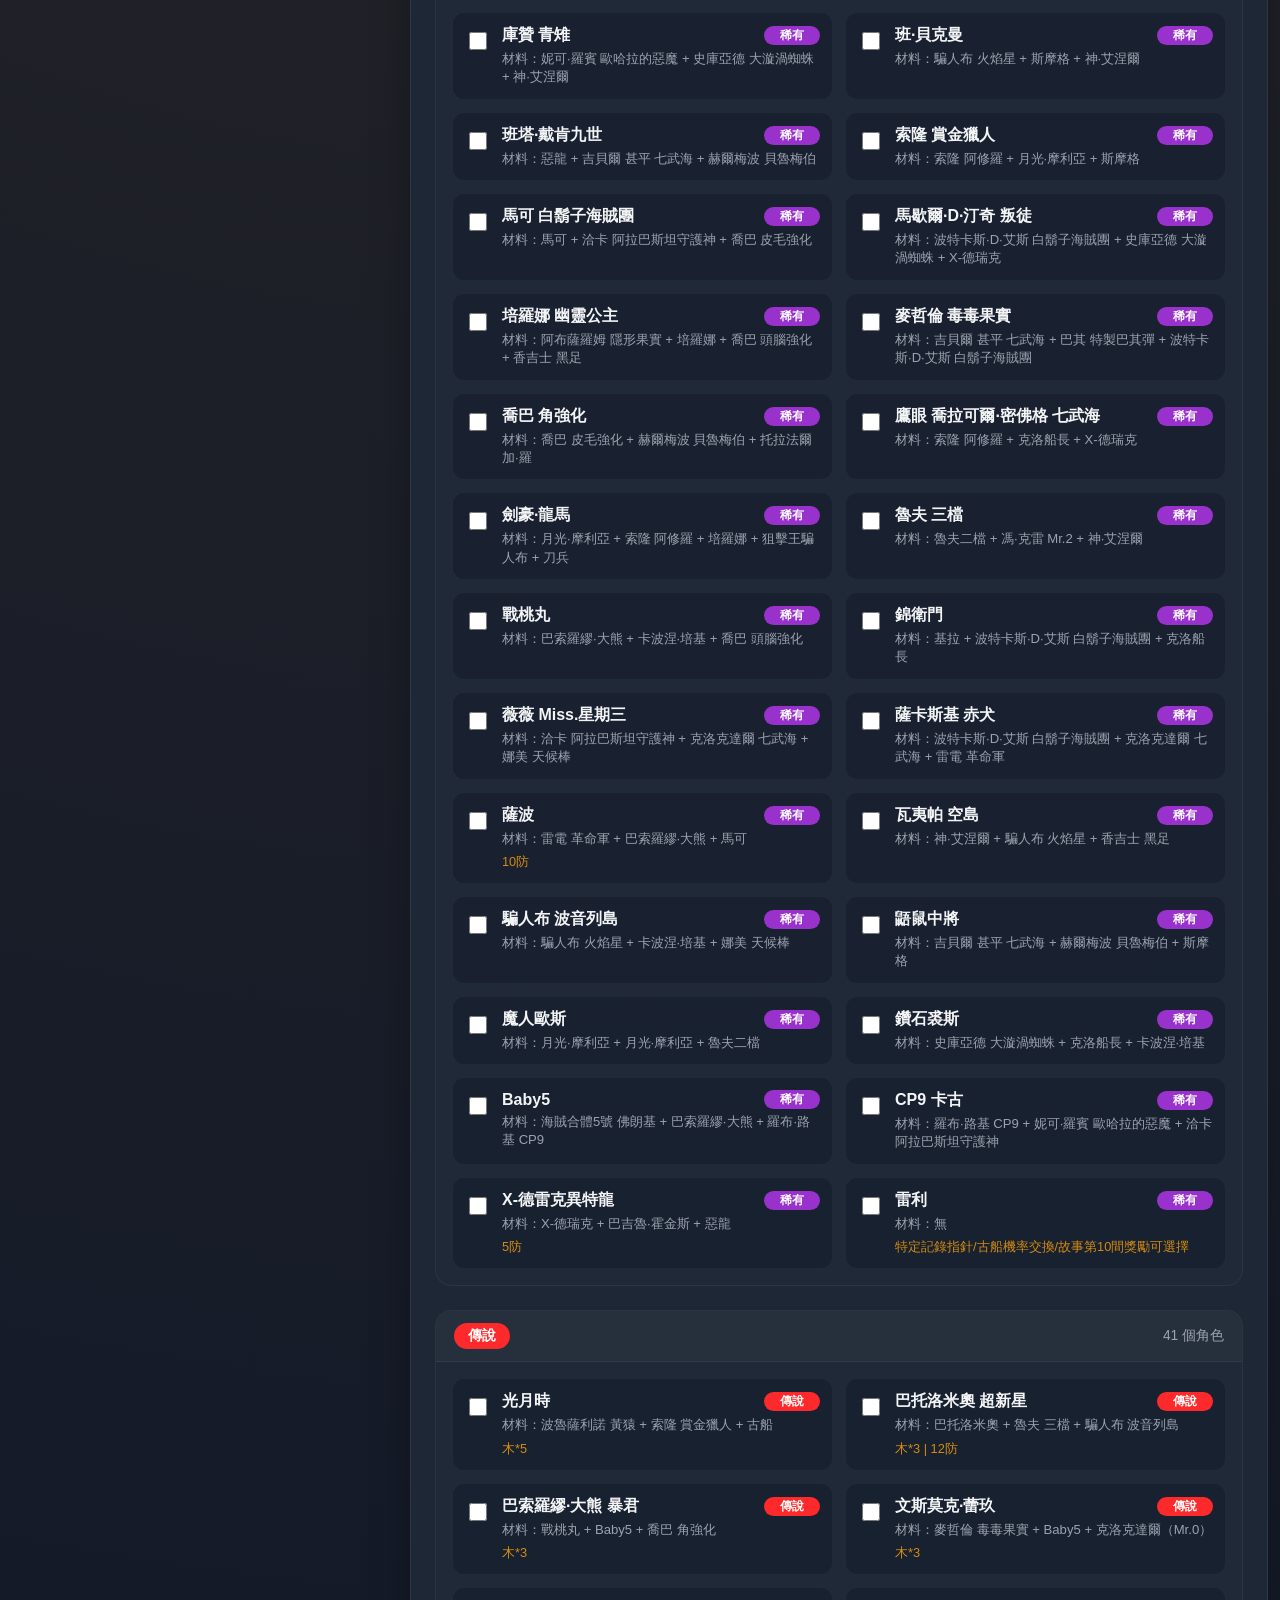
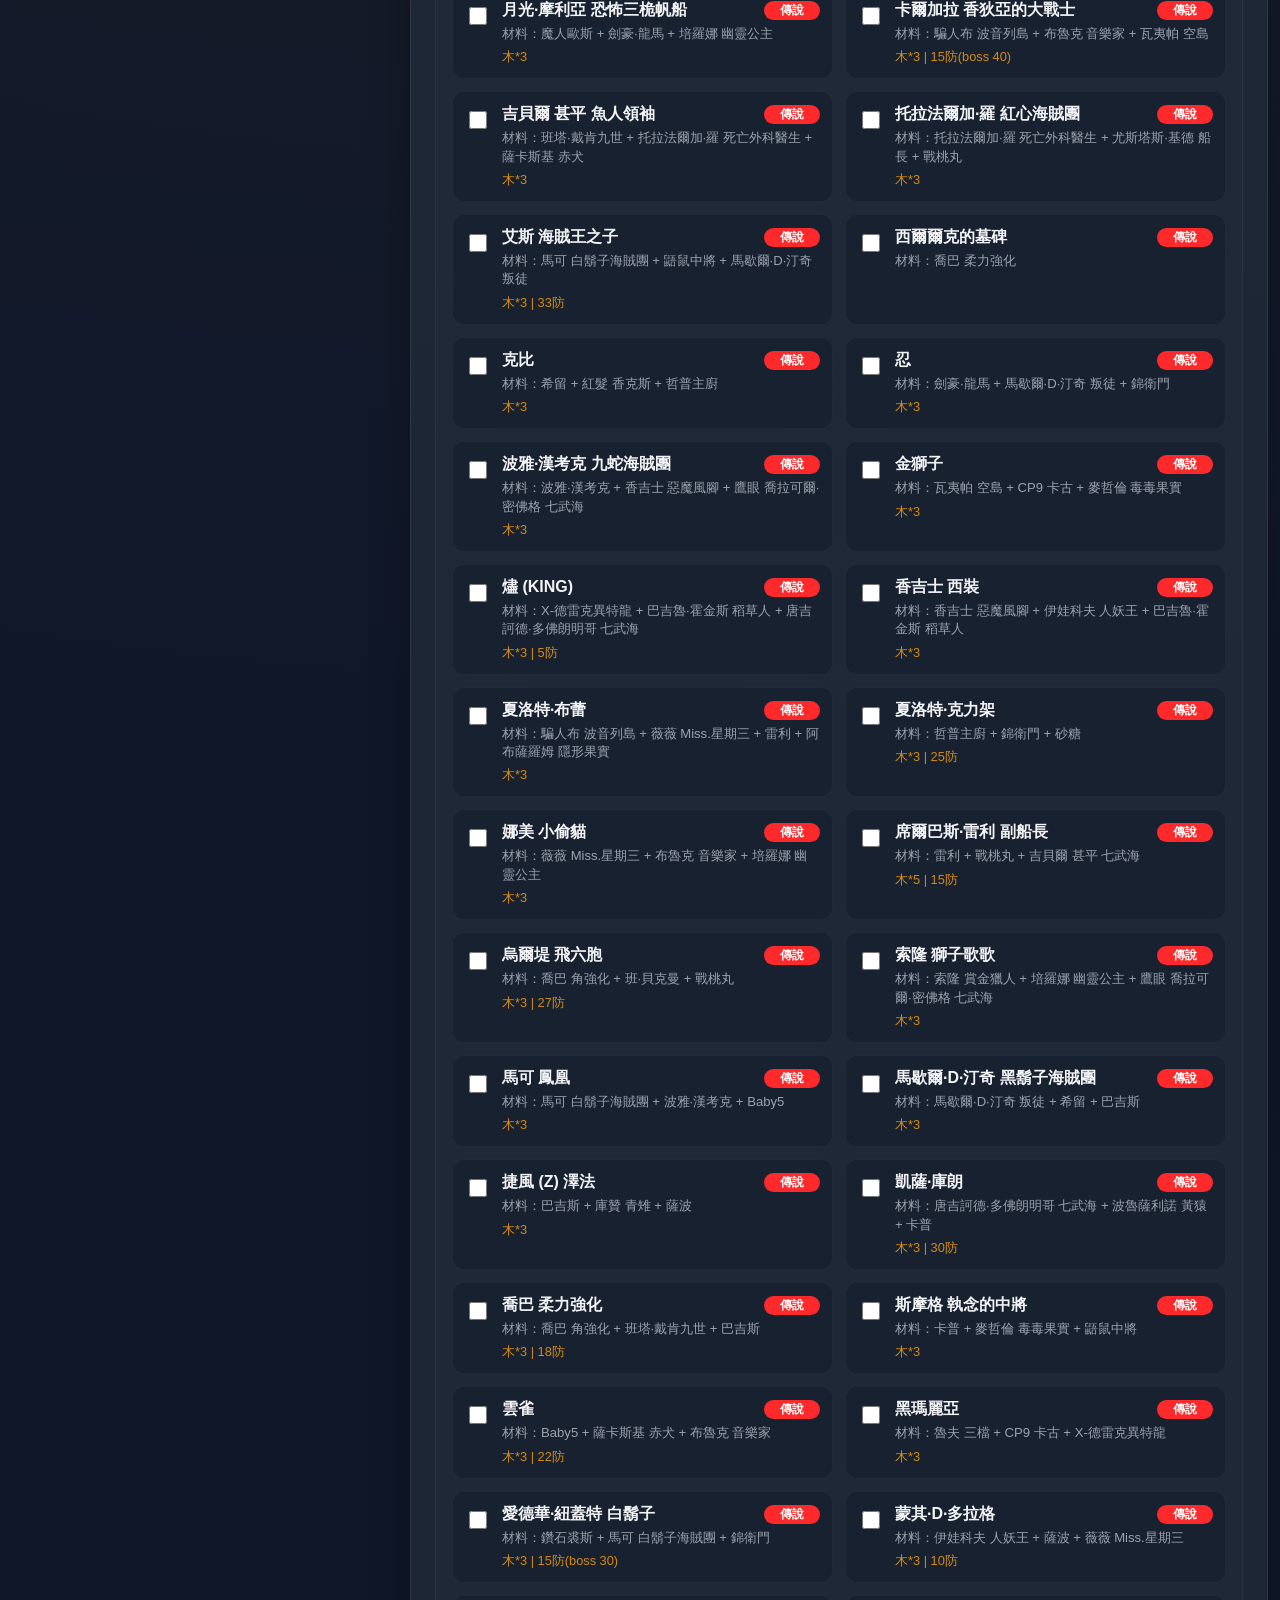
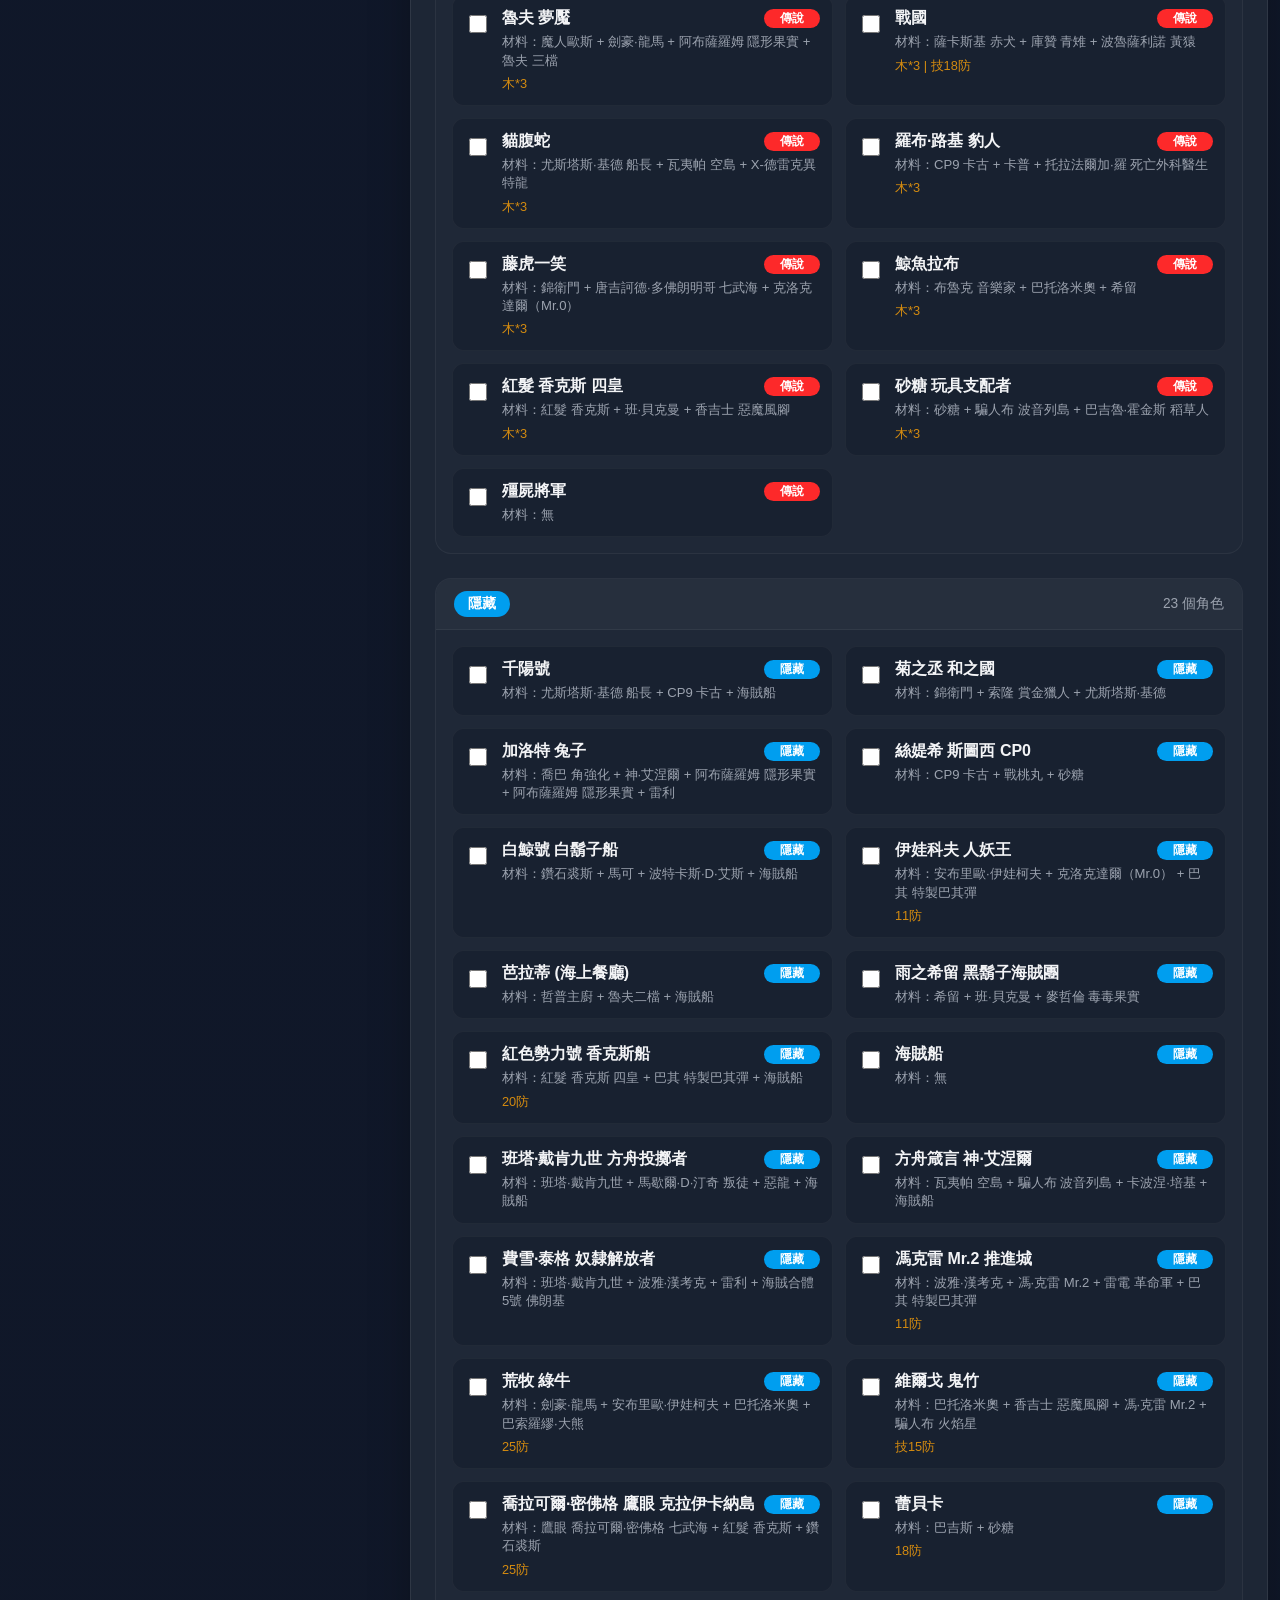
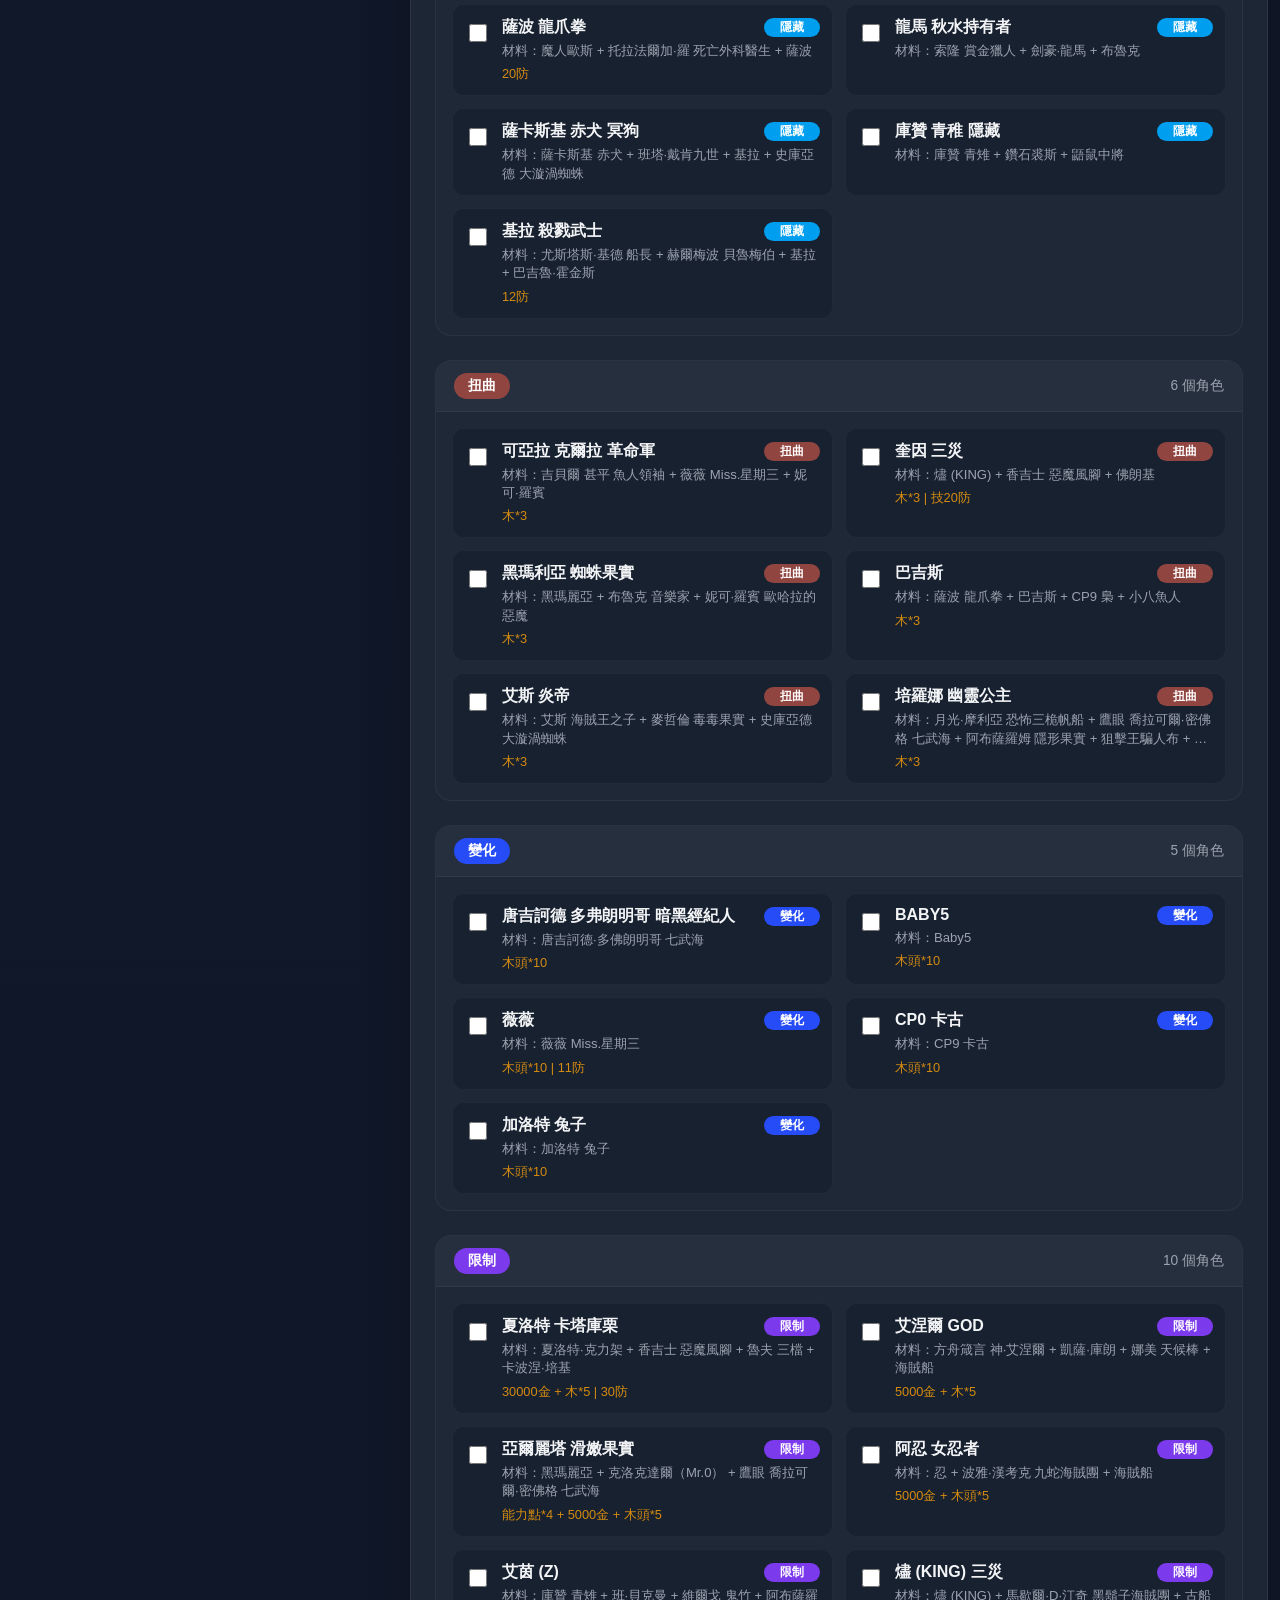
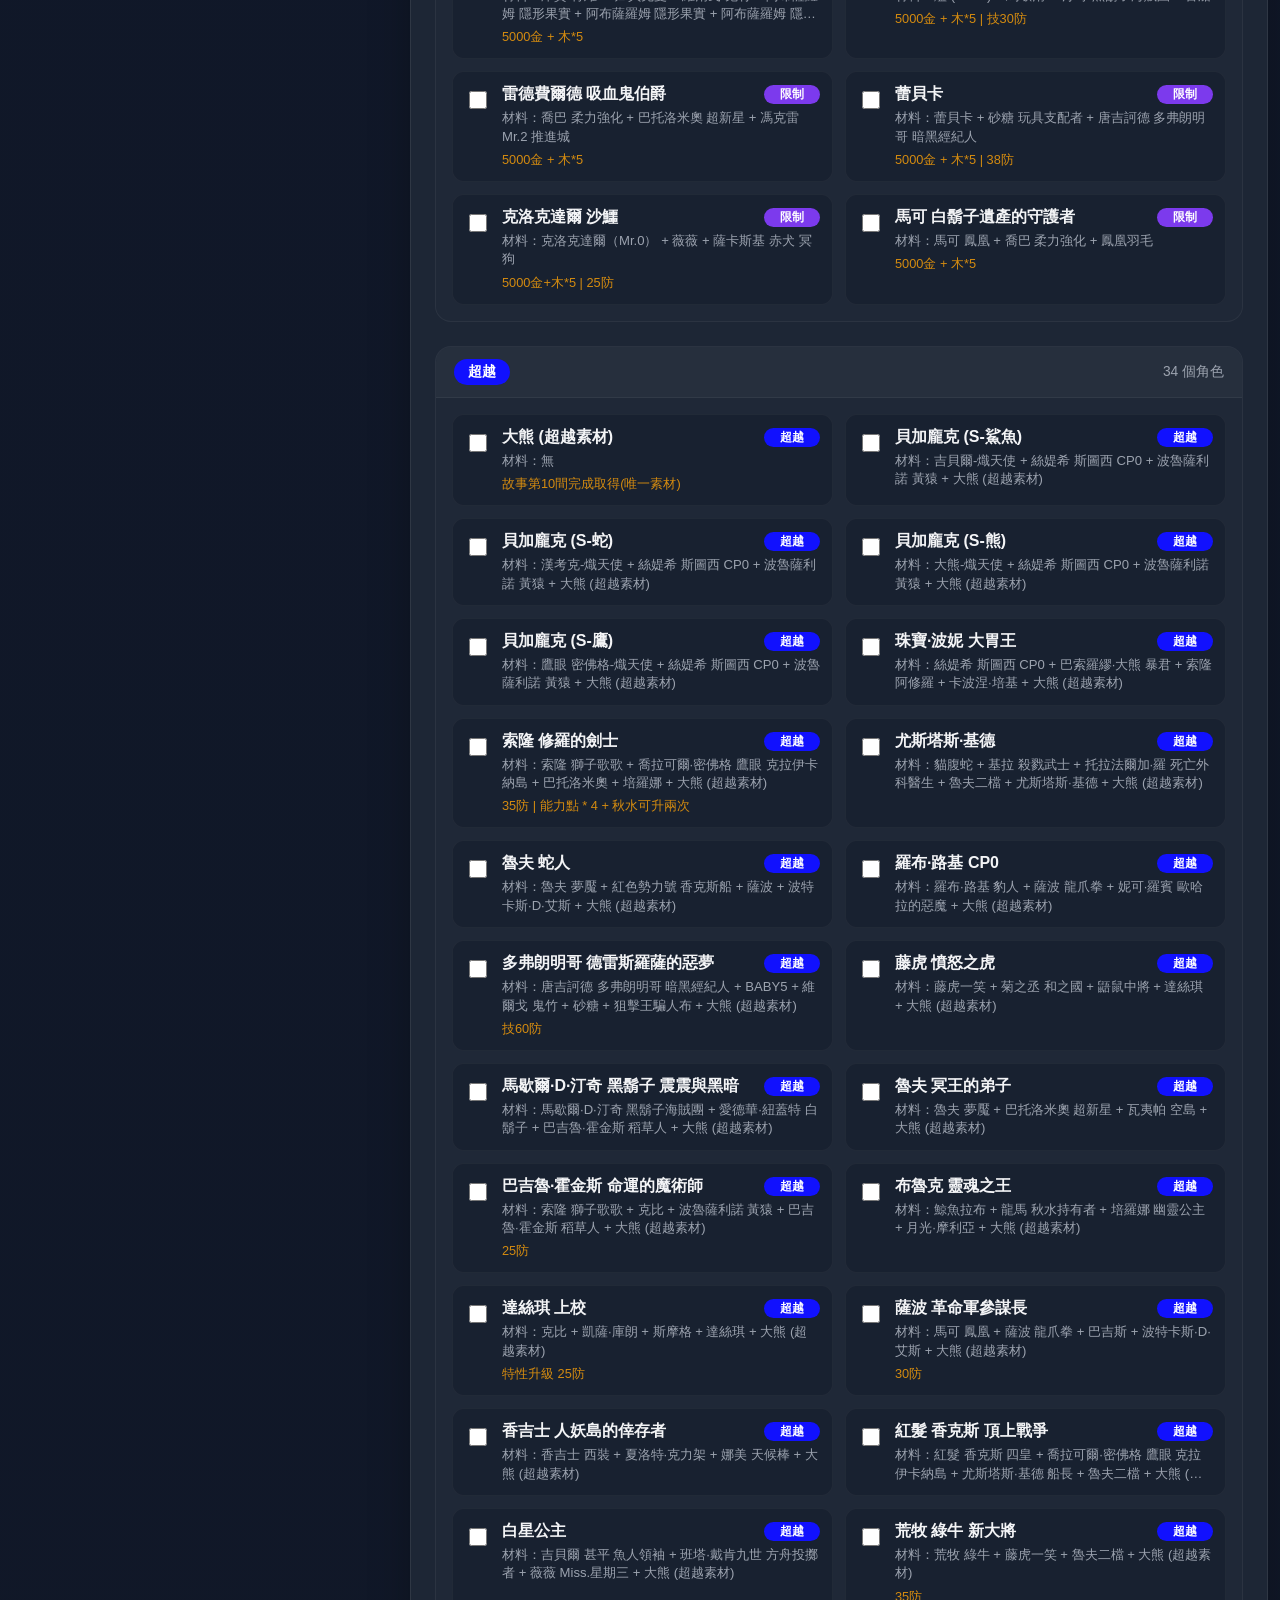
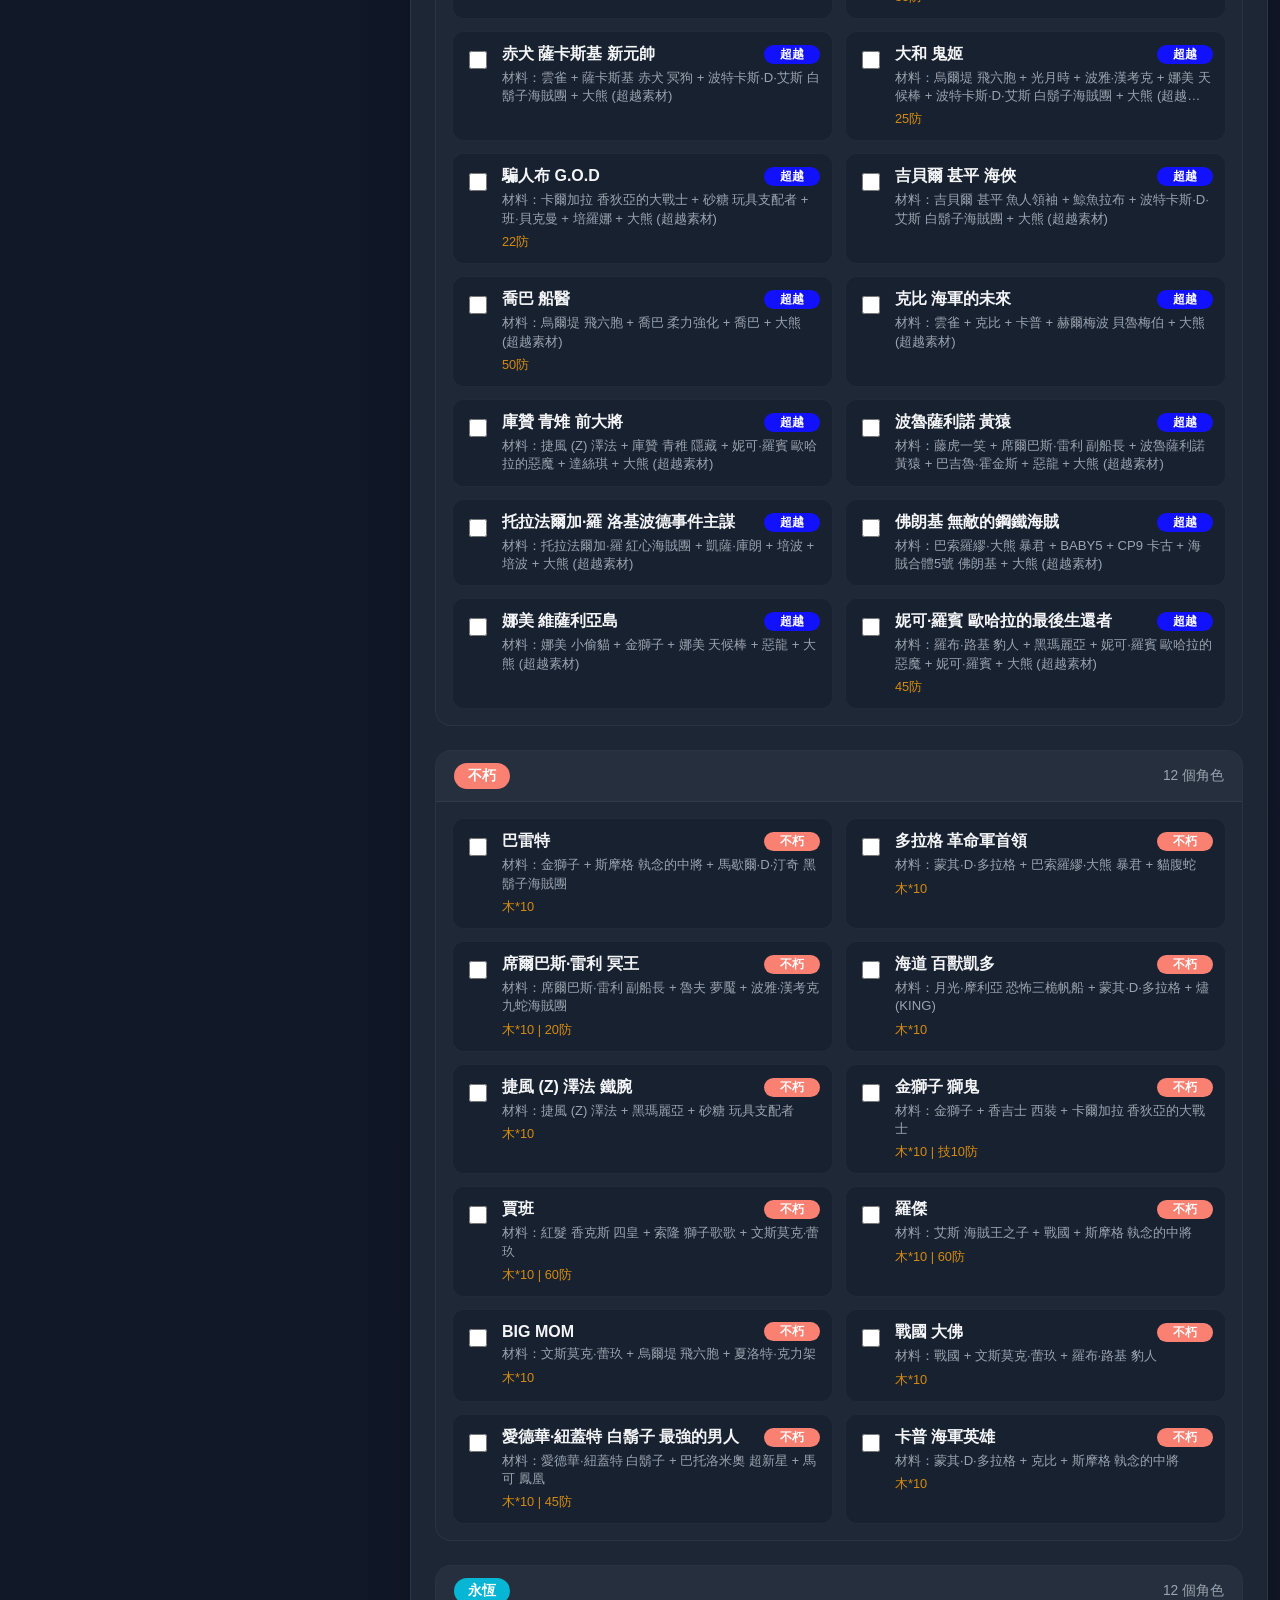
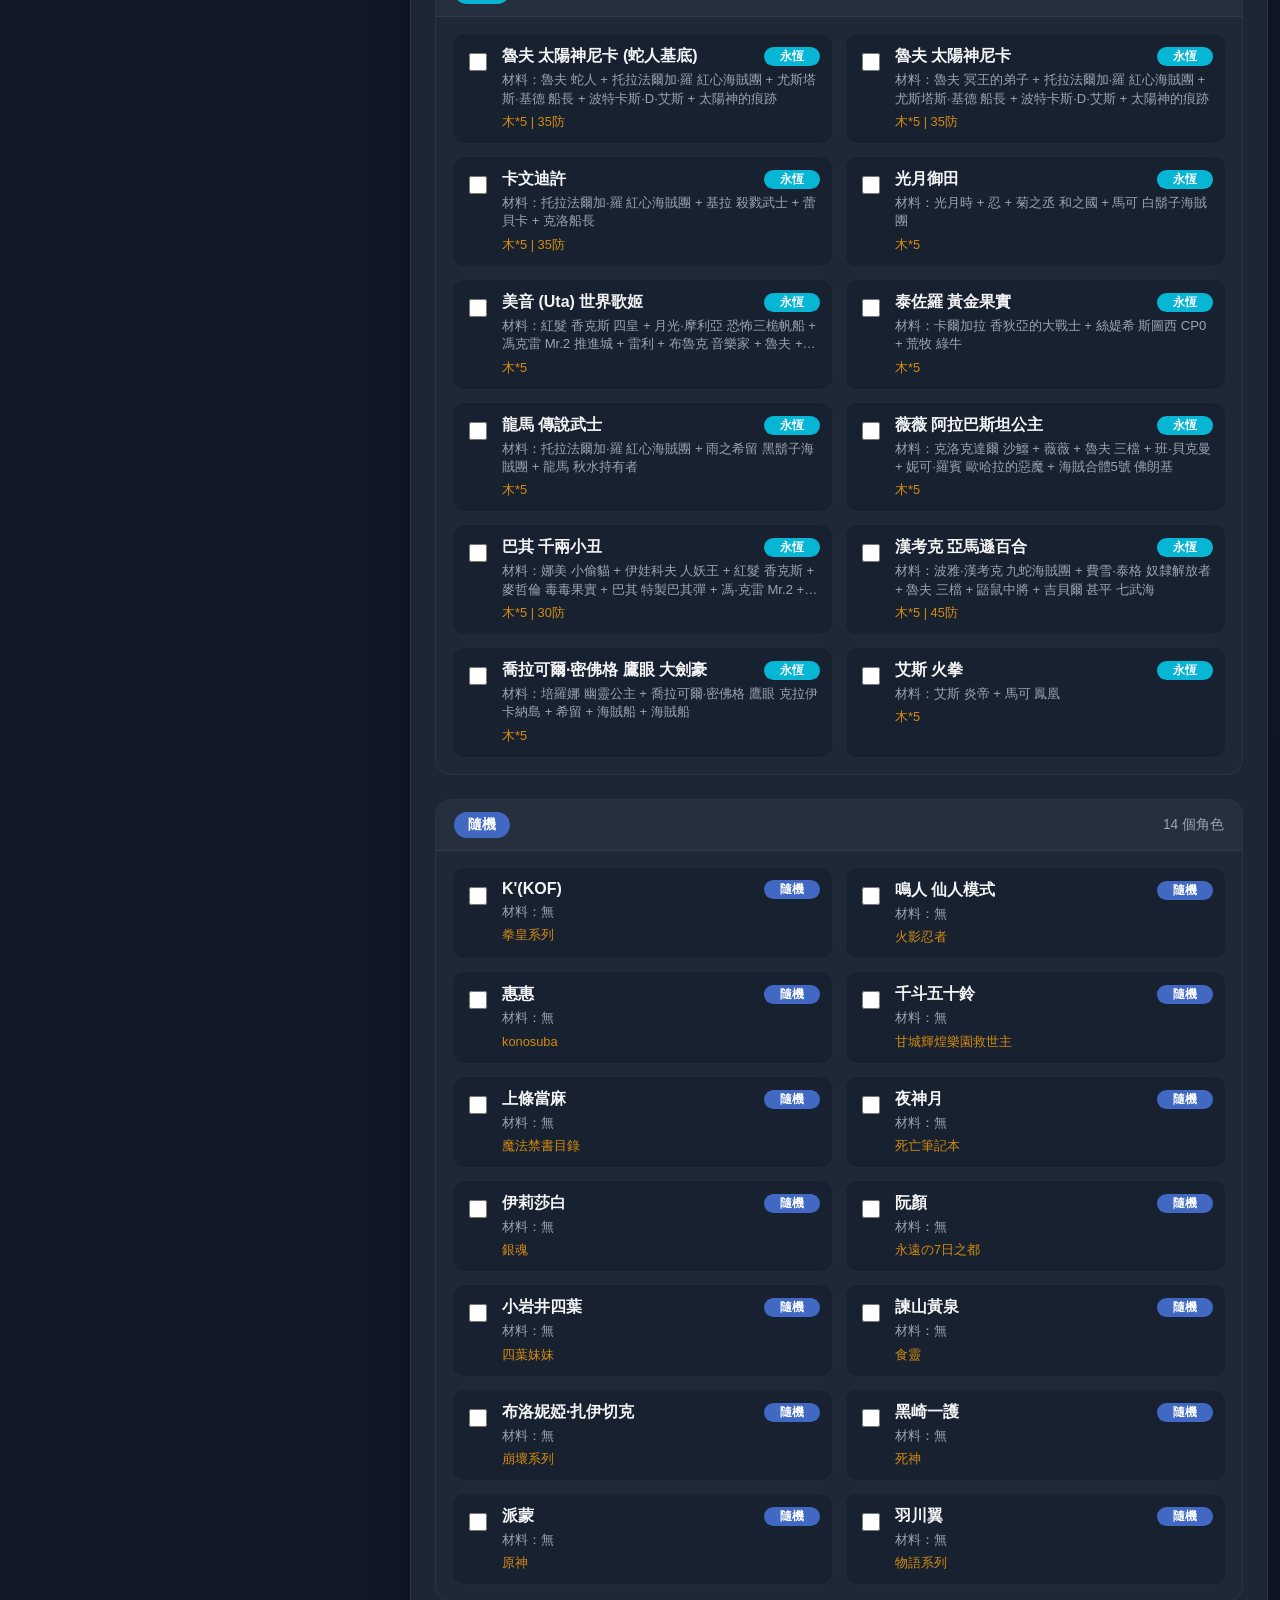
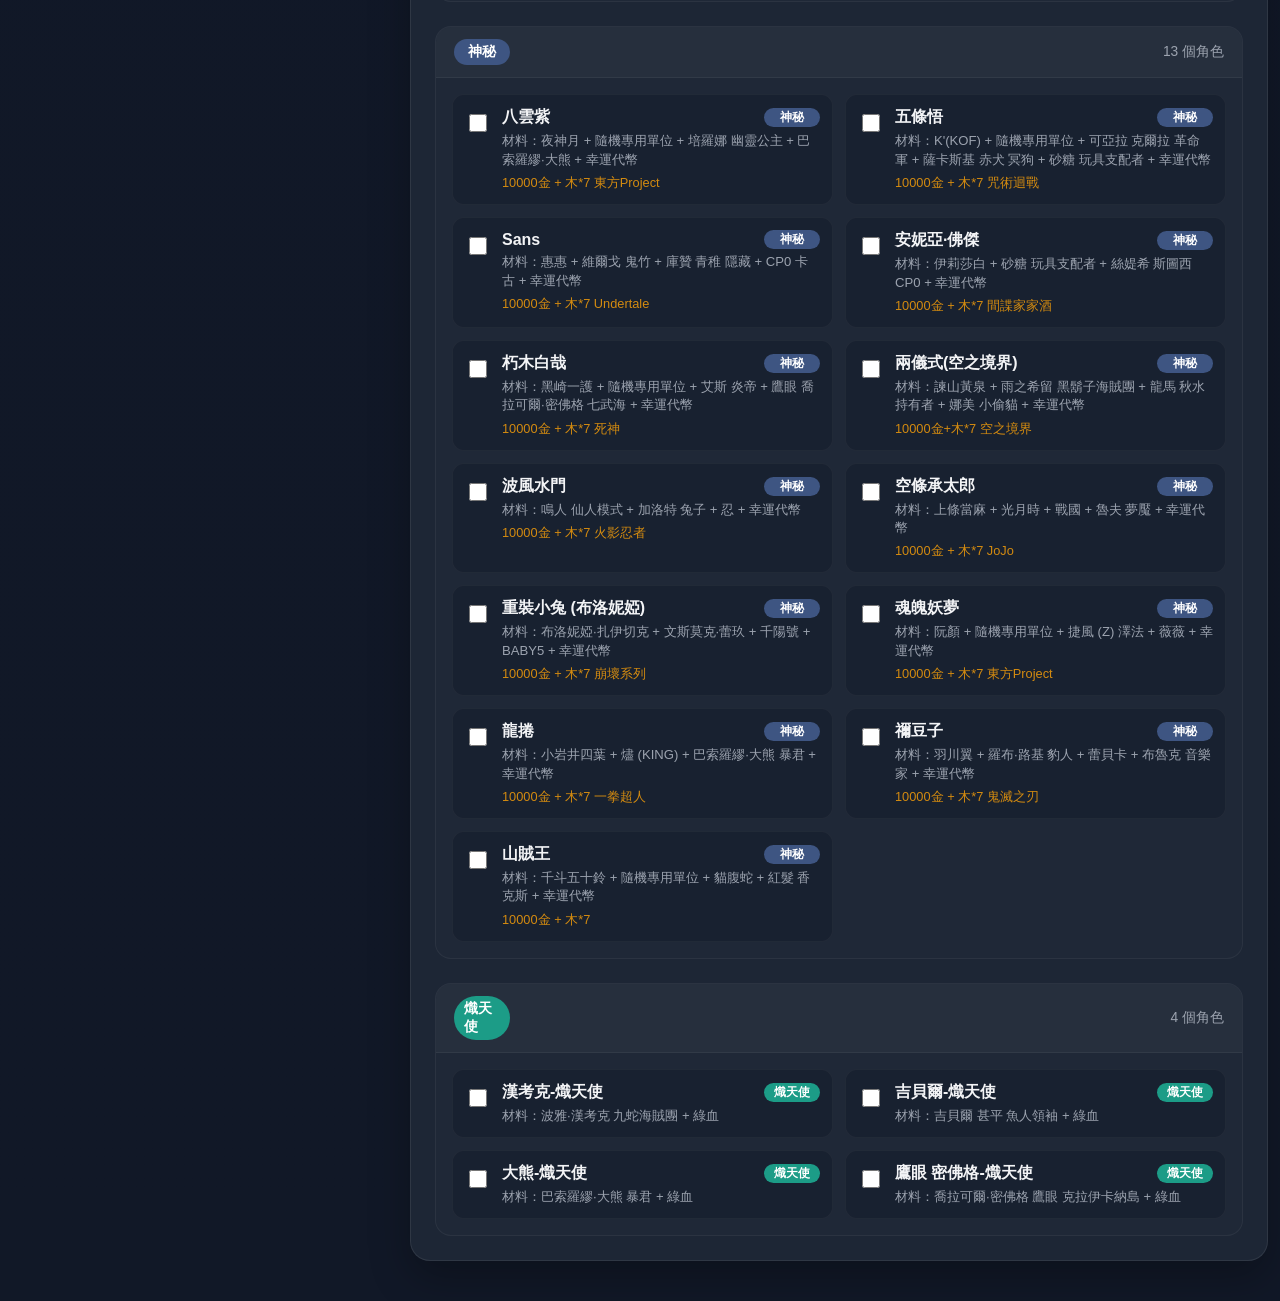
==== commit 5c596586: "補緩速腳色" ====
--- a/comp.html
+++ b/comp.html
@@ -6,12 +6,12 @@
     <meta name="viewport" content="width=device-width, initial-scale=1.0">
     <title>ORD 隊伍組成</title>
     <link rel="manifest" href="/manifest.json">
-    <script src="/pwa-init.js?v=260627001"></script>
+    <script src="/pwa-init.js?v=260627002"></script>
     <meta name="mobile-web-app-capable" content="yes">
     <meta name="apple-mobile-web-app-status-bar-style" content="black">
     <link rel="apple-touch-icon" href="/resource/192x192.png">
-    <link rel="stylesheet" href="css/styles.css?v=260627001">
-    <script src="js/shared/wc-navbar.js?v=260627001"></script>
+    <link rel="stylesheet" href="css/styles.css?v=260627002">
+    <script src="js/shared/wc-navbar.js?v=260627002"></script>
     <style>
     .team-tab-btn {
         background-color: #2a2a2a; /* 根據你原本的暗色背景調整 */
@@ -143,10 +143,10 @@
         </div>
     </div>
 
-    <script src="js/ord_data.js?v=260627001"></script>
-    <script src="js/shared/app-shared.js?v=260627001"></script>
-    <script src="js/pages/comp-page.js?v=260627001"></script>
-    <script src="js/app.js?v=260627001"></script>
+    <script src="js/ord_data.js?v=260627002"></script>
+    <script src="js/shared/app-shared.js?v=260627002"></script>
+    <script src="js/pages/comp-page.js?v=260627002"></script>
+    <script src="js/app.js?v=260627002"></script>
 </body>
 
 </html>
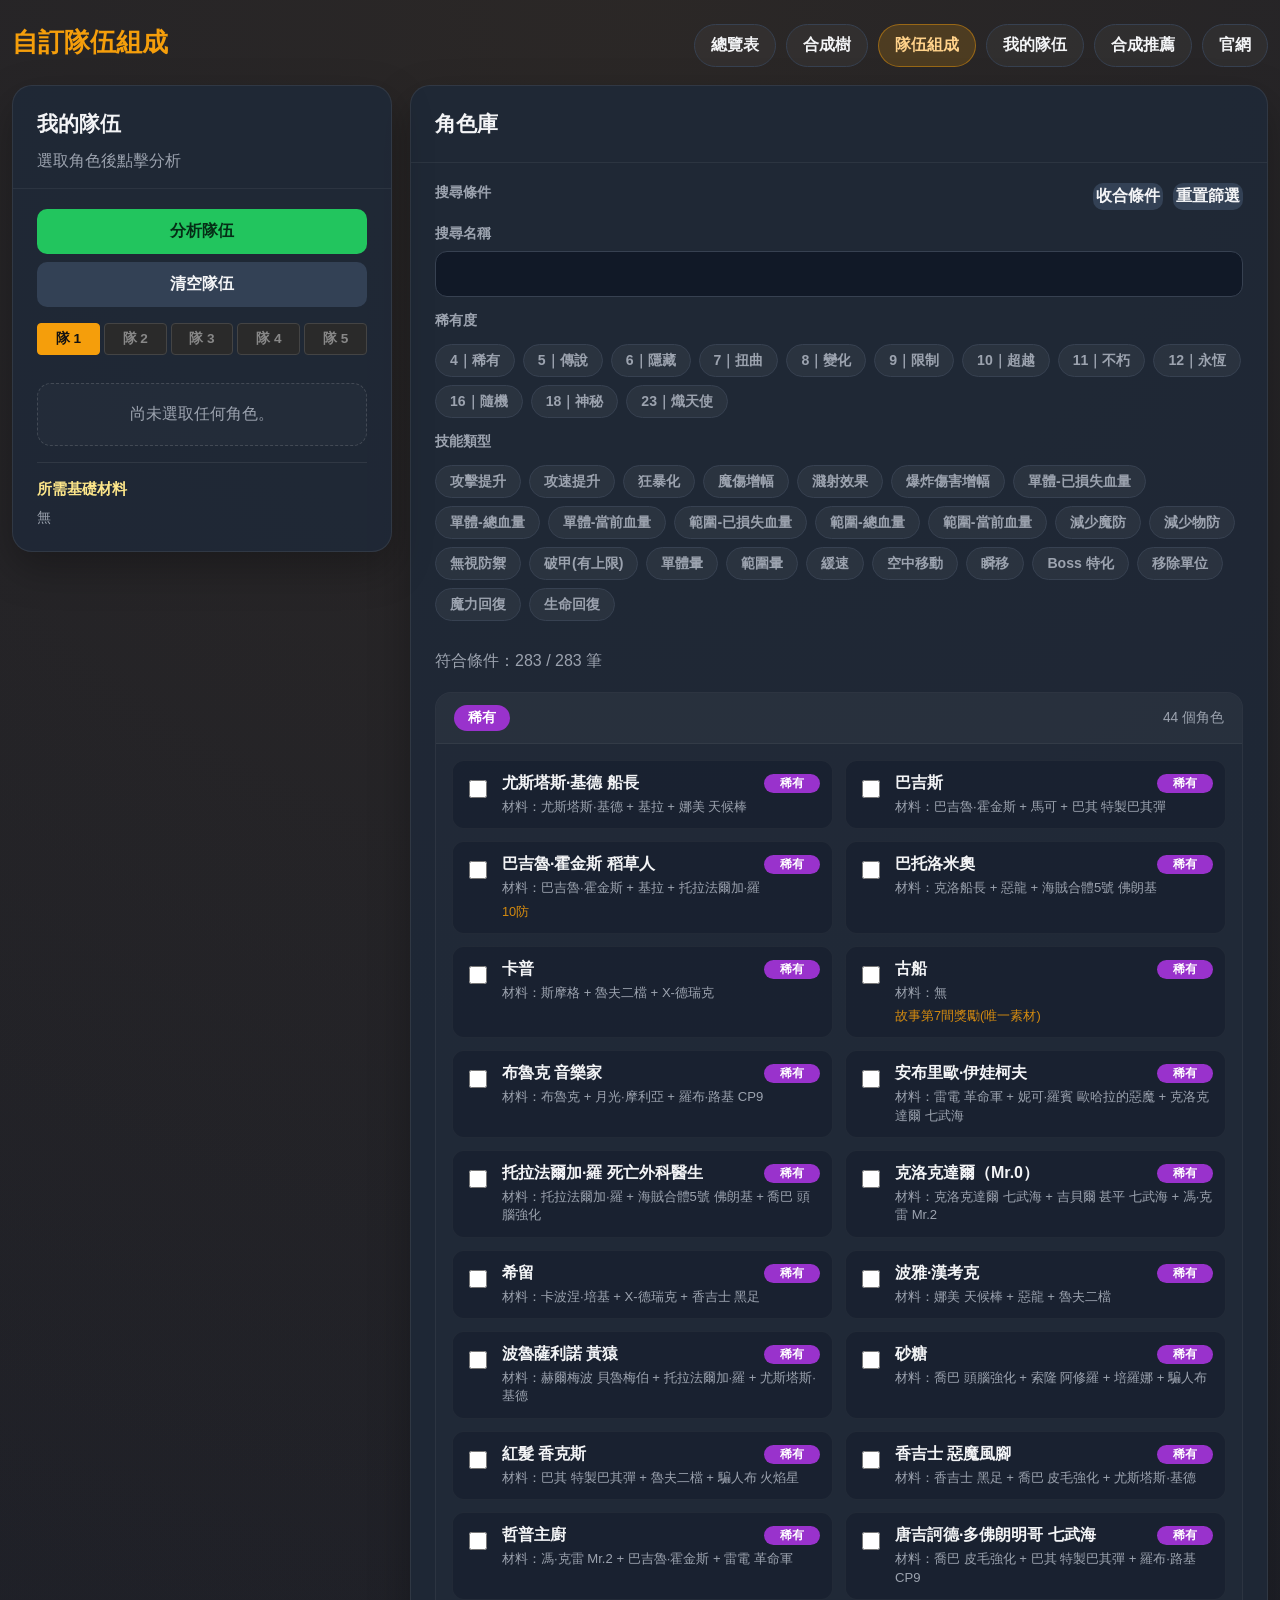
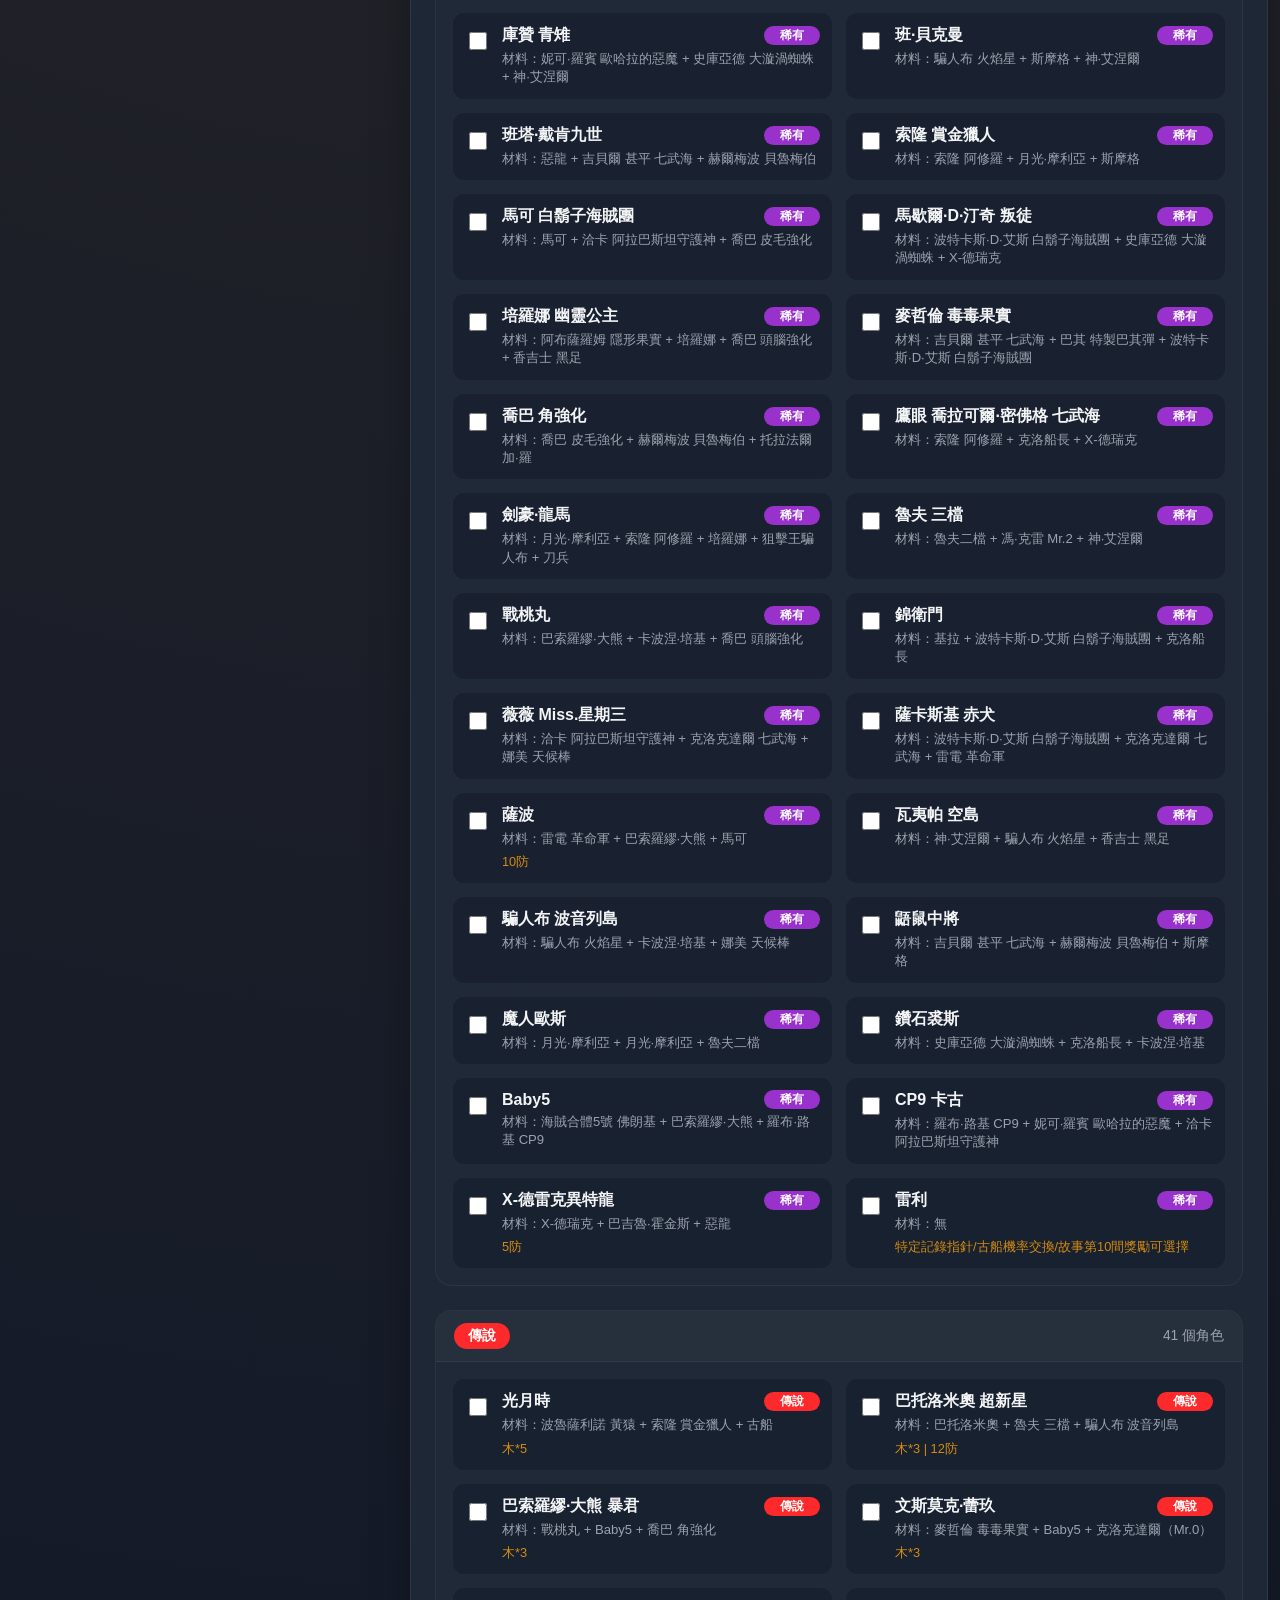
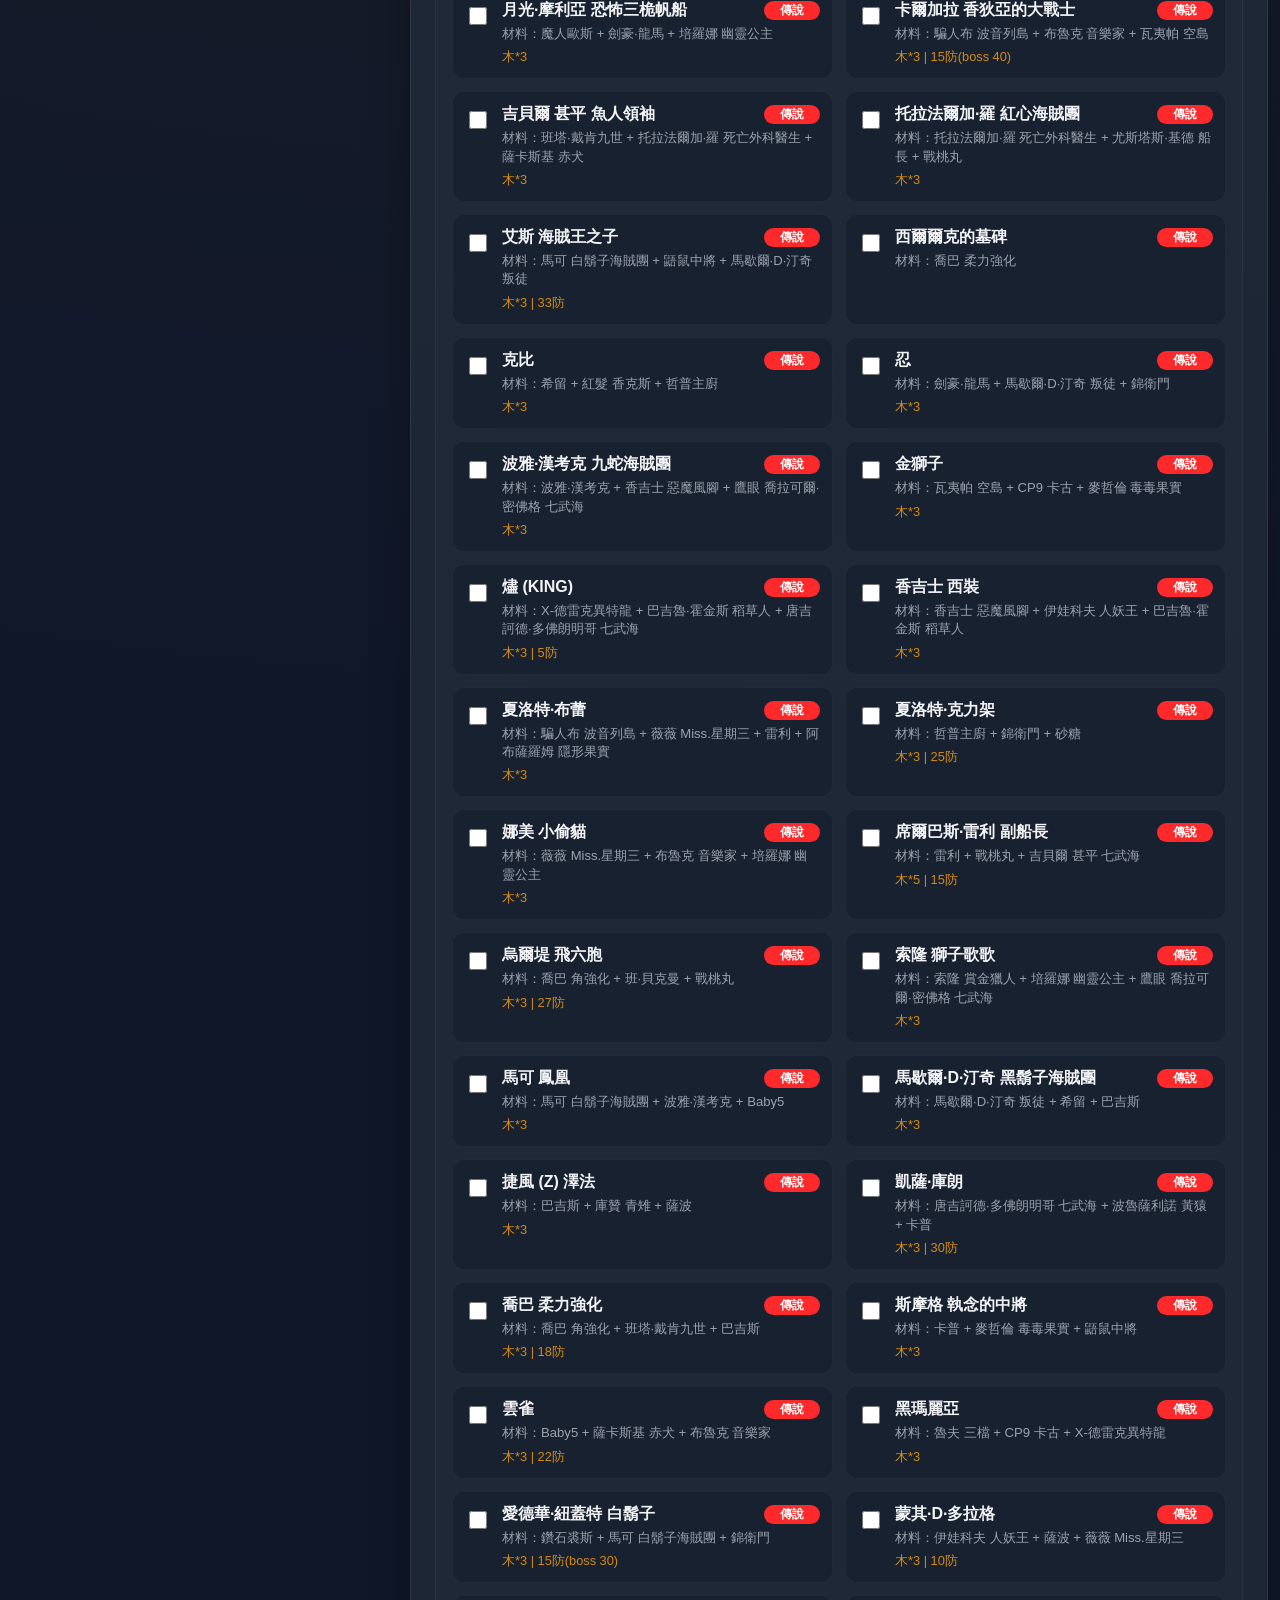
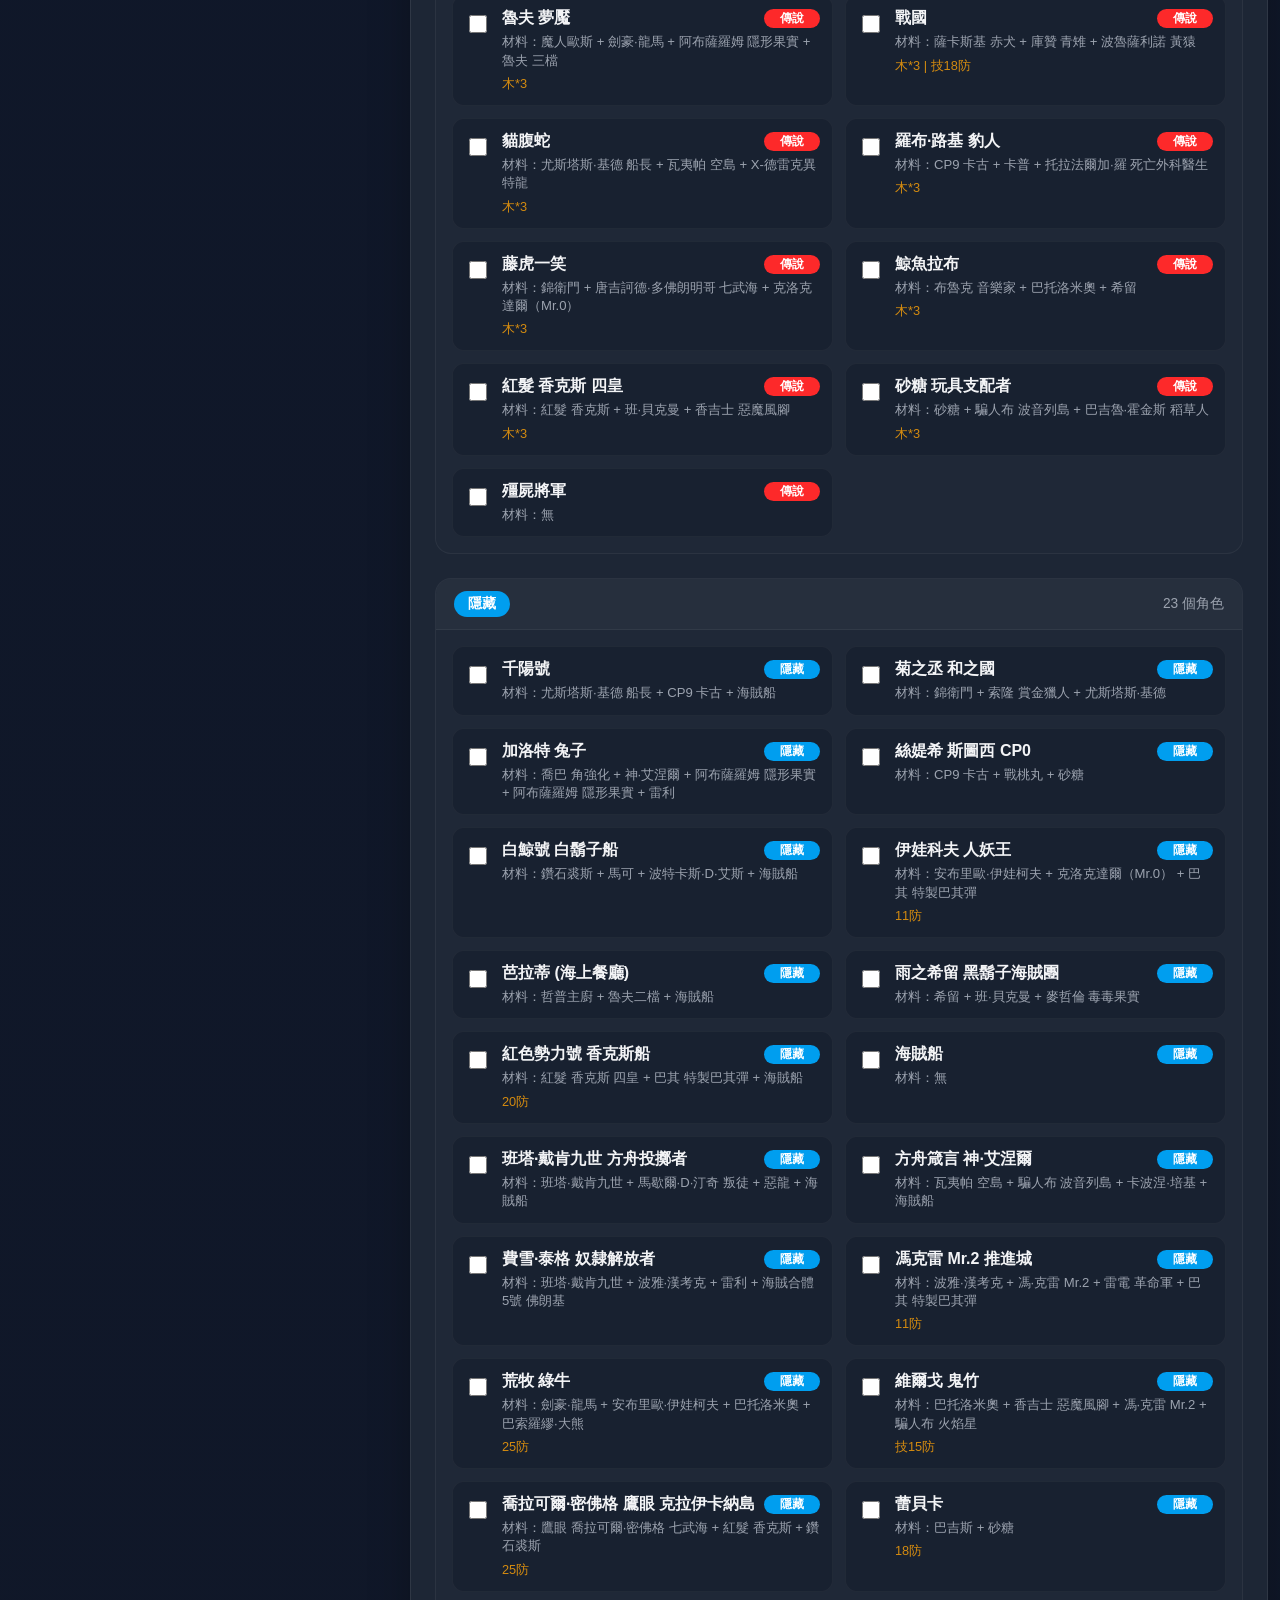
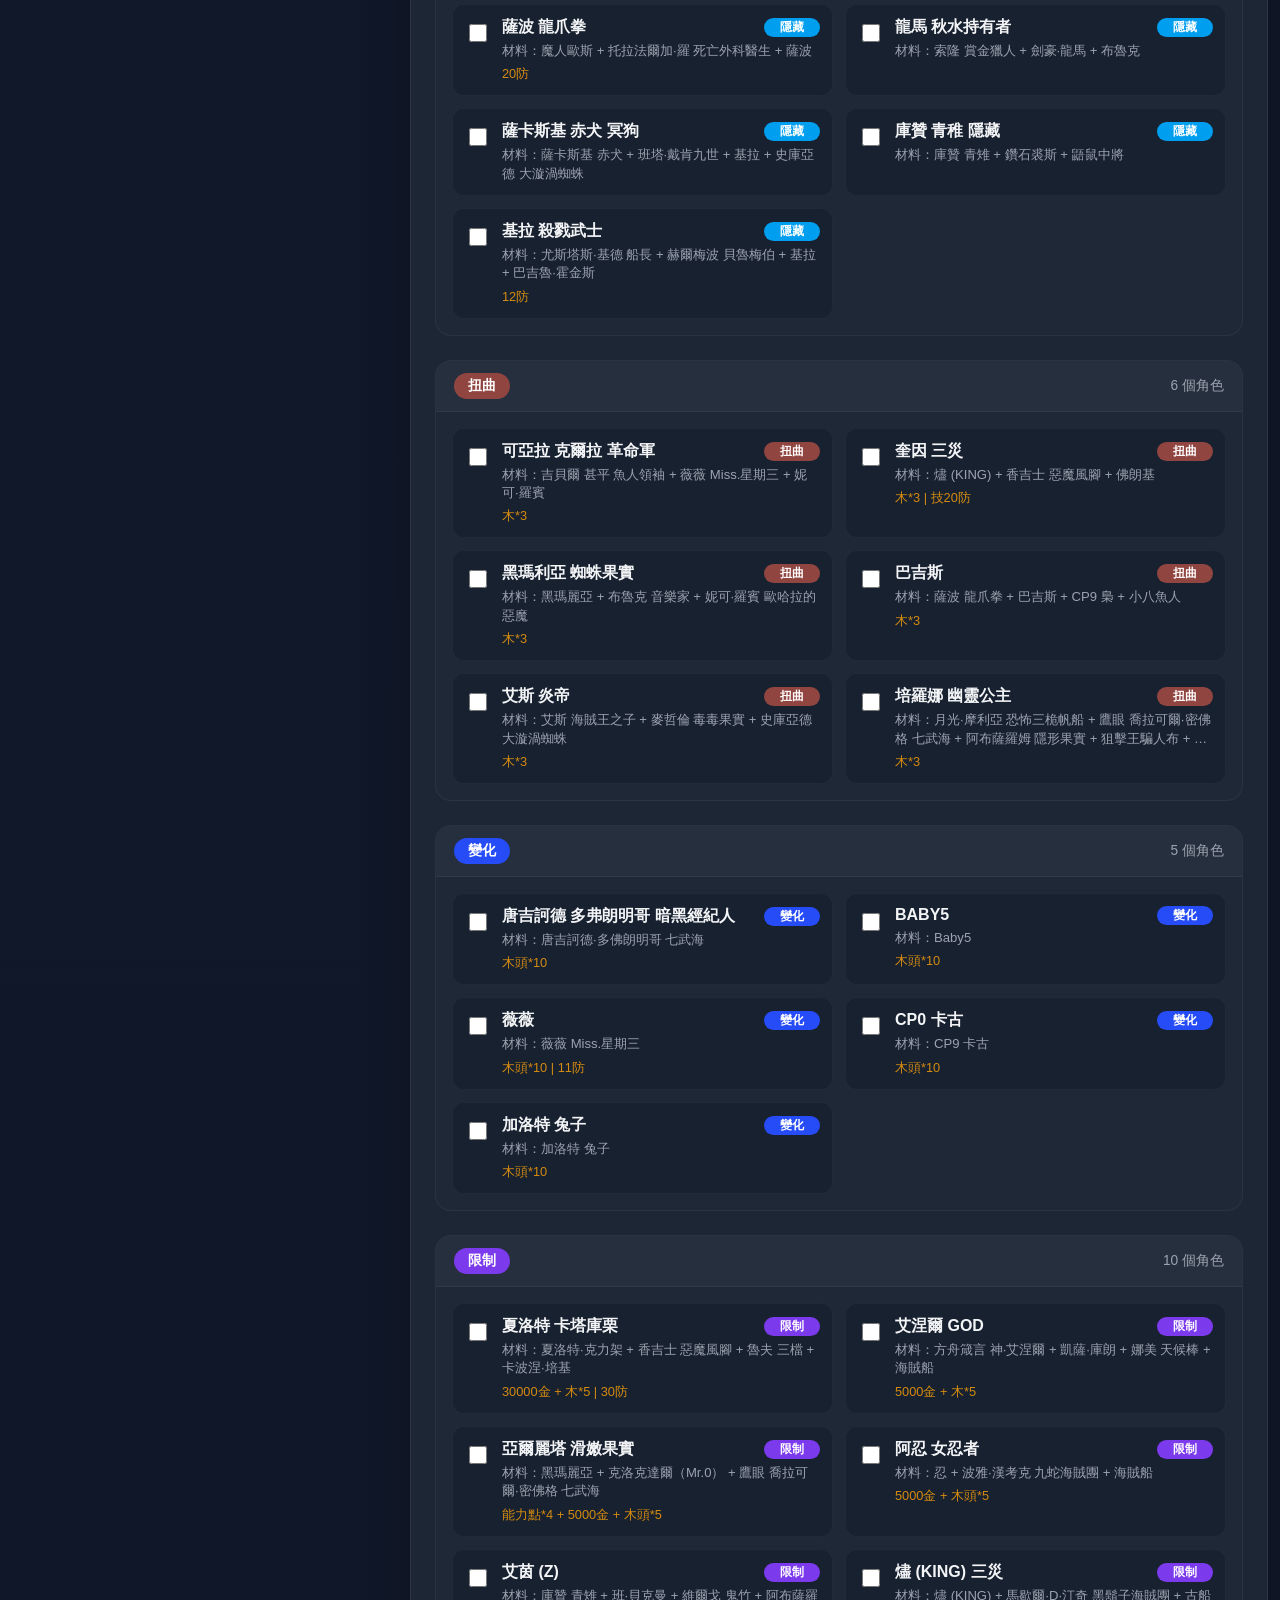
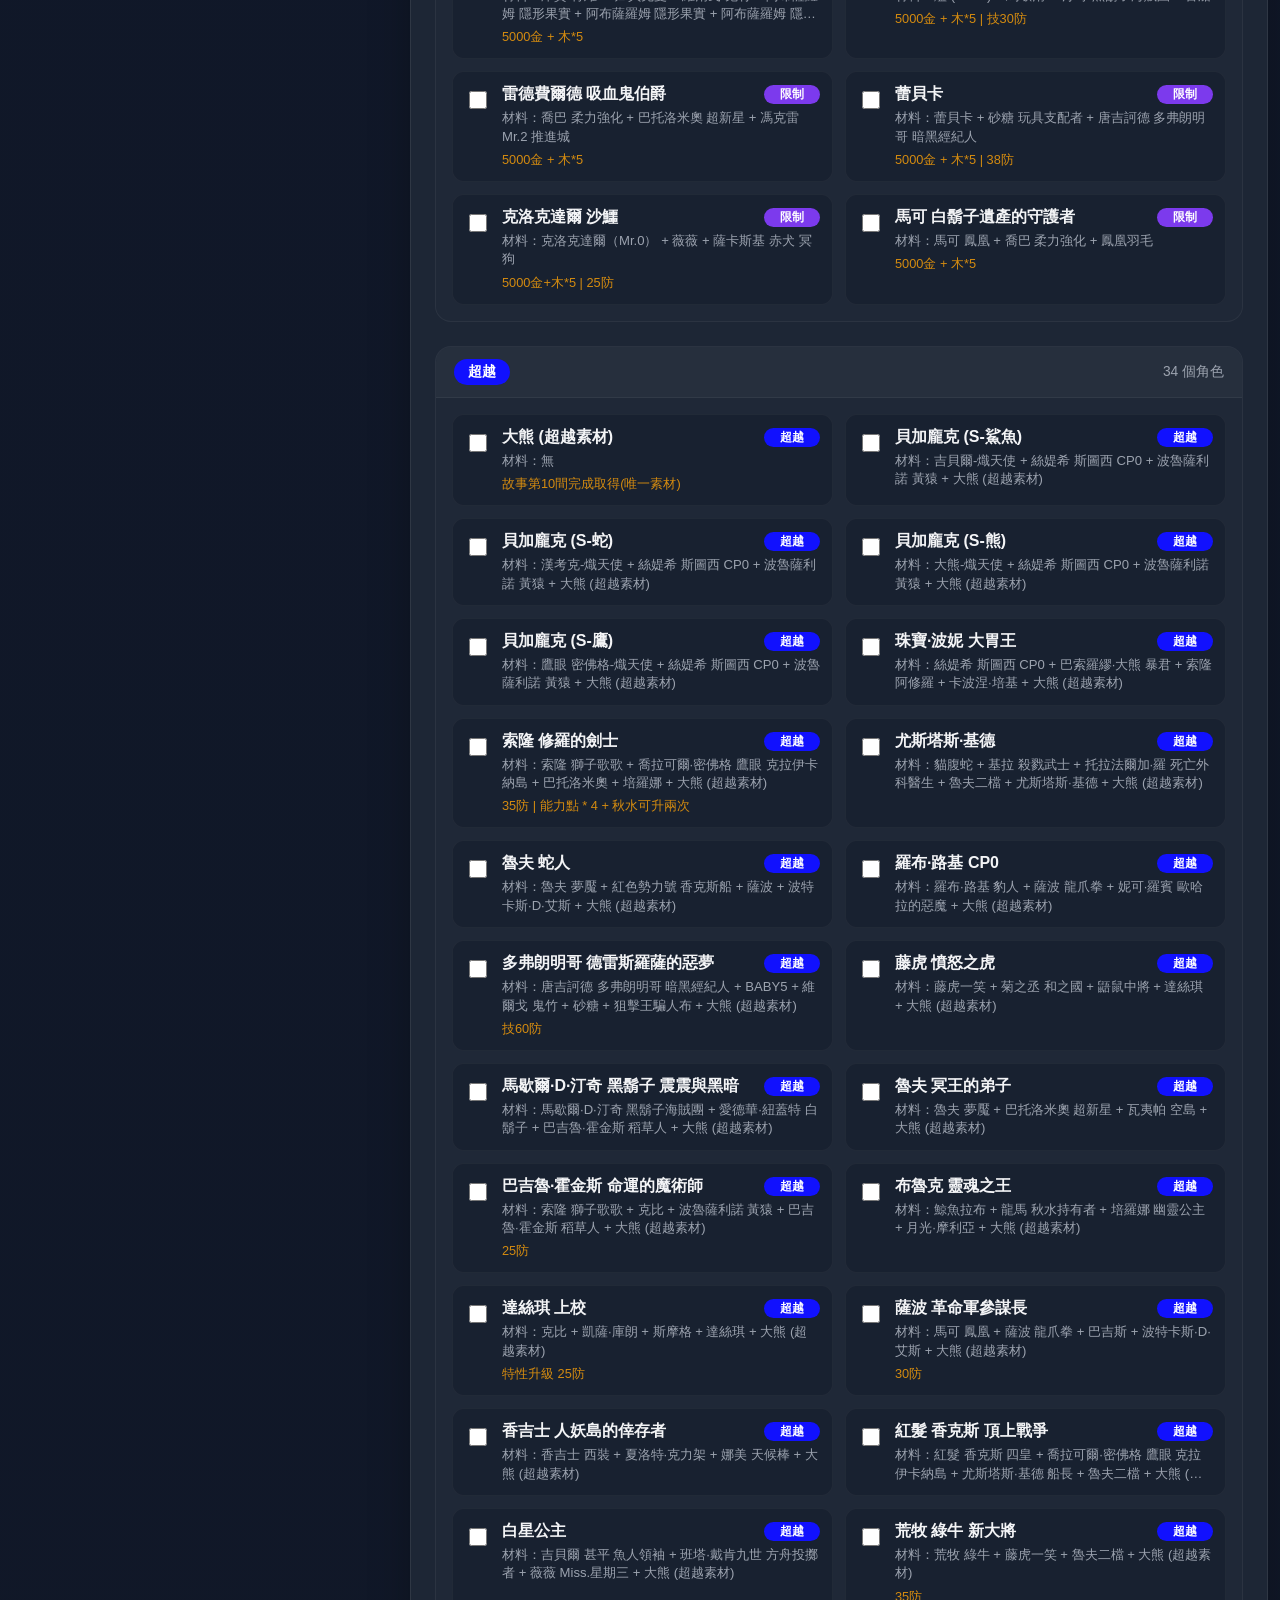
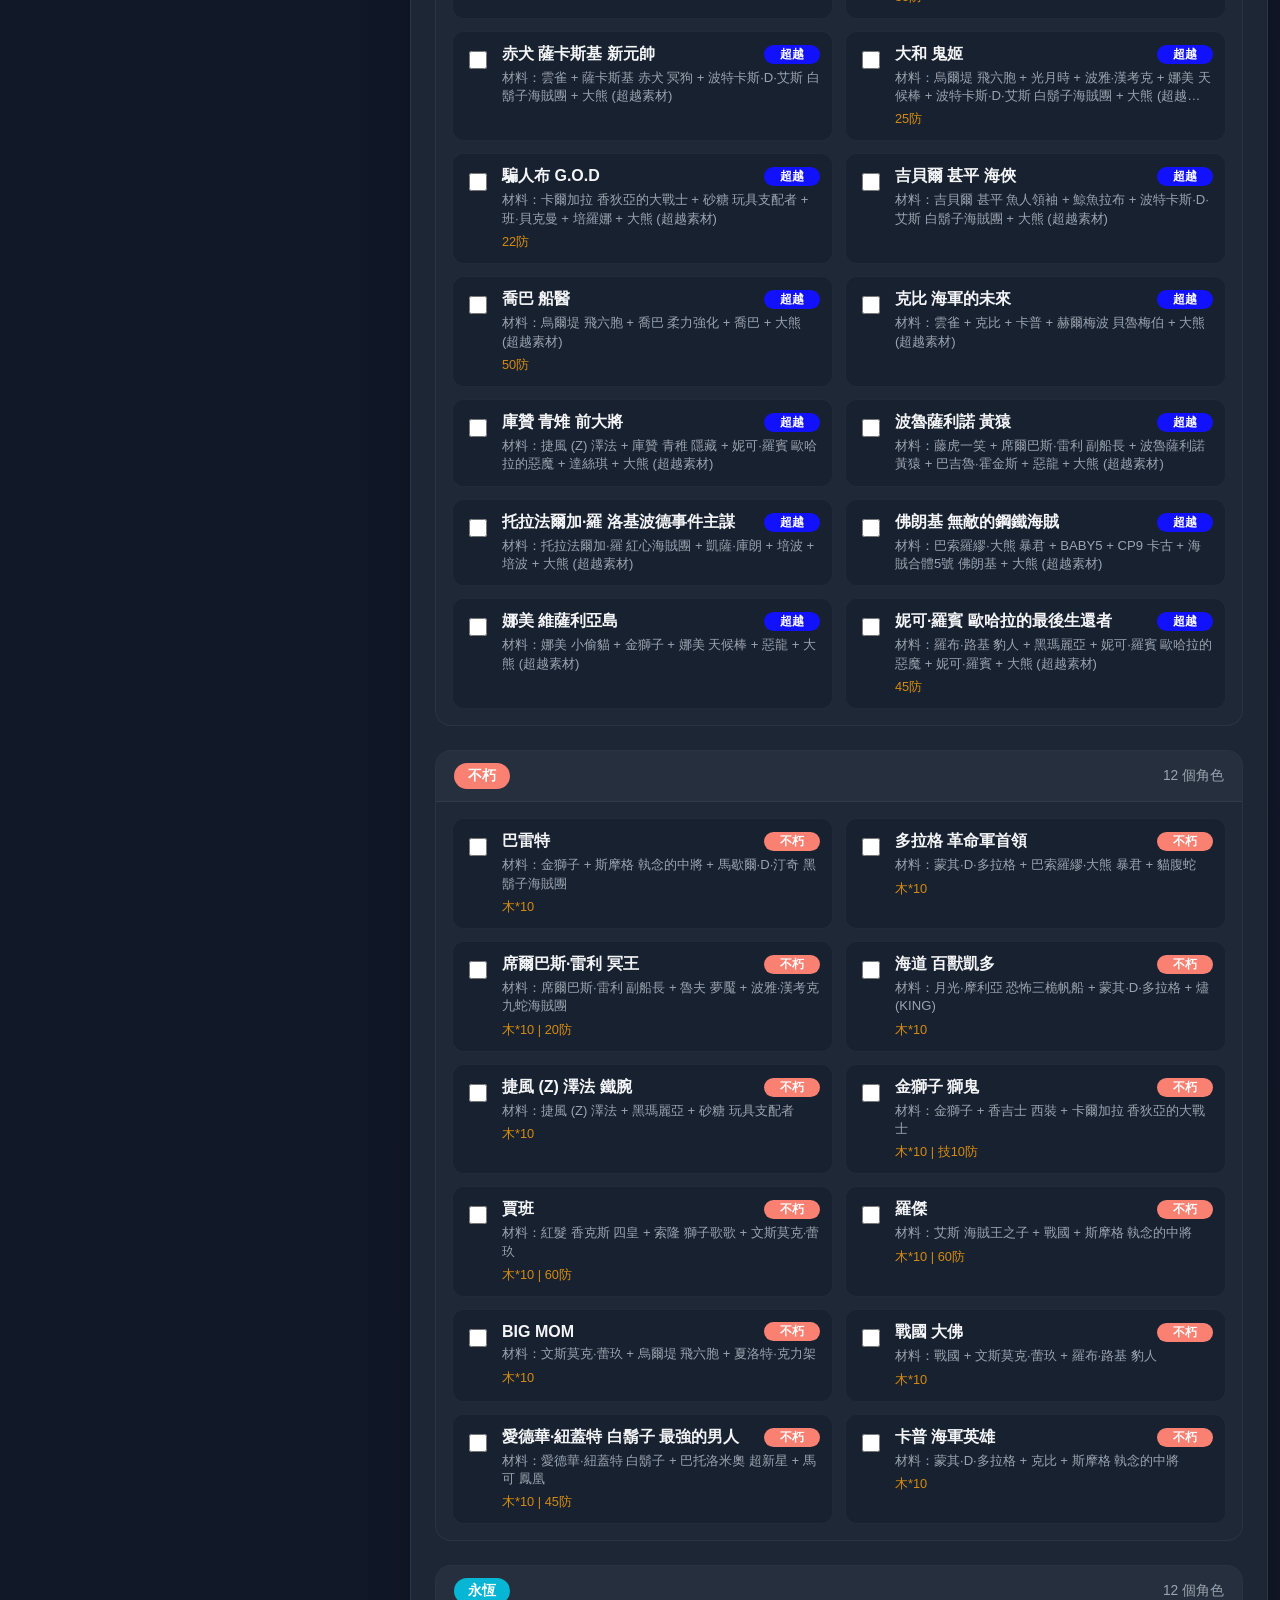
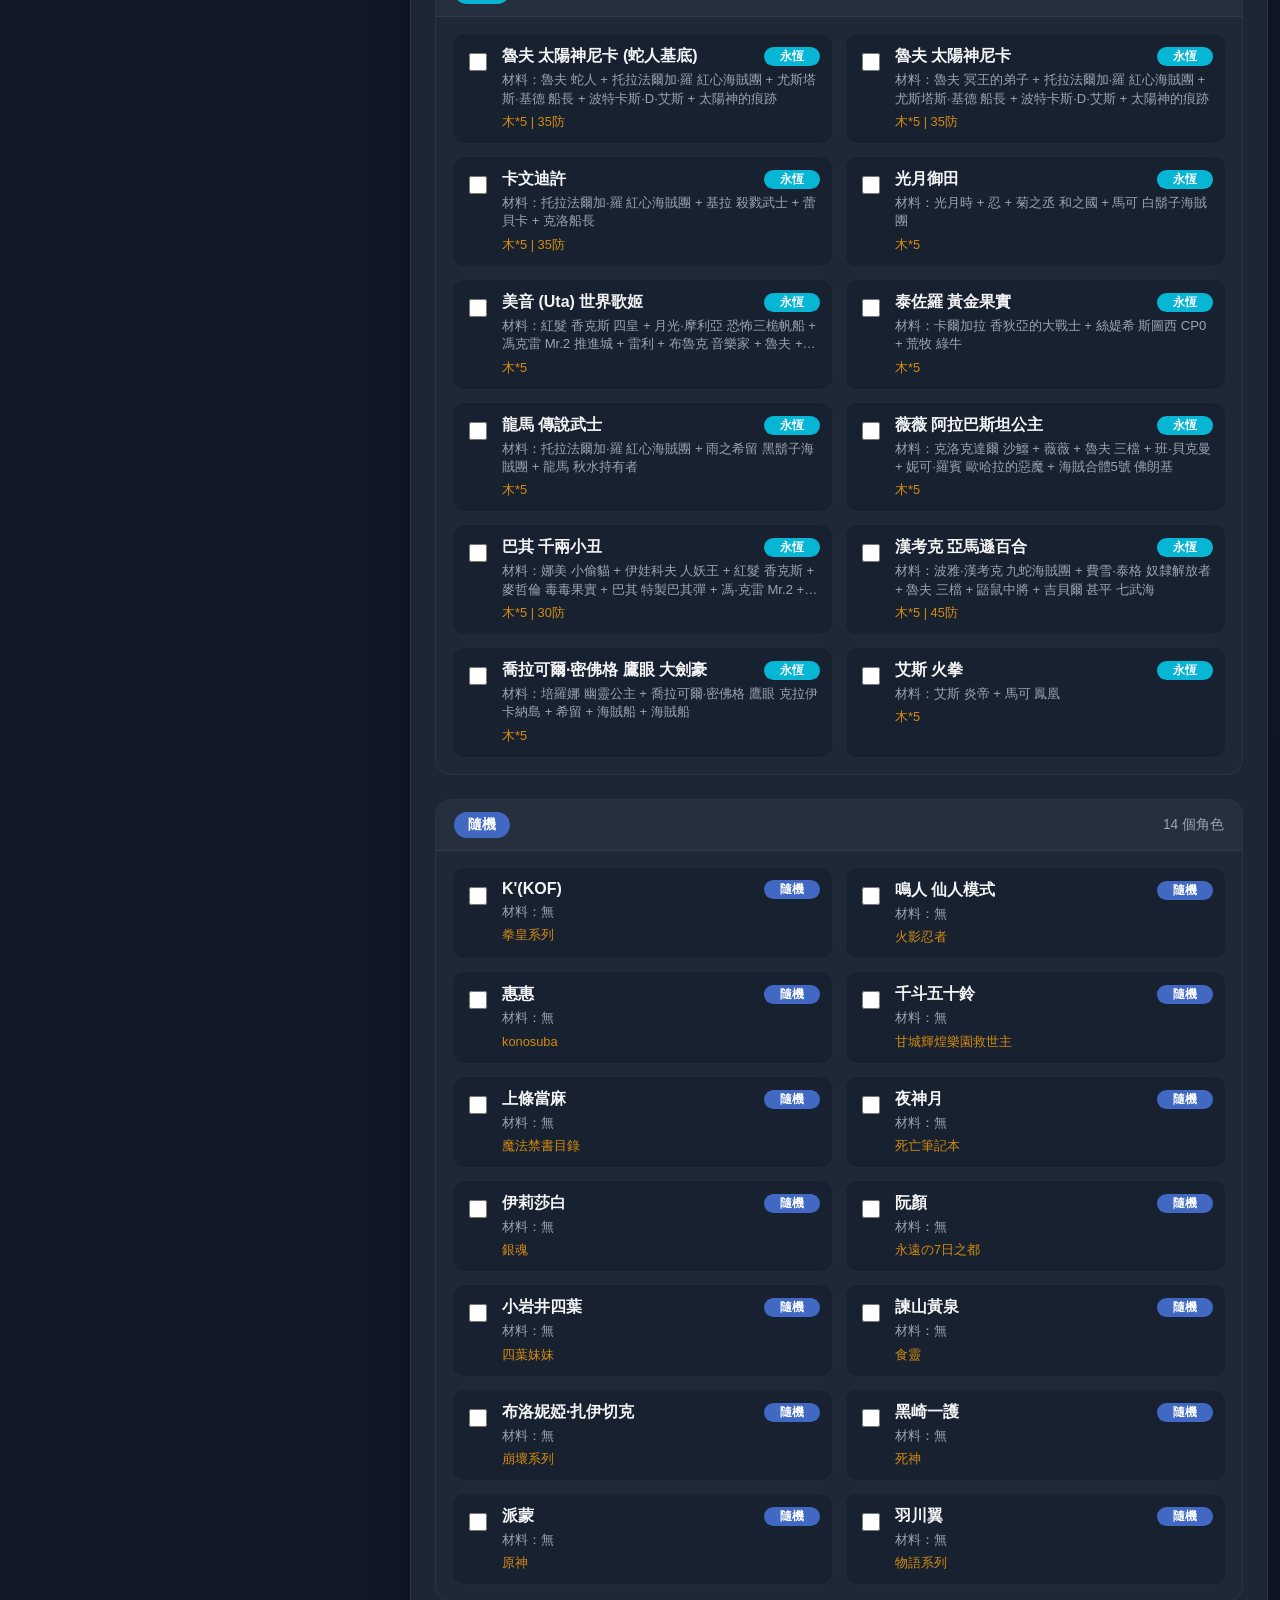
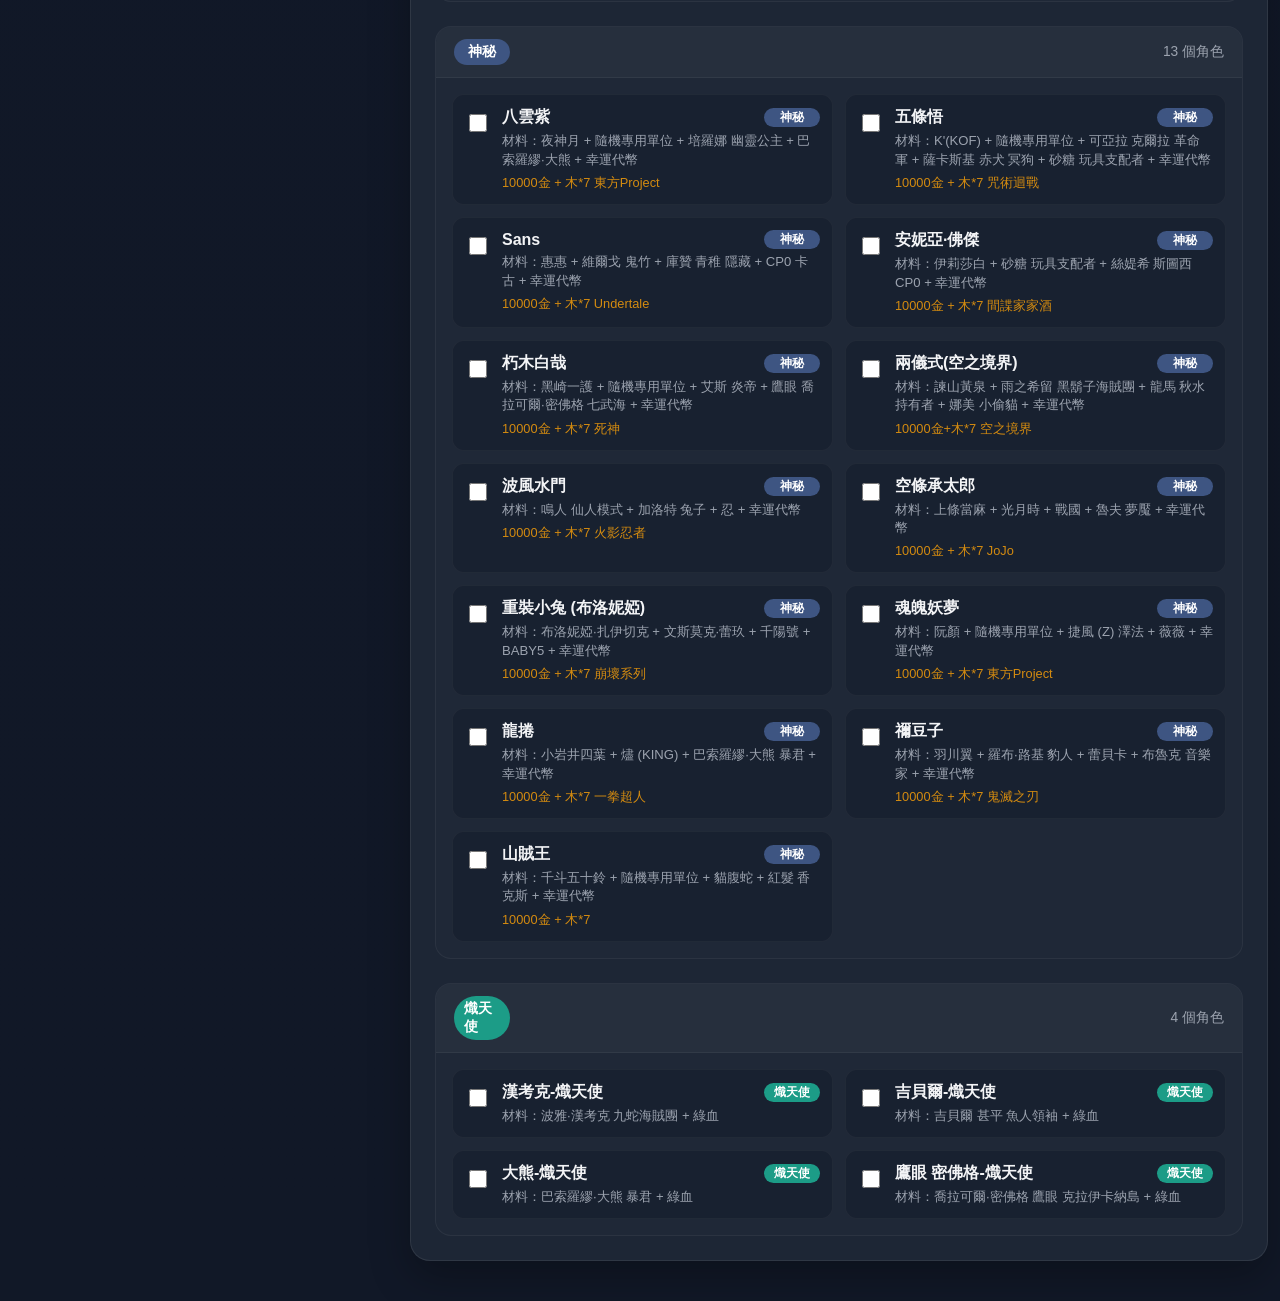
==== commit 16c0d6d9: "調整LV1顯示順序與遊戲內同" ====
--- a/comp.html
+++ b/comp.html
@@ -6,33 +6,35 @@
     <meta name="viewport" content="width=device-width, initial-scale=1.0">
     <title>ORD 隊伍組成</title>
     <link rel="manifest" href="/manifest.json">
-    <script src="/pwa-init.js?v=260627002"></script>
+    <script src="/pwa-init.js?v=260629001"></script>
     <meta name="mobile-web-app-capable" content="yes">
     <meta name="apple-mobile-web-app-status-bar-style" content="black">
     <link rel="apple-touch-icon" href="/resource/192x192.png">
-    <link rel="stylesheet" href="css/styles.css?v=260627002">
-    <script src="js/shared/wc-navbar.js?v=260627002"></script>
+    <link rel="stylesheet" href="css/styles.css?v=260629001">
+    <script src="js/shared/wc-navbar.js?v=260629001"></script>
     <style>
-    .team-tab-btn {
-        background-color: #2a2a2a; /* 根據你原本的暗色背景調整 */
-        color: #888;
-        border: 1px solid #444;
-        border-radius: 4px;
-        cursor: pointer;
-        transition: all 0.2s;
-    }
+        .team-tab-btn {
+            background-color: #2a2a2a;
+            /* 根據你原本的暗色背景調整 */
+            color: #888;
+            border: 1px solid #444;
+            border-radius: 4px;
+            cursor: pointer;
+            transition: all 0.2s;
+        }
 
-    .team-tab-btn:hover {
-        color: #fff;
-        border-color: #666;
-    }
+        .team-tab-btn:hover {
+            color: #fff;
+            border-color: #666;
+        }
 
-    .team-tab-btn.active {
-        background-color: var(--primary-color, #ffd28a); /* 或是使用你專案的 primary color */
-        color: #121212;
-        border-color: var(--primary-color, #ffd28a);
-        font-weight: bold;
-    }
+        .team-tab-btn.active {
+            background-color: var(--primary-color, #ffd28a);
+            /* 或是使用你專案的 primary color */
+            color: #121212;
+            border-color: var(--primary-color, #ffd28a);
+            font-weight: bold;
+        }
     </style>
 </head>
 
@@ -60,11 +62,16 @@
                             style="margin-top: 8px;">清空隊伍</button>
                     </div>
                     <div class="team-tabs" style="display: flex; gap: 4px; margin-bottom: 12px;">
-                        <button type="button" class="team-tab-btn active" data-team-idx="0" style="flex: 1; padding: 6px; font-size: 0.85rem;">隊 1</button>
-                        <button type="button" class="team-tab-btn" data-team-idx="1" style="flex: 1; padding: 6px; font-size: 0.85rem;">隊 2</button>
-                        <button type="button" class="team-tab-btn" data-team-idx="2" style="flex: 1; padding: 6px; font-size: 0.85rem;">隊 3</button>
-                        <button type="button" class="team-tab-btn" data-team-idx="3" style="flex: 1; padding: 6px; font-size: 0.85rem;">隊 4</button>
-                        <button type="button" class="team-tab-btn" data-team-idx="4" style="flex: 1; padding: 6px; font-size: 0.85rem;">隊 5</button>
+                        <button type="button" class="team-tab-btn active" data-team-idx="0"
+                            style="flex: 1; padding: 6px; font-size: 0.85rem;">隊 1</button>
+                        <button type="button" class="team-tab-btn" data-team-idx="1"
+                            style="flex: 1; padding: 6px; font-size: 0.85rem;">隊 2</button>
+                        <button type="button" class="team-tab-btn" data-team-idx="2"
+                            style="flex: 1; padding: 6px; font-size: 0.85rem;">隊 3</button>
+                        <button type="button" class="team-tab-btn" data-team-idx="3"
+                            style="flex: 1; padding: 6px; font-size: 0.85rem;">隊 4</button>
+                        <button type="button" class="team-tab-btn" data-team-idx="4"
+                            style="flex: 1; padding: 6px; font-size: 0.85rem;">隊 5</button>
                     </div>
                     <div id="selectedTeamList" class="team-list-container">
                         <div class="empty-state">尚未選取任何角色。</div>
@@ -143,10 +150,10 @@
         </div>
     </div>
 
-    <script src="js/ord_data.js?v=260627002"></script>
-    <script src="js/shared/app-shared.js?v=260627002"></script>
-    <script src="js/pages/comp-page.js?v=260627002"></script>
-    <script src="js/app.js?v=260627002"></script>
+    <script src="js/ord_data.js?v=260629001"></script>
+    <script src="js/shared/app-shared.js?v=260629001"></script>
+    <script src="js/pages/comp-page.js?v=260629001"></script>
+    <script src="js/app.js?v=260629001"></script>
 </body>
 
 </html>
